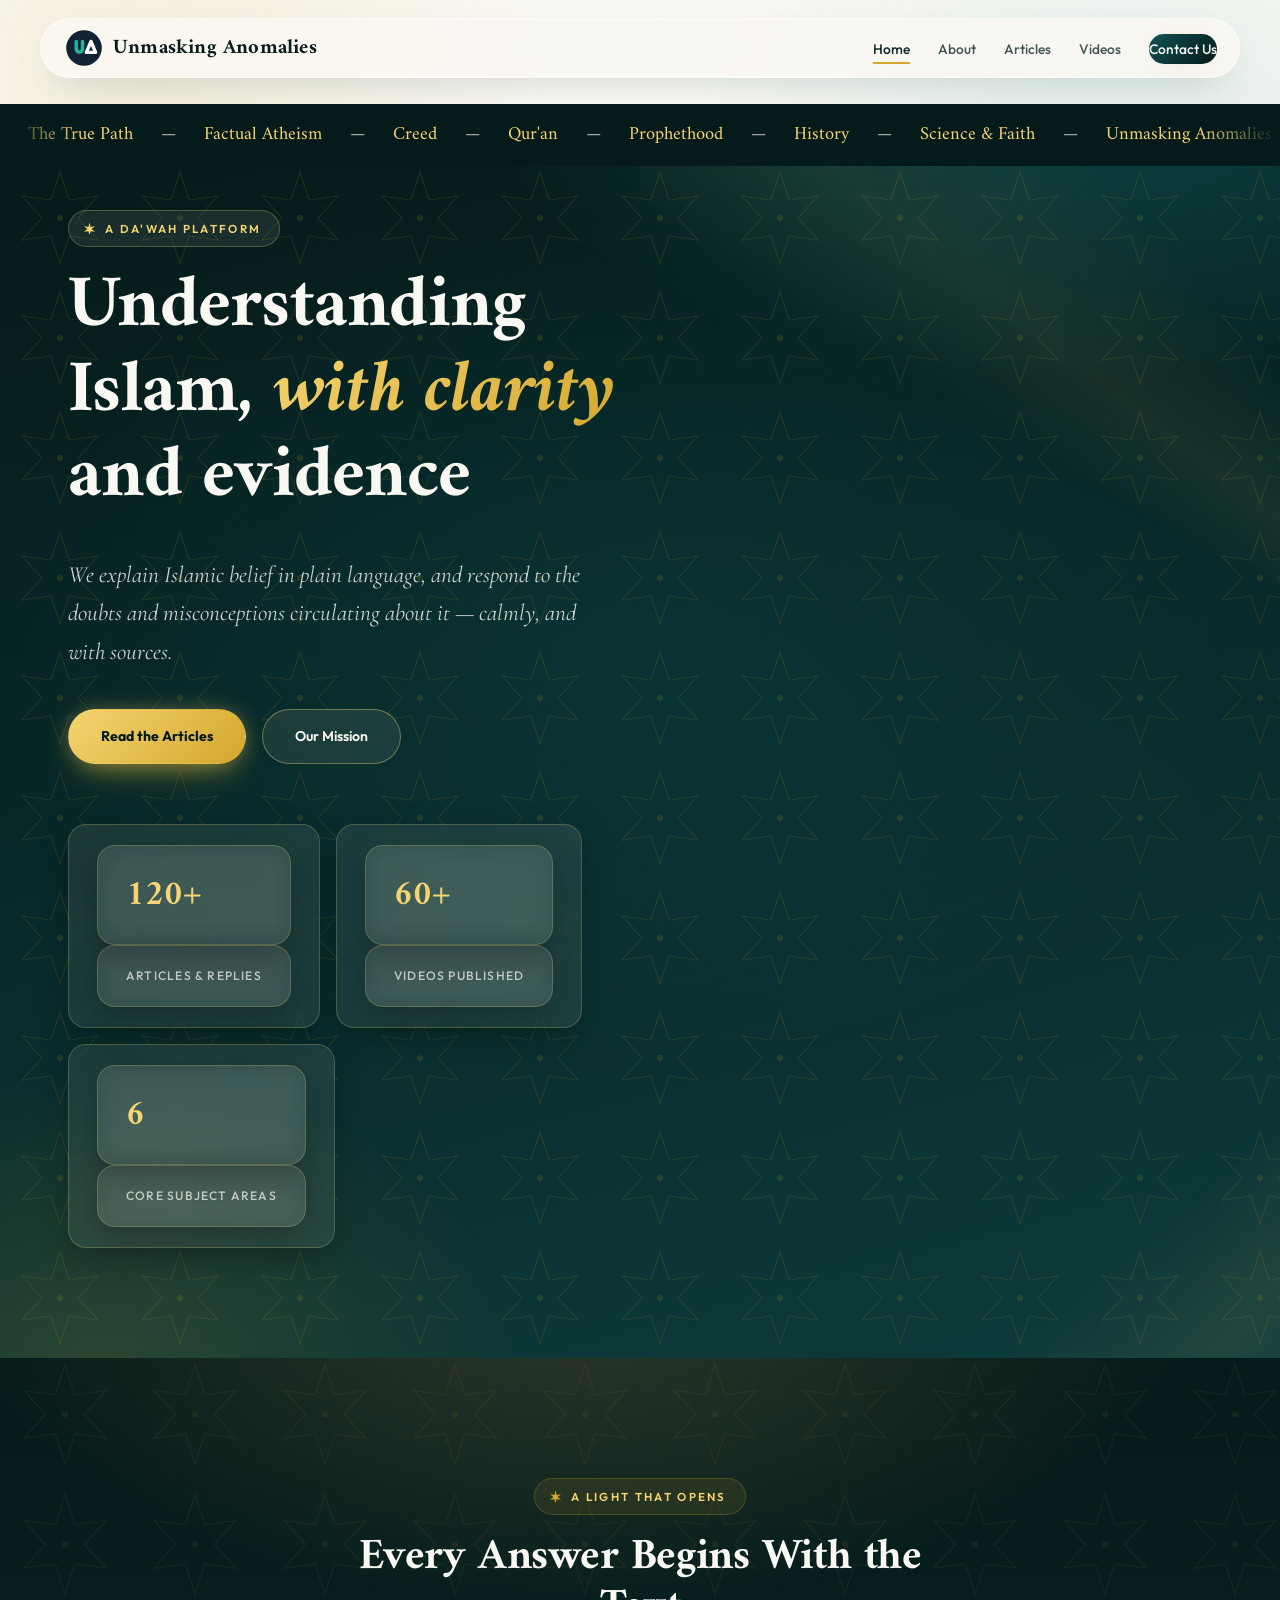
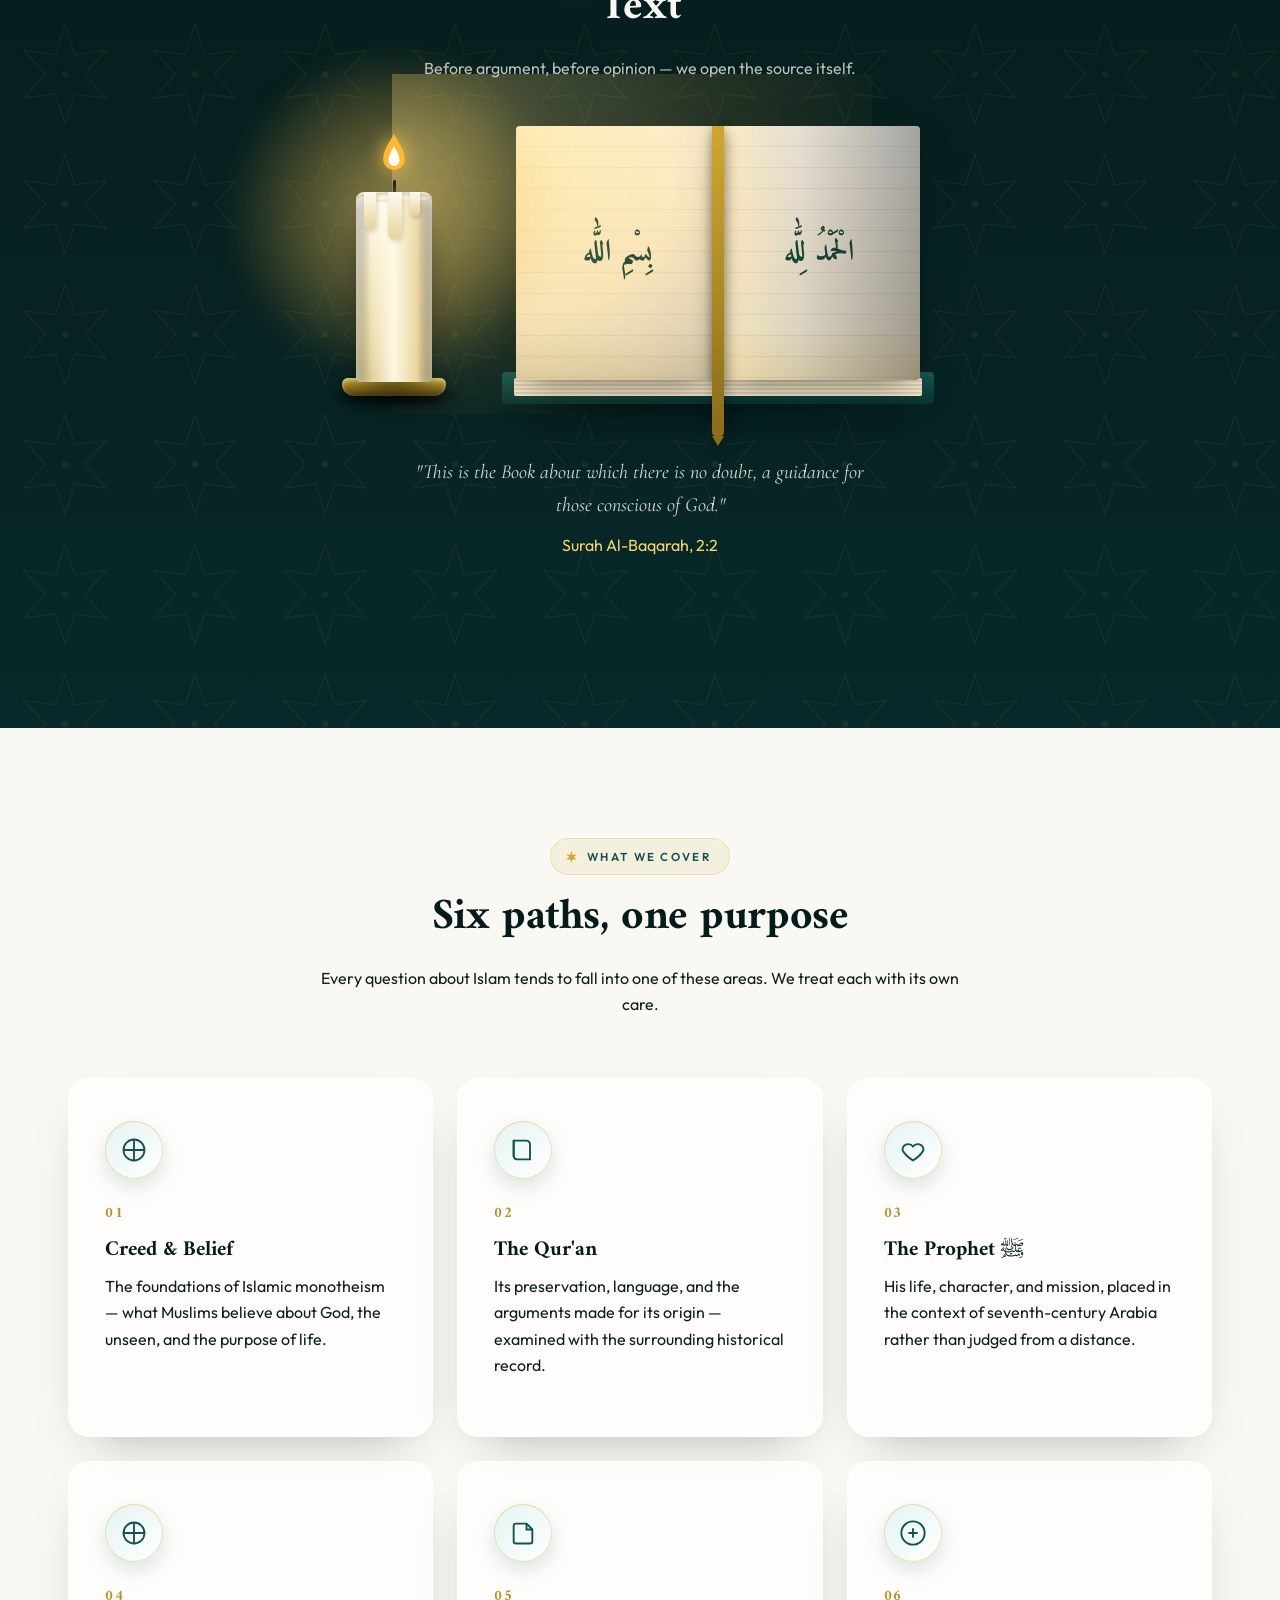
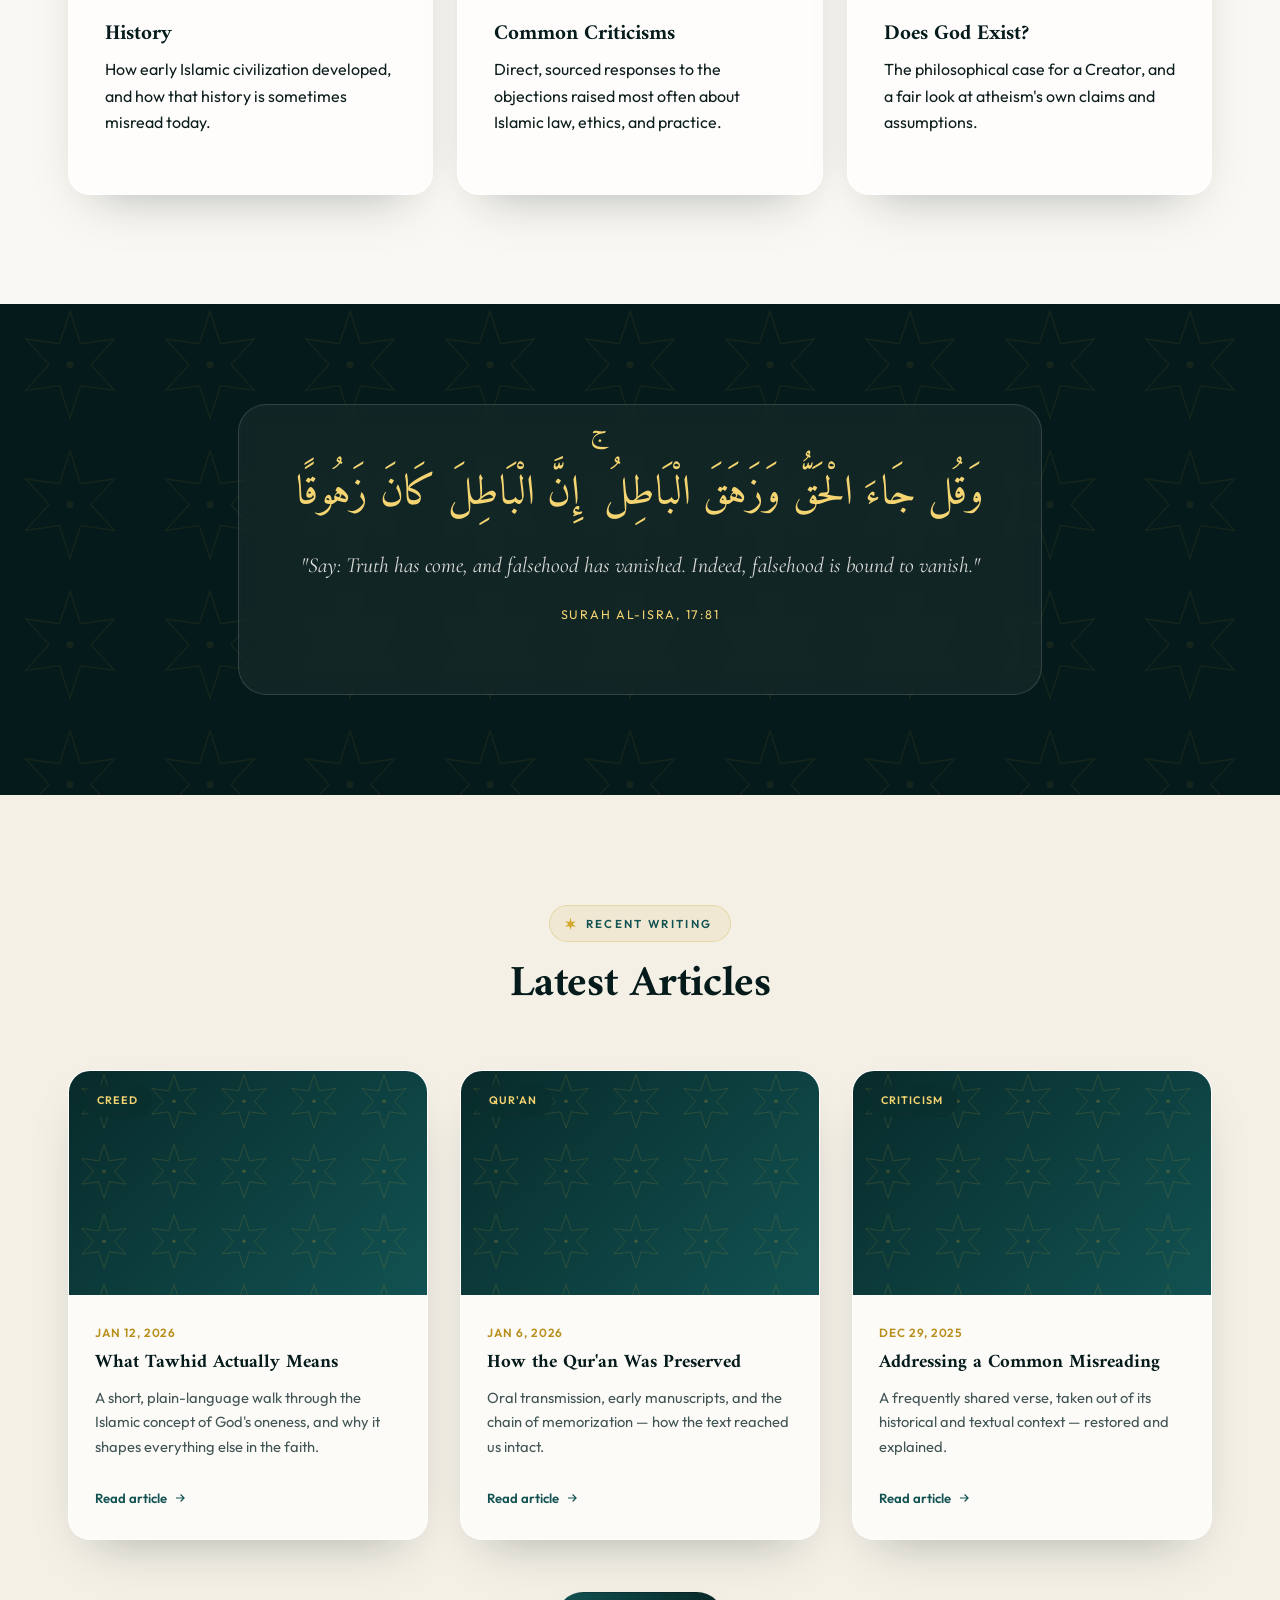
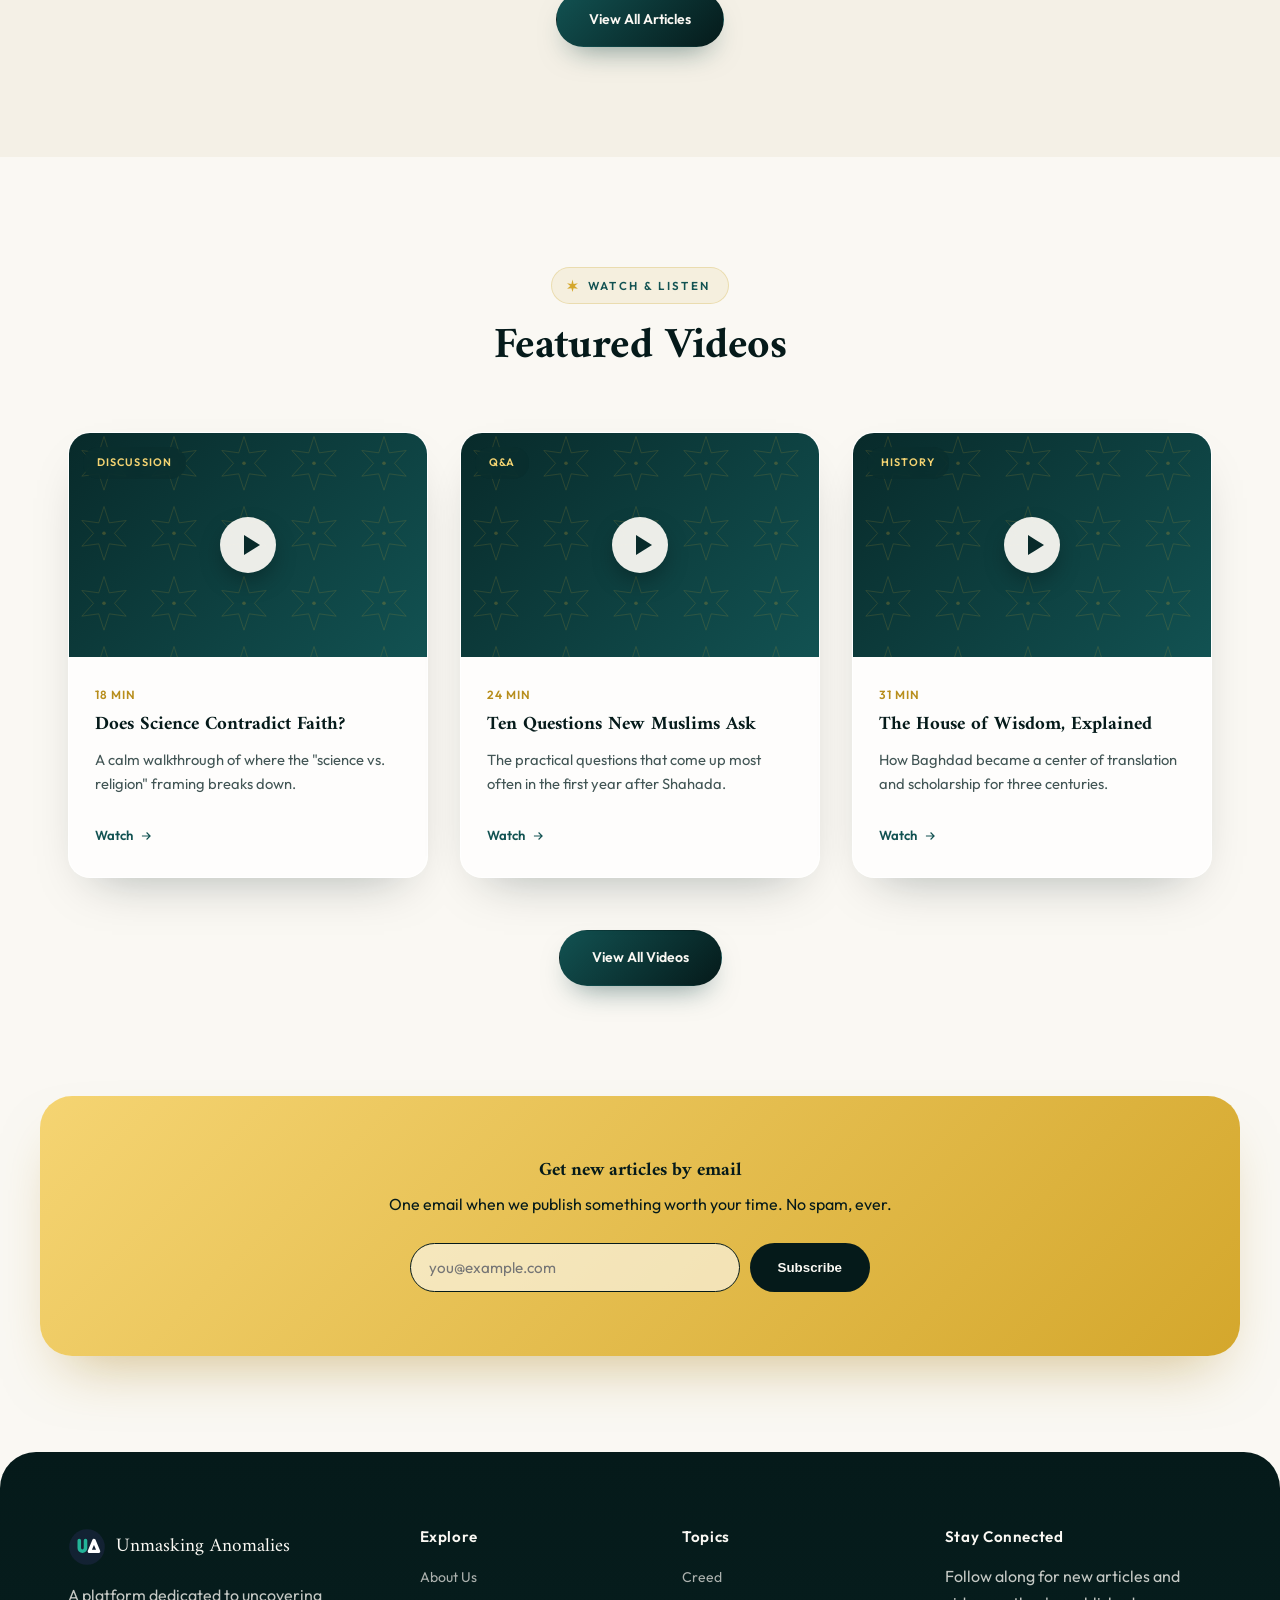
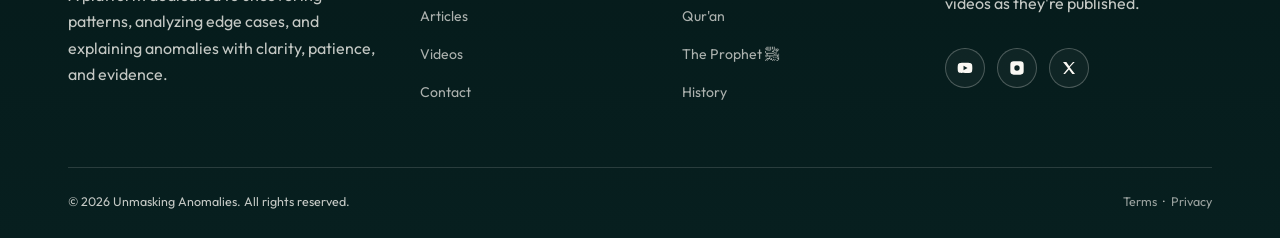
==== index.html @ ce35dddf "Initial commit for Unmasking Anomalies website" ====
<!DOCTYPE html>
<html lang="en">
<head>
<meta charset="UTF-8">
<meta name="viewport" content="width=device-width, initial-scale=1.0">
<title>Unmasking Anomalies — Uncovering Insights & Patterns</title>
<meta name="description" content="Unmasking Anomalies is a platform dedicated to analyzing, uncovering, and explaining anomalies with clarity and evidence.">
<link rel="stylesheet" href="css/styles.css">
</head>
<body>
<div id="scroll-progress"></div>
<canvas id="light-particles" aria-hidden="true"></canvas>

<!-- ================= HEADER ================= -->
<header class="site-header">
  <nav class="nav container">
    <a href="index.html" class="brand">
      <span class="brand-mark">
        <img src="images/logo.svg" alt="Unmasking Anomalies Logo">
      </span>
      <span class="brand-text">
        <span class="en">Unmasking Anomalies</span>
      </span>
    </a>
    <button class="nav-toggle" aria-label="Toggle menu"><span></span><span></span><span></span></button>
    <ul class="nav-links">
      <li><a href="index.html" class="active">Home</a></li>
      <li><a href="about.html">About</a></li>
      <li><a href="articles.html">Articles</a></li>
      <li><a href="videos.html">Videos</a></li>
      <li><a href="contact.html" class="nav-cta">Contact Us</a></li>
    </ul>
  </nav>
</header>

<div class="ticker" aria-hidden="true">
  <div class="ticker-track">
    <span><em>The True Path</em> — <em>Factual Atheism</em> — <em>Creed</em> — <em>Qur'an</em> — <em>Prophethood</em> — <em>History</em> — <em>Science &amp; Faith</em> — <em>Unmasking Anomalies</em></span>
    <span><em>The True Path</em> — <em>Factual Atheism</em> — <em>Creed</em> — <em>Qur'an</em> — <em>Prophethood</em> — <em>History</em> — <em>Science &amp; Faith</em> — <em>Unmasking Anomalies</em></span>
  </div>
</div>

<!-- ================= HERO ================= -->
<section class="hero">
  <div class="light-rays-wrap" data-parallax="0.06"><div class="light-rays"></div></div>
  <div class="hero-pattern"></div>
  <div class="container">
    <div class="hero-inner">
      <span class="eyebrow">
        <svg viewBox="0 0 24 24"><path d="M12 1 L14 9 L22 8 L16 13 L22 18 L14 17 L12 24 L10 17 L2 18 L8 13 L2 8 L10 9 Z"/></svg>
        A Da'wah Platform
      </span>
      <h1>Understanding Islam, <em>with clarity</em> and evidence</h1>
      <p class="lead">We explain Islamic belief in plain language, and respond to the doubts and misconceptions circulating about it — calmly, and with sources.</p>
      <div class="hero-actions">
        <a href="articles.html" class="btn btn-gold">Read the Articles</a>
        <a href="about.html" class="btn btn-outline">Our Mission</a>
      </div>
      <div class="hero-stats">
        <div><div class="num">120+</div><div class="lbl">Articles &amp; Replies</div></div>
        <div><div class="num">60+</div><div class="lbl">Videos Published</div></div>
        <div><div class="num">6</div><div class="lbl">Core Subject Areas</div></div>
      </div>
    </div>
  </div>
</section>

<!-- ================= CANDLE & OPENING QUR'AN ================= -->
<section class="manuscript-section">
  <div class="container">
    <div class="section-head reveal" style="margin-bottom:44px;">
      <span class="eyebrow" style="color:var(--gold-300);"><svg viewBox="0 0 24 24" fill="#e6c869"><path d="M12 1 L14 9 L22 8 L16 13 L22 18 L14 17 L12 24 L10 17 L2 18 L8 13 L2 8 L10 9 Z"/></svg>A Light That Opens</span>
      <h2 style="color:var(--cream);">Every Answer Begins With the Text</h2>
      <p style="color:rgba(250,248,243,.75);">Before argument, before opinion — we open the source itself.</p>
    </div>

    <div class="manuscript-scene reveal">
      <div class="candle" aria-hidden="true">
        <div class="candle-glow"></div>
        <div class="candle-light-beam"></div>
        <svg class="candle-flame" viewBox="0 0 22 40" xmlns="http://www.w3.org/2000/svg">
          <path class="outer" d="M11 0C6 9 2 14 2 21a9 9 0 0018 0c0-7-4-12-9-21z"/>
          <path class="core" d="M11 10c-2.6 5-4.6 8-4.6 12a4.6 4.6 0 009.2 0c0-4-2-7-4.6-12z"/>
        </svg>
        <div class="candle-wick"></div>
        <div class="candle-body">
          <div class="candle-drip d1"></div>
          <div class="candle-drip d2"></div>
          <div class="candle-drip d3"></div>
        </div>
        <div class="candle-base"></div>
        <div class="candle-shadow"></div>
      </div>

      <div class="book-container" aria-hidden="true">
        <div class="candle-cast-shadow"></div>
        <div class="book">
          <div class="book-cover-back"></div>
          <div class="book-pages-stack left-stack"></div>
          <div class="book-pages-stack right-stack"></div>
          <div class="page page-left">
            <div class="page-light-overlay"></div>
            <span class="page-word">بِسْمِ اللَّٰه</span>
          </div>
          <div class="page page-right">
            <div class="page-light-overlay"></div>
            <span class="page-word">الْحَمْدُ لِلَّٰه</span>
          </div>
          <div class="book-spine"></div>
          <div class="bookmark-ribbon"></div>
        </div>
      </div>
    </div>

    <div class="section-head reveal" style="margin-top:8px;">
      <p class="translation" style="font-family:var(--accent-script); font-style:italic; font-size:1.25rem; color:rgba(250,248,243,.85); max-width:52ch; margin:0 auto;">"This is the Book about which there is no doubt, a guidance for those conscious of God."</p>
      <p class="cite" style="color:var(--gold-300); margin-top:10px;">Surah Al-Baqarah, 2:2</p>
    </div>
  </div>
</section>

<!-- ================= PILLARS ================= -->
<section>
  <div class="container">
    <div class="section-head reveal">
      <span class="eyebrow"><svg viewBox="0 0 24 24"><path d="M12 1 L14 9 L22 8 L16 13 L22 18 L14 17 L12 24 L10 17 L2 18 L8 13 L2 8 L10 9 Z"/></svg>What We Cover</span>
      <h2>Six paths, one purpose</h2>
      <p>Every question about Islam tends to fall into one of these areas. We treat each with its own care.</p>
    </div>
    <div class="pillars reveal">
      <div class="pillar">
        <div class="pillar-icon"><svg viewBox="0 0 24 24"><circle cx="12" cy="12" r="9"/><path d="M12 3v18M3 12h18"/></svg></div>
        <div class="num">01</div>
        <h3>Creed &amp; Belief</h3>
        <p>The foundations of Islamic monotheism — what Muslims believe about God, the unseen, and the purpose of life.</p>
      </div>
      <div class="pillar">
        <div class="pillar-icon"><svg viewBox="0 0 24 24"><path d="M4 4h11a3 3 0 013 3v13H7a3 3 0 01-3-3z"/><path d="M4 4v13a3 3 0 003 3"/></svg></div>
        <div class="num">02</div>
        <h3>The Qur'an</h3>
        <p>Its preservation, language, and the arguments made for its origin — examined with the surrounding historical record.</p>
      </div>
      <div class="pillar">
        <div class="pillar-icon"><svg viewBox="0 0 24 24"><path d="M12 21s-7-4.5-9-9a5 5 0 019-3 5 5 0 019 3c-2 4.5-9 9-9 9z"/></svg></div>
        <div class="num">03</div>
        <h3>The Prophet ﷺ</h3>
        <p>His life, character, and mission, placed in the context of seventh-century Arabia rather than judged from a distance.</p>
      </div>
      <div class="pillar">
        <div class="pillar-icon"><svg viewBox="0 0 24 24"><path d="M3 12h18M12 3v18"/><circle cx="12" cy="12" r="9"/></svg></div>
        <div class="num">04</div>
        <h3>History</h3>
        <p>How early Islamic civilization developed, and how that history is sometimes misread today.</p>
      </div>
      <div class="pillar">
        <div class="pillar-icon"><svg viewBox="0 0 24 24"><path d="M4 19V6a2 2 0 012-2h9l5 5v10a2 2 0 01-2 2H6a2 2 0 01-2-2z"/><path d="M15 4v5h5"/></svg></div>
        <div class="num">05</div>
        <h3>Common Criticisms</h3>
        <p>Direct, sourced responses to the objections raised most often about Islamic law, ethics, and practice.</p>
      </div>
      <div class="pillar">
        <div class="pillar-icon"><svg viewBox="0 0 24 24"><path d="M12 2a10 10 0 100 20 10 10 0 000-20z"/><path d="M8 12h8M12 8v8"/></svg></div>
        <div class="num">06</div>
        <h3>Does God Exist?</h3>
        <p>The philosophical case for a Creator, and a fair look at atheism's own claims and assumptions.</p>
      </div>
    </div>
  </div>
</section>

<!-- ================= VERSE ================= -->
<section class="verse">
  <div class="container reveal">
   <div class="panel-glass">
    <p class="arabic">وَقُل جَاءَ الْحَقُّ وَزَهَقَ الْبَاطِلُ ۚ إِنَّ الْبَاطِلَ كَانَ زَهُوقًا</p>
    <p class="translation">"Say: Truth has come, and falsehood has vanished. Indeed, falsehood is bound to vanish."</p>
    <p class="cite">Surah Al-Isra, 17:81</p>
   </div>
  </div>
</section>

<!-- ================= FEATURED ARTICLES ================= -->
<section class="bg-cream2">
  <div class="container">
    <div class="section-head reveal">
      <span class="eyebrow"><svg viewBox="0 0 24 24"><path d="M12 1 L14 9 L22 8 L16 13 L22 18 L14 17 L12 24 L10 17 L2 18 L8 13 L2 8 L10 9 Z"/></svg>Recent Writing</span>
      <h2>Latest Articles</h2>
    </div>
    <div class="card-grid reveal">
      <article class="card">
        <div class="card-media"><div class="pattern"></div><span class="tag">Creed</span></div>
        <div class="card-body">
          <span class="card-meta">Jan 12, 2026</span>
          <h3>What Tawhid Actually Means</h3>
          <p>A short, plain-language walk through the Islamic concept of God's oneness, and why it shapes everything else in the faith.</p>
          <a href="articles.html" class="card-link">Read article <svg viewBox="0 0 24 24" stroke="currentColor" stroke-width="2" fill="none"><path d="M5 12h14M13 6l6 6-6 6"/></svg></a>
        </div>
      </article>
      <article class="card">
        <div class="card-media"><div class="pattern"></div><span class="tag">Qur'an</span></div>
        <div class="card-body">
          <span class="card-meta">Jan 6, 2026</span>
          <h3>How the Qur'an Was Preserved</h3>
          <p>Oral transmission, early manuscripts, and the chain of memorization — how the text reached us intact.</p>
          <a href="articles.html" class="card-link">Read article <svg viewBox="0 0 24 24" stroke="currentColor" stroke-width="2" fill="none"><path d="M5 12h14M13 6l6 6-6 6"/></svg></a>
        </div>
      </article>
      <article class="card">
        <div class="card-media"><div class="pattern"></div><span class="tag">Criticism</span></div>
        <div class="card-body">
          <span class="card-meta">Dec 29, 2025</span>
          <h3>Addressing a Common Misreading</h3>
          <p>A frequently shared verse, taken out of its historical and textual context — restored and explained.</p>
          <a href="articles.html" class="card-link">Read article <svg viewBox="0 0 24 24" stroke="currentColor" stroke-width="2" fill="none"><path d="M5 12h14M13 6l6 6-6 6"/></svg></a>
        </div>
      </article>
    </div>
    <div class="section-foot"><a href="articles.html" class="btn btn-dark">View All Articles</a></div>
  </div>
</section>

<!-- ================= VIDEOS PREVIEW ================= -->
<section>
  <div class="container">
    <div class="section-head reveal">
      <span class="eyebrow"><svg viewBox="0 0 24 24"><path d="M12 1 L14 9 L22 8 L16 13 L22 18 L14 17 L12 24 L10 17 L2 18 L8 13 L2 8 L10 9 Z"/></svg>Watch &amp; Listen</span>
      <h2>Featured Videos</h2>
    </div>
    <div class="card-grid reveal">
      <article class="card">
        <div class="card-media video"><div class="pattern"></div><span class="tag">Discussion</span></div>
        <div class="card-body">
          <span class="card-meta">18 min</span>
          <h3>Does Science Contradict Faith?</h3>
          <p>A calm walkthrough of where the "science vs. religion" framing breaks down.</p>
          <a href="videos.html" class="card-link">Watch <svg viewBox="0 0 24 24" stroke="currentColor" stroke-width="2" fill="none"><path d="M5 12h14M13 6l6 6-6 6"/></svg></a>
        </div>
      </article>
      <article class="card">
        <div class="card-media video"><div class="pattern"></div><span class="tag">Q&amp;A</span></div>
        <div class="card-body">
          <span class="card-meta">24 min</span>
          <h3>Ten Questions New Muslims Ask</h3>
          <p>The practical questions that come up most often in the first year after Shahada.</p>
          <a href="videos.html" class="card-link">Watch <svg viewBox="0 0 24 24" stroke="currentColor" stroke-width="2" fill="none"><path d="M5 12h14M13 6l6 6-6 6"/></svg></a>
        </div>
      </article>
      <article class="card">
        <div class="card-media video"><div class="pattern"></div><span class="tag">History</span></div>
        <div class="card-body">
          <span class="card-meta">31 min</span>
          <h3>The House of Wisdom, Explained</h3>
          <p>How Baghdad became a center of translation and scholarship for three centuries.</p>
          <a href="videos.html" class="card-link">Watch <svg viewBox="0 0 24 24" stroke="currentColor" stroke-width="2" fill="none"><path d="M5 12h14M13 6l6 6-6 6"/></svg></a>
        </div>
      </article>
    </div>
    <div class="section-foot"><a href="videos.html" class="btn btn-dark">View All Videos</a></div>
  </div>
</section>

<!-- ================= NEWSLETTER ================= -->
<section class="newsletter">
  <div class="container reveal">
    <h3>Get new articles by email</h3>
    <p>One email when we publish something worth your time. No spam, ever.</p>
    <form class="newsletter-form" data-demo-form>
      <input type="email" placeholder="you@example.com" required aria-label="Email address">
      <button type="submit">Subscribe</button>
    </form>
  </div>
</section>

<!-- ================= FOOTER ================= -->
<footer>
  <div class="container">
    <div class="footer-grid">
      <div>
        <div class="footer-brand">
          <span class="brand-mark"><img src="images/logo.svg" alt="Unmasking Anomalies Logo"></span>
          <span class="en">Unmasking Anomalies</span>
        </div>
        <p>A platform dedicated to uncovering patterns, analyzing edge cases, and explaining anomalies with clarity, patience, and evidence.</p>
      </div>
      <div>
        <h4>Explore</h4>
        <ul>
          <li><a href="about.html">About Us</a></li>
          <li><a href="articles.html">Articles</a></li>
          <li><a href="videos.html">Videos</a></li>
          <li><a href="contact.html">Contact</a></li>
        </ul>
      </div>
      <div>
        <h4>Topics</h4>
        <ul>
          <li><a href="articles.html">Creed</a></li>
          <li><a href="articles.html">Qur'an</a></li>
          <li><a href="articles.html">The Prophet ﷺ</a></li>
          <li><a href="articles.html">History</a></li>
        </ul>
      </div>
      <div>
        <h4>Stay Connected</h4>
        <p>Follow along for new articles and videos as they're published.</p>
        <div class="social-row">
          <a href="#" aria-label="YouTube"><svg viewBox="0 0 24 24"><path d="M23 12s0-3.6-.5-5.3c-.3-1-1-1.7-2-2C18.7 4.2 12 4.2 12 4.2s-6.7 0-8.5.5c-1 .3-1.7 1-2 2C1 8.4 1 12 1 12s0 3.6.5 5.3c.3 1 1 1.7 2 2 1.8.5 8.5.5 8.5.5s6.7 0 8.5-.5c1-.3 1.7-1 2-2 .5-1.7.5-5.3.5-5.3zM9.8 15.3V8.7l6 3.3z"/></svg></a>
          <a href="#" aria-label="Instagram"><svg viewBox="0 0 24 24"><path d="M7 2h10a5 5 0 015 5v10a5 5 0 01-5 5H7a5 5 0 01-5-5V7a5 5 0 015-5zm5 6a4 4 0 100 8 4 4 0 000-8zm5.2-.9a1 1 0 110 2 1 1 0 010-2z"/></svg></a>
          <a href="#" aria-label="X"><svg viewBox="0 0 24 24"><path d="M3 3l7.5 9.5L3.4 21H6l6-6.8L17 21h4l-7.9-10L20.6 3H18l-5.6 6.4L8 3z"/></svg></a>
        </div>
      </div>
    </div>
    <div class="footer-bottom">
      <span>© 2026 Unmasking Anomalies. All rights reserved.</span>
      <span><a href="#">Terms</a> &nbsp;·&nbsp; <a href="#">Privacy</a></span>
    </div>
  </div>
</footer>

<script src="js/main.js"></script>
</body>
</html>
---- css/styles.css ----
/* ===========================================================
   UNMASKING ANOMALIES — Web Application
   Design tokens
   =========================================================== */
@import url('https://fonts.googleapis.com/css2?family=Amiri:ital,wght@0,400;0,700;1,400&family=Outfit:wght@300;400;500;600;700&family=Plus+Jakarta+Sans:wght@400;500;600;700&family=Cormorant+Garamond:ital,wght@1,500;1,600&display=swap');

:root{
  --teal-950:#051a1a;
  --teal-900:#082a2a;
  --teal-800:#0d3b3b;
  --teal-700:#125252;
  --teal-500:#1f9e9e;
  --teal-300:#66d1c9;
  --teal-100:#e4f4f2;
  --gold-600:#b88e1d;
  --gold-500:#d4a72c;
  --gold-300:#f5d472;
  --gold-100:#fdf6df;
  --cream:#faf8f3;
  --cream-2:#f4f0e6;
  --ink:#0e1e1e;
  --ink-soft:#425555;
  --line: rgba(11,61,61,0.12);

  --display: 'Amiri', serif;
  --accent-script: 'Cormorant Garamond', serif;
  --body: 'Outfit', 'Plus Jakarta Sans', sans-serif;

  --container: 1200px;
  --radius: 22px;
  --radius-sm: 14px;
  --radius-full: 999px;
  --glass-bg: rgba(255,255,255,.72);
  --glass-border: rgba(255,255,255,.8);
  --glass-dark-bg: rgba(10,38,38,.65);
  --glass-dark-border: rgba(245,212,114,.24);
  --shadow-soft: 0 22px 50px -26px rgba(5,26,26,.35);
  --shadow-lift: 0 28px 65px -20px rgba(5,26,26,.45);

  --star-tile: url("data:image/svg+xml,%3Csvg xmlns='http://www.w3.org/2000/svg' width='120' height='120' viewBox='0 0 120 120'%3E%3Cg fill='none' stroke='%23d4a72c' stroke-width='1.1'%3E%3Cpath d='M60 6 L69 34 L98 30 L78 52 L98 74 L69 70 L60 98 L51 70 L22 74 L42 52 L22 30 L51 34 Z'/%3E%3Ccircle cx='60' cy='52' r='3' fill='%23d4a72c' stroke='none'/%3E%3C/g%3E%3C/svg%3E");
}

*,*::before,*::after{ box-sizing:border-box; }
html{ scroll-behavior:smooth; }
body{
  margin:0;
  font-family:var(--body);
  color:var(--ink);
  background:var(--cream);
  line-height:1.65;
  -webkit-font-smoothing:antialiased;
  position:relative;
}
img{ max-width:100%; display:block; }
a{ color:inherit; text-decoration:none; }
h1,h2,h3,h4{ font-family:var(--display); font-weight:700; margin:0 0 .5em; line-height:1.15; color:var(--teal-950); }
p{ margin:0 0 1em; }
ul{ margin:0; padding:0; list-style:none; }
.container{ max-width:var(--container); margin:0 auto; padding:0 28px; }

::selection{ background:var(--gold-300); color:var(--teal-950); }

/* ===========================================================
   AMBIENT HOLY LIGHT — whole-page atmosphere
   =========================================================== */
body::before{
  content:"";
  position:fixed; inset:0; z-index:0; pointer-events:none;
  background:
    radial-gradient(640px 640px at 12% 8%, rgba(201,162,39,.11), transparent 62%),
    radial-gradient(760px 760px at 88% 28%, rgba(31,158,158,.13), transparent 60%),
    radial-gradient(560px 560px at 30% 92%, rgba(201,162,39,.09), transparent 60%),
    radial-gradient(600px 600px at 78% 96%, rgba(31,158,158,.10), transparent 60%);
  animation:ambient-drift 26s ease-in-out infinite alternate;
}
@keyframes ambient-drift{
  0%{ transform:translate3d(0,0,0) scale(1); }
  100%{ transform:translate3d(-2.5%,2%,0) scale(1.04); }
}
#light-particles{
  position:fixed; inset:0; z-index:1; pointer-events:none;
  mix-blend-mode:screen; opacity:.85;
}
.site-header, main, section, footer{ position:relative; z-index:2; }

/* ===========================================================
   SCROLL REVEAL — 3D tilt-into-light
   =========================================================== */
@media (prefers-reduced-motion: no-preference){
  .reveal{
    opacity:0;
    transform:perspective(1100px) rotateX(-9deg) translateY(34px) scale(.965);
    transform-origin:50% 100%;
    transition:opacity .9s cubic-bezier(.22,.68,.15,1), transform .9s cubic-bezier(.22,.68,.15,1);
  }
  .reveal.in{ opacity:1; transform:perspective(1100px) rotateX(0deg) translateY(0) scale(1); }
}
@media (prefers-reduced-motion: reduce){
  html{ scroll-behavior:auto; }
}

/* Staggered children within a revealed group */
.reveal.stagger > *{ transition-delay:calc(var(--i, 0) * 90ms); }

/* ===========================================================
   INTERACTIVE 3D TILT + LIGHT GLINT — cards & pillars
   =========================================================== */
.card, .pillar{
  --glow-x:50%; --glow-y:50%;
  transition:transform .15s ease-out, box-shadow .35s ease;
}
.card{ position:relative; }
.pillar{ position:relative; }
.card::after, .pillar::after{
  content:""; position:absolute; inset:0; z-index:2; pointer-events:none;
  background:radial-gradient(240px circle at var(--glow-x) var(--glow-y), rgba(230,200,105,.32), transparent 65%);
  opacity:0; transition:opacity .35s ease;
}
.card:hover::after, .pillar:hover::after{ opacity:1; }
.card:hover, .pillar:hover{ box-shadow:0 26px 50px -22px rgba(11,61,61,.4), 0 0 0 1px rgba(201,162,39,.22); }

/* ===========================================================
   SIGNATURE MOTIF — 8-point khatam star rule
   =========================================================== */
.star-rule{
  display:flex;
  align-items:center;
  justify-content:center;
  gap:14px;
  margin:0 auto;
  width:100%;
  max-width:420px;
}
.star-rule::before,
.star-rule::after{
  content:"";
  flex:1;
  height:1px;
  background:linear-gradient(90deg, transparent, var(--gold-500));
}
.star-rule::after{ background:linear-gradient(90deg, var(--gold-500), transparent); }
.star-rule svg{ width:22px; height:22px; flex:none; fill:var(--gold-500); }

.eyebrow{
  display:inline-flex;
  align-items:center;
  gap:9px;
  font-family:var(--body);
  font-size:.72rem;
  letter-spacing:.2em;
  text-transform:uppercase;
  color:var(--teal-700);
  font-weight:600;
  margin-bottom:18px;
  padding:8px 18px 8px 14px;
  background:rgba(201,162,39,.10);
  border:1px solid rgba(201,162,39,.25);
  border-radius:var(--radius-full);
}
.eyebrow svg{ width:13px; height:13px; fill:var(--gold-500); }

/* ===========================================================
   SIGNATURE MOTIF 2 — Enhanced Candle & Manuscript (Directional Shadow & Lighting)
   =========================================================== */
.manuscript-section{
  background:
    radial-gradient(900px 500px at 45% -10%, rgba(255,215,110,.18), transparent 70%),
    linear-gradient(180deg, var(--teal-950), #082929);
  color:var(--cream);
  padding:120px 0 110px;
  position:relative;
  overflow:hidden;
}
.manuscript-section::before{
  content:""; position:absolute; inset:0; opacity:.08; pointer-events:none;
  background-image:var(--star-tile); background-size:130px 130px;
}
.manuscript-section .container{ position:relative; z-index:2; }

.manuscript-scene{
  display:flex; align-items:flex-end; justify-content:center;
  gap:72px; margin:20px auto 60px; flex-wrap:wrap;
  perspective:1400px;
  position:relative;
}

/* --- Candle --- */
.candle{
  position:relative; width:84px; flex:none;
  display:flex; flex-direction:column; align-items:center;
  z-index:5; padding-bottom:0;
}
.candle-glow{
  position:absolute; left:50%; top:-90px; width:340px; height:340px;
  transform:translateX(-50%);
  background:radial-gradient(circle, rgba(255,215,110,.65) 0%, rgba(245,185,70,.28) 45%, rgba(230,160,40,0) 70%);
  filter:blur(14px);
  opacity:.85;
  animation:glow-pulse 2.8s ease-in-out infinite alternate;
  pointer-events:none; z-index:1;
}
.candle-light-beam{
  position:absolute; left:40px; top:-60px; width:480px; height:340px;
  background:radial-gradient(ellipse at 0% 20%, rgba(255,225,130,.35) 0%, rgba(255,190,80,.12) 50%, transparent 80%);
  pointer-events:none; z-index:2;
  animation:light-beam-flicker 2.8s ease-in-out infinite alternate;
}
.candle-flame{
  position:relative; width:28px; height:48px;
  transform-origin:50% 100%;
  animation:flame-flicker 2.2s ease-in-out infinite alternate;
  z-index:10;
  filter:drop-shadow(0 0 10px rgba(255,200,80,.9));
}
.candle-flame .outer{ fill:#ffb830; }
.candle-flame .core{ fill:#ffffff; }

.candle-wick{
  width:3px; height:12px;
  background:linear-gradient(180deg, #111, #443);
  margin-top:-2px; border-radius:2px 2px 0 0; z-index:8;
}
.candle-body{
  width:76px; height:190px; border-radius:8px 8px 4px 4px;
  background:
    linear-gradient(90deg, rgba(0,0,0,.3) 0%, rgba(255,255,255,.2) 20%, rgba(255,250,230,.95) 50%, rgba(235,215,160,.9) 80%, rgba(0,0,0,.4) 100%),
    linear-gradient(180deg, #fffaf0, #f3e6bd 40%, #e6d398 80%, #d4bf7d);
  position:relative;
  box-shadow:inset 0 6px 12px rgba(255,255,255,.8), 0 20px 35px -10px rgba(0,0,0,.6);
  z-index:6;
}
.candle-body::before{
  content:""; position:absolute; left:0; right:0; top:0; height:10px;
  background:radial-gradient(ellipse at center, #ffffff, #f3e6bd 75%);
  border-radius:50%; box-shadow:inset 0 2px 4px rgba(0,0,0,.15);
}
.candle-drip{
  position:absolute; background:linear-gradient(180deg, #fffaf0, #e6d398);
  border-radius:0 0 10px 10px; box-shadow:1px 2px 4px rgba(0,0,0,.15);
}
.candle-drip.d1{ left:8px; top:0; width:12px; height:38px; }
.candle-drip.d2{ right:12px; top:0; width:10px; height:24px; }
.candle-drip.d3{ left:32px; top:0; width:14px; height:48px; }

.candle-base{
  width:104px; height:18px;
  background:linear-gradient(180deg, #d4af37, #8a6d1b 60%, #4a3a0e);
  border-radius:6px 6px 12px 12px;
  box-shadow:0 8px 20px rgba(0,0,0,.6), inset 0 2px 4px rgba(255,255,255,.5);
  margin-top:-4px; z-index:5;
}
.candle-shadow{
  position:absolute; bottom:-12px; width:140px; height:24px;
  background:radial-gradient(ellipse at center, rgba(0,0,0,.7) 0%, transparent 70%);
  z-index:2;
}

/* --- Manuscript Book & Candle Light Shadow --- */
.book-container{ position:relative; z-index:4; }

.candle-cast-shadow{
  position:absolute; left:20px; bottom:-18px; width:440px; height:48px;
  background:linear-gradient(105deg, rgba(0,0,0,.65) 0%, rgba(0,0,0,.3) 40%, transparent 85%);
  filter:blur(8px); border-radius:50%; pointer-events:none;
  transform:skewX(-20deg); z-index:1;
}

.book{
  position:relative; width:420px; height:270px; flex:none;
  transform-style:preserve-3d; z-index:3;
}
.book-cover-back{
  position:absolute; left:50%; bottom:-8px; transform:translateX(-50%);
  width:432px; height:32px; border-radius:4px;
  background:linear-gradient(180deg, #145956, #093332);
  box-shadow:0 24px 45px -12px rgba(0,0,0,.75);
}
.book-pages-stack{
  position:absolute; bottom:0; height:18px; width:202px;
  background:repeating-linear-gradient(180deg, #f5ecd7 0 2px, #e3d3b0 2px 4px);
  border-radius:2px;
}
.book-pages-stack.left-stack{ left:6px; }
.book-pages-stack.right-stack{ right:6px; }

.book-spine{
  position:absolute; left:50%; top:0; bottom:12px; width:10px;
  transform:translateX(-50%);
  background:linear-gradient(180deg, #d4af37, #997a15);
  z-index:10; border-radius:3px;
  box-shadow:inset 0 0 6px rgba(0,0,0,.4), 0 0 10px rgba(0,0,0,.3);
}
.bookmark-ribbon{
  position:absolute; left:50%; top:0; width:12px; height:310px;
  transform:translateX(-50%);
  background:linear-gradient(180deg, #c9a227, #8a6d1a);
  z-index:11; border-radius:0 0 4px 4px;
  box-shadow:2px 8px 15px rgba(0,0,0,.4);
}
.bookmark-ribbon::after{
  content:""; position:absolute; bottom:-10px; left:0;
  border-left:6px solid transparent; border-right:6px solid transparent;
  border-top:10px solid #8a6d1a;
}

.page{
  position:absolute; top:0; bottom:16px; width:202px;
  background:
    repeating-linear-gradient(180deg, transparent 0 20px, rgba(20,80,80,.08) 20px 21px),
    linear-gradient(180deg, #fdfbf7, #f4ecd8 80%, #ebdcb8);
  box-shadow:0 16px 36px -12px rgba(0,0,0,.5);
  border-radius:3px;
  transition:transform 1.2s cubic-bezier(0.16,1,0.3,1);
  will-change:transform; overflow:hidden;
}
.page-left{
  left:50%; transform-origin:100% 50%;
  transform:translateX(-100%) rotateY(-92deg);
  border-radius:4px 0 0 4px;
}
.page-right{
  left:50%; transform-origin:0% 50%;
  transform:translateX(0) rotateY(92deg);
  border-radius:0 4px 4px 0;
}

.page-left .page-light-overlay{
  position:absolute; inset:0;
  background:radial-gradient(circle at 10% 20%, rgba(255,230,150,.45) 0%, rgba(255,210,100,.2) 50%, rgba(0,0,0,.15) 100%);
  pointer-events:none;
  animation:page-light-flicker 2.5s ease-in-out infinite alternate;
}
.page-right .page-light-overlay{
  position:absolute; inset:0;
  background:linear-gradient(90deg, rgba(255,220,120,.25) 0%, rgba(0,0,0,.1) 40%, rgba(0,0,0,.35) 100%);
  pointer-events:none;
  animation:page-light-flicker 2.5s ease-in-out infinite alternate;
}

.page-word{
  position:absolute; inset:0; display:flex; align-items:center; justify-content:center;
  font-family:var(--display); color:#0b3d3d; text-shadow:0 1px 2px rgba(255,230,150,.5);
  opacity:0; font-size:1.85rem; font-weight:700;
  transition:opacity 0.9s ease 0.8s;
  text-align:center; padding:0 20px; z-index:5;
}
.reveal.in .page-left{ transform:translateX(-100%) rotateY(0deg); }
.reveal.in .page-right{ transform:translateX(0) rotateY(0deg); }
.reveal.in .page-word{ opacity:1; }

@keyframes flame-flicker{
  0%,100%{ transform:scale(1,1) rotate(0deg); }
  25%{ transform:scale(0.95,1.05) rotate(-2.5deg); }
  50%{ transform:scale(1.06,0.94) rotate(2deg); }
  75%{ transform:scale(0.97,1.03) rotate(-1.5deg); }
}
@keyframes glow-pulse{
  0%,100%{ opacity:0.75; transform:translateX(-50%) scale(1); }
  50%{ opacity:0.95; transform:translateX(-50%) scale(1.15); }
}
@keyframes light-beam-flicker{
  0%,100%{ opacity:0.7; transform:scale(1); }
  50%{ opacity:0.9; transform:scale(1.04); }
}
@keyframes page-light-flicker{
  0%,100%{ opacity:0.85; }
  50%{ opacity:1; }
}

@media (prefers-reduced-motion: reduce){
  .candle-flame, .candle-glow, .candle-light-beam, .page-light-overlay{ animation:none; }
  .page{ transition:none; }
}

@media (max-width:768px){
  .manuscript-scene{
    flex-direction:column; align-items:center; justify-content:center;
    gap:36px; width:100%; max-width:100%; margin:0 auto 40px;
    padding:0 10px; box-sizing:border-box; transform:none !important;
  }
  .candle{ margin:0 auto; flex:none; transform:scale(0.9); }
  .candle-glow{ width:260px; height:260px; }
  .candle-light-beam{ display:none; }
  .book-container{
    width:100%; max-width:340px; display:flex; justify-content:center;
    margin:0 auto; position:relative;
  }
  .candle-cast-shadow{ width:100%; left:0; }
  .book{ width:320px; height:210px; margin:0 auto; }
  .book-cover-back{ width:330px; height:26px; }
  .book-pages-stack{ width:154px; height:14px; }
  .page{ width:154px; bottom:12px; }
  .page-word{ font-size:1.35rem; padding:0 10px; }
  .bookmark-ribbon{ height:240px; }
}

.site-header{
  position:sticky; top:0; z-index:100;
  background:transparent;
  border:0;
  padding:18px 20px 26px;
}
.nav{
  display:flex; align-items:center; justify-content:space-between;
  max-width:var(--container); margin:0 auto;
  padding:10px 22px 10px 24px; gap:20px;
  background:rgba(250,248,243,.88);
  backdrop-filter:blur(18px) saturate(160%);
  -webkit-backdrop-filter:blur(18px) saturate(160%);
  border:1px solid rgba(255,255,255,.6);
  border-radius:var(--radius-full);
  box-shadow:0 14px 40px -18px rgba(11,61,61,.28);
  transition:box-shadow .3s ease;
}
.nav:hover{ box-shadow:0 18px 46px -16px rgba(11,61,61,.34); }
.brand{ display:flex; align-items:center; gap:10px; flex-shrink:0; }
.brand-mark{ width:38px; height:38px; flex:none; }
.brand-mark svg, .brand-mark img{ width:100%; height:100%; object-fit:contain; }
.brand-text{ display:flex; flex-direction:column; line-height:1.1; }
.brand-text .en{ font-family:var(--display); font-size:1.28rem; color:var(--teal-950); font-weight:700; letter-spacing:.01em; }
.brand-text .ar{ font-size:.72rem; letter-spacing:.14em; color:var(--gold-600); text-transform:uppercase; }

.nav-links{ display:flex; gap:28px; align-items:center; }
.nav-links a{
  font-size:.86rem; font-weight:500; color:var(--ink-soft);
  position:relative; padding:6px 0;
  transition:color .2s ease;
}
.nav-links a:hover, .nav-links a.active{ color:var(--teal-900); }
.nav-links a.active::after{
  content:""; position:absolute; left:0; right:0; bottom:0; height:2px;
  background:var(--gold-500);
}
.nav-cta{
  background:linear-gradient(135deg, var(--teal-700), var(--teal-950)); color:var(--cream) !important;
  padding:10px 22px; border-radius:var(--radius-full);
  font-weight:600; font-size:.84rem; white-space:nowrap; flex-shrink:0;
  box-shadow:0 10px 24px -10px rgba(11,61,61,.5);
  transition:transform .2s ease, box-shadow .2s ease;
}
.nav-cta:hover{ transform:translateY(-2px); box-shadow:0 14px 30px -8px rgba(11,61,61,.55); }

.nav-toggle{ display:none; background:none; border:0; cursor:pointer; padding:8px; flex-shrink:0; }
.nav-toggle span{ display:block; width:24px; height:2px; background:var(--teal-950); margin:5px 0; transition:.25s; }

@media (max-width: 880px){
  .nav-toggle{ display:block; z-index:10001; }
  .nav-links{
    position:fixed; top:78px; left:16px; right:16px; bottom:auto;
    background:#faf8f3;
    flex-direction:column; align-items:stretch; gap:0;
    padding:20px 24px 28px;
    border-radius:24px;
    border:1px solid rgba(201,162,39,.4);
    box-shadow:0 30px 70px -10px rgba(0,0,0,.7), 0 0 0 100vmax rgba(10,35,35,.55);
    transform:translateY(-12px); opacity:0; pointer-events:none;
    transition:opacity .25s ease, transform .25s ease;
    z-index:10000;
  }
  .nav-links.open{ opacity:1; pointer-events:auto; transform:none; }
  .nav-links a{ width:100%; padding:14px 0; border-bottom:1px solid rgba(11,61,61,.12); font-size:1rem; font-weight:600; color:var(--teal-950); }
  .nav-links a.nav-cta{
    margin-top:16px; text-align:center; width:100%; border-bottom:0; display:block;
    padding:14px 24px; border-radius:var(--radius-full);
    background:linear-gradient(135deg, var(--teal-700), var(--teal-950));
    color:var(--cream) !important;
    box-shadow:0 10px 24px -6px rgba(11,61,61,.5), 0 0 15px rgba(201,162,39,.3);
  }
}

/* ===========================================================
   CURSOR LIGHT SHADOW SPOTLIGHT (Interactive Candlelight Follower)
   =========================================================== */
#cursor-light-glow{
  position:fixed; top:-160px; left:-160px; width:320px; height:320px;
  border-radius:50%; pointer-events:none; z-index:99999;
  background:radial-gradient(circle at center, rgba(255,225,130,.25) 0%, rgba(201,162,39,.12) 40%, rgba(0,0,0,0) 70%);
  box-shadow:0 0 60px rgba(255,200,80,.15);
  mix-blend-mode:screen;
  opacity:0;
  transition:opacity .3s ease;
  will-change:transform, opacity;
}

.card, .pillar, .nav-cta, .btn-gold{
  box-shadow:0 14px 35px -14px rgba(11,61,61,.3), 0 0 20px -5px rgba(201,162,39,.15);
}
.card:hover, .pillar:hover{
  box-shadow:0 26px 55px -18px rgba(11,61,61,.45), 0 0 30px rgba(255,215,110,.35), 0 0 0 1px rgba(201,162,39,.4);
}
.btn-gold:hover, .nav-cta:hover{
  box-shadow:0 16px 36px -8px rgba(201,162,39,.55), 0 0 25px rgba(255,220,120,.45);
}

/* ===========================================================
   HERO
   =========================================================== */
.hero{
  position:relative;
  overflow:hidden;
  background:
    radial-gradient(1000px 520px at 84% -8%, rgba(31,158,158,.30), transparent 60%),
    radial-gradient(700px 480px at 8% 100%, rgba(201,162,39,.16), transparent 60%),
    radial-gradient(900px 600px at 50% 40%, rgba(31,158,158,.10), transparent 70%),
    linear-gradient(165deg, var(--teal-950), var(--teal-900) 50%, var(--teal-800));
  color:var(--cream);
  padding:44px 0 110px;
}
.hero-pattern{
  position:absolute; inset:0; opacity:.14; pointer-events:none;
  background-image:var(--star-tile);
  background-size:120px 120px;
}
.light-rays-wrap{
  position:absolute; top:-30%; left:50%; width:160%; height:170%;
  transform:translateX(-50%); pointer-events:none;
}
.light-rays{
  width:100%; height:100%;
  background:conic-gradient(from 0deg,
    transparent 0deg, rgba(230,200,105,.14) 6deg, transparent 16deg,
    transparent 120deg, rgba(230,200,105,.10) 130deg, transparent 142deg,
    transparent 210deg, rgba(230,200,105,.09) 220deg, transparent 232deg,
    transparent 300deg, rgba(230,200,105,.07) 308deg, transparent 320deg);
  animation:rays-rotate 50s linear infinite;
  mix-blend-mode:screen;
}
@keyframes rays-rotate{ to{ transform:rotate(360deg); } }
@media (prefers-reduced-motion: reduce){ .light-rays{ animation:none; } }
.hero .container{ position:relative; z-index:2; }
.hero-inner{ max-width:760px; }
.hero .eyebrow{ color:var(--gold-300); background:rgba(250,248,243,.08); border-color:rgba(230,200,105,.3); }
.hero .eyebrow svg{ fill:var(--gold-300); }
.hero h1{
  color:var(--cream);
  font-size:clamp(2.6rem, 6vw, 4.6rem);
  max-width:15ch;
  letter-spacing:-.01em;
}
.hero h1 em{
  font-style:italic;
  background:linear-gradient(135deg, var(--gold-300), var(--gold-500));
  -webkit-background-clip:text; background-clip:text; color:transparent;
}
.hero p.lead{
  font-size:1.15rem; color:rgba(250,248,243,.82); max-width:52ch;
  font-family:var(--accent-script); font-style:italic; font-size:1.45rem;
}
.hero-actions{ display:flex; gap:16px; margin-top:38px; flex-wrap:wrap; }

.btn{
  display:inline-flex; align-items:center; gap:10px;
  padding:15px 32px; font-weight:600; font-size:.88rem;
  border-radius:var(--radius-full); border:1px solid transparent;
  cursor:pointer; transition:transform .25s cubic-bezier(.16,1,.3,1), box-shadow .25s ease, background .25s ease;
}
.btn-gold{
  background:linear-gradient(135deg, var(--gold-300), var(--gold-500));
  color:var(--teal-950);
  box-shadow:0 14px 32px -12px rgba(212,167,44,.65), 0 0 20px rgba(245,212,114,.3);
  font-weight:700;
}
.btn-gold:hover{ transform:translateY(-3px); box-shadow:0 20px 42px -10px rgba(212,167,44,.75), 0 0 30px rgba(245,212,114,.45); }
.btn-outline{ border-color:rgba(245,212,114,.4); color:var(--cream); background:rgba(250,248,243,.08); backdrop-filter:blur(10px); }
.btn-outline:hover{ border-color:var(--gold-300); background:rgba(250,248,243,.18); transform:translateY(-3px); box-shadow:0 12px 30px rgba(245,212,114,.2); }
.btn-dark{ background:linear-gradient(135deg, var(--teal-700), var(--teal-950)); color:var(--cream); box-shadow:0 14px 30px -14px rgba(11,61,61,.6); }
.btn-dark:hover{ transform:translateY(-3px); box-shadow:0 18px 36px -12px rgba(11,61,61,.65), 0 0 20px rgba(18,82,82,.4); }

.hero-stats{
  display:flex; gap:16px; margin-top:60px; flex-wrap:wrap;
  border-top:0; padding-top:0;
}
.hero-stats div{
  padding:20px 28px;
  background:rgba(250,248,243,.08);
  border:1px solid rgba(245,212,114,.22);
  border-radius:18px;
  backdrop-filter:blur(12px);
  box-shadow:0 10px 30px rgba(0,0,0,.25);
  transition:transform .3s ease, border-color .3s ease;
}
.hero-stats div:hover{ transform:translateY(-4px); border-color:rgba(245,212,114,.45); }
.hero-stats .num{ font-family:var(--display); font-size:2.2rem; color:var(--gold-300); font-weight:700; }
.hero-stats .lbl{ font-size:.76rem; letter-spacing:.1em; text-transform:uppercase; color:rgba(250,248,243,.72); font-weight:500; }

/* ===========================================================
   SECTIONS & CARDS
   =========================================================== */
section{ padding:110px 0; }
.section-head{ text-align:center; max-width:640px; margin:0 auto 60px; }
.section-head h2{ font-size:clamp(2rem, 3.4vw, 2.9rem); letter-spacing:-.01em; }
.bg-teal{ background:var(--teal-950); color:var(--cream); }
.bg-teal h2, .bg-teal h3, .bg-teal h4{ color:var(--cream); }
.bg-cream2{ background:var(--cream-2); }

/* Pillars */
.pillars{ display:grid; grid-template-columns:repeat(3,1fr); gap:24px; }
.pillar{
  background:var(--glass-bg);
  border:1px solid var(--glass-border);
  border-radius:var(--radius);
  padding:42px 36px;
  box-shadow:var(--shadow-soft);
  transition:transform .35s cubic-bezier(.16,1,.3,1), box-shadow .35s ease, border-color .35s ease;
}
.pillar:hover{ transform:translateY(-8px); border-color:rgba(212,167,44,.4); box-shadow:0 30px 60px -20px rgba(5,26,26,.4), 0 0 25px rgba(245,212,114,.2); }
.pillar .num{ font-family:var(--display); font-size:.95rem; color:var(--gold-600); letter-spacing:.12em; font-weight:700; }
.pillar h3{ font-size:1.32rem; margin-top:12px; font-weight:700; color:var(--teal-950); }
.pillar-icon{
  width:58px; height:58px; margin-bottom:22px;
  border-radius:50%;
  background:linear-gradient(135deg, var(--teal-100), #ffffff);
  box-shadow:inset 0 0 0 1px rgba(212,167,44,.35), 0 8px 20px rgba(18,82,82,.15);
  display:flex; align-items:center; justify-content:center;
}
.pillar-icon svg{ width:28px; height:28px; stroke:var(--teal-700); fill:none; stroke-width:1.6; }
@media (max-width: 980px){ .pillars{ grid-template-columns:repeat(2,1fr); } }
@media (max-width: 620px){ .pillars{ grid-template-columns:1fr; } }

/* Article / video cards */
.card-grid{ display:grid; grid-template-columns:repeat(3,1fr); gap:32px; }
@media (max-width: 980px){ .card-grid{ grid-template-columns:repeat(2,1fr); } }
@media (max-width: 640px){ .card-grid{ grid-template-columns:1fr; } }

.card{
  background:var(--glass-bg);
  border:1px solid var(--glass-border);
  border-radius:var(--radius);
  overflow:hidden;
  display:flex; flex-direction:column;
  box-shadow:var(--shadow-soft);
  transition:transform .35s cubic-bezier(.16,1,.3,1), box-shadow .35s ease, border-color .35s ease;
}
.card:hover{ transform:translateY(-8px); border-color:rgba(212,167,44,.4); box-shadow:0 32px 65px -22px rgba(5,26,26,.45), 0 0 25px rgba(245,212,114,.25); }
.card-media{
  aspect-ratio:16/10; position:relative; overflow:hidden;
  background:linear-gradient(135deg, var(--teal-900), var(--teal-700));
}
.card-media .tag{
  position:absolute; top:14px; left:14px;
  background:rgba(10,46,46,.68); color:var(--gold-300);
  font-size:.68rem; letter-spacing:.1em; text-transform:uppercase;
  padding:7px 14px; font-weight:600; border-radius:var(--radius-full);
  backdrop-filter:blur(6px);
}
.card-media.video::after{
  content:""; position:absolute; inset:0; margin:auto; width:56px; height:56px;
  background:rgba(250,248,243,.94);
  border-radius:50%;
  box-shadow:0 10px 26px -6px rgba(0,0,0,.4);
  clip-path:none;
}
.card-media.video{ display:flex; }
.card-media.video::before{
  content:""; position:absolute; inset:0; margin:auto; width:0; height:0; z-index:1;
  border-left:16px solid var(--teal-900); border-top:10px solid transparent; border-bottom:10px solid transparent;
  transform:translateX(4px);
}
.card-media .pattern{ position:absolute; inset:0; opacity:.25; background-image:var(--star-tile); background-size:70px 70px; }
.card-body{ padding:28px 26px 30px; flex:1; display:flex; flex-direction:column; }
.card-meta{ font-size:.74rem; color:var(--gold-600); text-transform:uppercase; letter-spacing:.08em; font-weight:600; margin-bottom:10px; }
.card h3{ font-size:1.18rem; margin-bottom:12px; }
.card p{ color:var(--ink-soft); font-size:.92rem; flex:1; }
.card-link{ font-size:.82rem; font-weight:600; color:var(--teal-700); margin-top:14px; display:inline-flex; align-items:center; gap:6px; }
.card-link svg{ width:14px; height:14px; transition:transform .2s ease; }
.card:hover .card-link svg{ transform:translateX(4px); }

.section-foot{ text-align:center; margin-top:52px; }

/* Quote / verse block */
.verse{
  position:relative; text-align:center; padding:100px 0;
  background:var(--teal-950); color:var(--cream);
  overflow:hidden;
}
.verse::before{ content:""; position:absolute; inset:0; background-image:var(--star-tile); background-size:140px 140px; opacity:.08; }
.verse .container{ position:relative; max-width:860px; }
.verse .panel-glass{
  background:rgba(250,248,243,.05);
  border:1px solid rgba(250,248,243,.14);
  border-radius:28px;
  padding:56px 44px;
  backdrop-filter:blur(10px);
}
.verse .arabic{ font-family:var(--display); font-size:clamp(1.7rem,3.6vw,2.6rem); color:var(--gold-300); margin-bottom:20px; direction:rtl; line-height:1.6; }
.verse .translation{ font-family:var(--accent-script); font-style:italic; font-size:1.35rem; color:rgba(250,248,243,.88); }
.verse .cite{ margin-top:20px; font-size:.78rem; letter-spacing:.14em; text-transform:uppercase; color:var(--gold-300); }

/* Timeline (about page) */
.timeline{ max-width:760px; margin:0 auto; border-left:2px solid var(--line); }
.t-item{ position:relative; padding:0 0 44px 34px; }
.t-item::before{
  content:""; position:absolute; left:-7px; top:4px; width:12px; height:12px;
  background:var(--cream); border:2px solid var(--gold-500); border-radius:50%;
}
.t-item h4{ margin-bottom:6px; }
.t-item .yr{ font-size:.78rem; color:var(--gold-600); letter-spacing:.1em; text-transform:uppercase; font-weight:600; }

/* Value list */
.values{ display:grid; grid-template-columns:repeat(2,1fr); gap:34px 48px; }
@media (max-width:700px){ .values{ grid-template-columns:1fr; } }
.value-item{ display:flex; gap:18px; }
.value-item .vi{ width:46px; height:46px; flex:none; }
.value-item .vi svg{ width:100%; height:100%; stroke:var(--teal-700); fill:none; stroke-width:1.4; }

/* Team / people-less generic panel */
.panel{
  background:var(--glass-bg); border:1px solid var(--glass-border);
  padding:52px; text-align:center; border-radius:var(--radius); box-shadow:var(--shadow-soft);
}

/* Forms */
.form-grid{ display:grid; grid-template-columns:1fr 1fr; gap:20px; }
@media (max-width:700px){ .form-grid{ grid-template-columns:1fr; } }
.field{ display:flex; flex-direction:column; gap:8px; }
.field.full{ grid-column:1/-1; }
label{ font-size:.78rem; font-weight:600; letter-spacing:.05em; text-transform:uppercase; color:var(--teal-800); }
input, textarea, select{
  font-family:var(--body); font-size:.95rem; padding:14px 18px;
  border:1px solid var(--line); background:rgba(255,255,255,.7);
  border-radius:var(--radius-sm); color:var(--ink);
  transition:border-color .2s ease, box-shadow .2s ease;
}
input:focus, textarea:focus, select:focus{
  outline:none; border-color:var(--teal-500);
  box-shadow:0 0 0 4px rgba(31,158,158,.14);
}
textarea{ resize:vertical; min-height:130px; }

.contact-wrap{ display:grid; grid-template-columns:1.1fr .9fr; gap:60px; align-items:start; }
@media (max-width:900px){ .contact-wrap{ grid-template-columns:1fr; } }
.info-card{ background:linear-gradient(160deg, var(--teal-900), var(--teal-950)); color:var(--cream); padding:44px; border-radius:var(--radius); box-shadow:var(--shadow-lift); }
.info-card h3{ color:var(--gold-300); }
.info-row{ display:flex; gap:16px; margin-bottom:24px; align-items:flex-start; }
.info-row .ic{ width:22px; height:22px; flex:none; margin-top:3px; }
.info-row .ic svg{ width:100%; height:100%; stroke:var(--gold-300); fill:none; stroke-width:1.5; }
.info-row .lbl{ font-size:.72rem; text-transform:uppercase; letter-spacing:.1em; color:rgba(250,248,243,.6); margin-bottom:4px; }
.social-row{ display:flex; gap:12px; margin-top:32px; }
.social-row a{
  width:40px; height:40px; border:1px solid rgba(250,248,243,.25);
  border-radius:50%;
  display:flex; align-items:center; justify-content:center;
  transition:all .25s ease;
  background:rgba(250,248,243,.04);
}
.social-row a:hover{ background:var(--gold-500); border-color:var(--gold-500); transform:translateY(-3px); }
.social-row svg{ width:16px; height:16px; fill:var(--cream); }

/* Filter tabs (articles/videos) */
.filters{ display:flex; gap:10px; flex-wrap:wrap; justify-content:center; margin-bottom:52px; }
.filters button{
  font-family:var(--body); font-size:.82rem; font-weight:600;
  padding:10px 22px; border:1px solid var(--line); background:var(--cream);
  color:var(--ink-soft); cursor:pointer; transition:all .25s ease;
  border-radius:var(--radius-full);
}
.filters button.active, .filters button:hover{
  background:linear-gradient(135deg, var(--teal-700), var(--teal-950)); color:var(--cream); border-color:transparent;
  box-shadow:0 10px 24px -10px rgba(11,61,61,.5);
}

/* Newsletter band */
.newsletter{
  padding:0 0 96px;
}
.newsletter .container{
  background:linear-gradient(135deg, var(--gold-300), var(--gold-500));
  color:var(--teal-950);
  padding:64px 40px;
  text-align:center;
  border-radius:32px;
  box-shadow:0 30px 60px -26px rgba(169,130,26,.5);
}
.newsletter h3{ color:var(--teal-950); }
.newsletter-form{ display:flex; gap:10px; max-width:460px; margin:26px auto 0; }
.newsletter-form input{ flex:1; border:1px solid var(--teal-950); border-radius:var(--radius-full); background:rgba(255,255,255,.6); }
.newsletter-form button{ background:var(--teal-950); color:var(--cream); border:0; padding:0 28px; font-weight:600; cursor:pointer; border-radius:var(--radius-full); transition:transform .2s ease; }
.newsletter-form button:hover{ transform:translateY(-2px); }

/* Page header (interior pages) */
.page-header{
  background:
    radial-gradient(800px 420px at 85% -10%, rgba(31,158,158,.25), transparent 60%),
    linear-gradient(165deg, var(--teal-950), var(--teal-900));
  color:var(--cream); padding:56px 0 68px; position:relative; overflow:hidden;
}
.page-header::before{ content:""; position:absolute; inset:0; background-image:var(--star-tile); background-size:110px 110px; opacity:.12; }
.page-header .light-rays-wrap{ top:-60%; }
.page-header .container{ position:relative; }
.page-header h1{ color:var(--cream); font-size:clamp(2.1rem,4vw,3.2rem); }
.breadcrumb{
  display:inline-block;
  font-size:.75rem; color:var(--gold-300); letter-spacing:.08em; text-transform:uppercase; margin-bottom:18px;
  background:rgba(250,248,243,.08); border:1px solid rgba(250,248,243,.16);
  padding:7px 16px; border-radius:var(--radius-full);
}

/* Footer */
footer{
  background:linear-gradient(180deg, var(--teal-950), #071f1f);
  color:rgba(250,248,243,.78);
  padding:76px 0 26px;
  border-radius:36px 36px 0 0;
}
.footer-grid{ display:grid; grid-template-columns:1.4fr 1fr 1fr 1.2fr; gap:40px; padding-bottom:50px; border-bottom:1px solid rgba(250,248,243,.14); }
@media (max-width:820px){ .footer-grid{ grid-template-columns:1fr 1fr; } }
.footer-grid h4{ color:var(--cream); font-size:.95rem; margin-bottom:18px; font-family:var(--body); font-weight:600; letter-spacing:.04em; }
.footer-grid li{ margin-bottom:12px; }
.footer-grid a{ font-size:.88rem; color:rgba(250,248,243,.68); transition:color .2s ease; }
.footer-grid a:hover{ color:var(--gold-300); }
.footer-brand{ display:flex; align-items:center; gap:10px; margin-bottom:16px; }
.footer-brand .brand-mark svg{ width:34px; height:34px; }
.footer-brand .en{ font-family:var(--display); font-size:1.2rem; color:var(--cream); }
.footer-bottom{ display:flex; justify-content:space-between; padding-top:24px; font-size:.78rem; flex-wrap:wrap; gap:10px; }
.footer-bottom a{ color:rgba(250,248,243,.6); }
.footer-bottom a:hover{ color:var(--gold-300); }

/* ===========================================================
   SCROLL PROGRESS BAR
   =========================================================== */
#scroll-progress{
  position:fixed; top:0; left:0; height:3px; width:0%;
  background:linear-gradient(90deg, var(--gold-500), var(--gold-300));
  z-index:200; pointer-events:none;
  box-shadow:0 0 12px rgba(230,200,105,.6);
  transition:width .1s linear;
}

/* ===========================================================
   MARQUEE TICKER — modern moving text band
   =========================================================== */
.ticker{
  background:var(--teal-950);
  overflow:hidden;
  padding:16px 0;
  position:relative;
  z-index:2;
}
.ticker::before, .ticker::after{
  content:""; position:absolute; top:0; bottom:0; width:80px; z-index:2; pointer-events:none;
}
.ticker::before{ left:0; background:linear-gradient(90deg, var(--teal-950), transparent); }
.ticker::after{ right:0; background:linear-gradient(270deg, var(--teal-950), transparent); }
.ticker-track{
  display:flex; width:max-content;
  animation:ticker-scroll 28s linear infinite;
}
.ticker-track span{
  font-family:var(--display); font-size:1.15rem; color:rgba(250,248,243,.7);
  white-space:nowrap; padding:0 28px; display:flex; align-items:center; gap:28px;
}
.ticker-track span em{ font-style:normal; color:var(--gold-300); }
.ticker-track span::after{ content:"◆"; color:rgba(201,162,39,.5); font-size:.6rem; margin-left:28px; }
@keyframes ticker-scroll{ from{ transform:translateX(0); } to{ transform:translateX(-50%); } }
@media (prefers-reduced-motion: reduce){ .ticker-track{ animation:none; } }

/* ===========================================================
   RESPONSIVE — fluid scale-down for small viewports
   =========================================================== */
@media (max-width: 980px){
  section{ padding:80px 0; }
  .hero{ padding:36px 0 80px; }
  .page-header{ padding:44px 0 54px; }
  .section-head{ margin-bottom:44px; }
}

@media (max-width: 700px){
  .site-header{ padding:14px 14px 20px; }
  .nav{ padding:10px 10px 10px 16px; }
  .brand-mark{ width:32px; height:32px; }
  .brand-text .en{ font-size:1.08rem; }
  .brand-text .ar{ font-size:.62rem; }
  .nav-cta{ padding:10px 18px; font-size:.78rem; }

  section{ padding:60px 0; }
  .hero{ padding:28px 0 64px; }
  .hero-actions{ gap:12px; }
  .btn{ padding:13px 24px; font-size:.82rem; }
  .hero-stats{ gap:10px; margin-top:40px; }
  .hero-stats div{ padding:14px 18px; }
  .hero-stats .num{ font-size:1.5rem; }

  .page-header{ padding:36px 0 44px; }
  .page-header h1{ font-size:1.9rem; }

  .pillar{ padding:30px 26px; }
  .card-body{ padding:22px 20px 24px; }
  .panel{ padding:34px 24px; }
  .info-card{ padding:32px 26px; }

  .verse{ padding:64px 0; }
  .verse .panel-glass{ padding:36px 24px; border-radius:20px; }
  .verse .arabic{ line-height:1.7; }

  .manuscript-section{ padding:70px 0 64px; }
  .manuscript-scene{ transform:scale(1); flex-direction:column; gap:36px; }
  .book{ width:220px; height:150px; }
  .page{ width:104px; }

  .newsletter{ padding:0 0 64px; }
  .newsletter .container{ padding:44px 24px; border-radius:22px; }
  .newsletter-form{ flex-direction:column; }
  .newsletter-form button{ padding:14px; }

  .contact-wrap{ gap:36px; }

  footer{ padding:56px 0 24px; border-radius:26px 26px 0 0; }
  .footer-bottom{ flex-direction:column; align-items:flex-start; }

  .ticker-track span{ font-size:.95rem; padding:0 18px; }
}

@media (max-width: 420px){
  .hero h1{ font-size:2rem; }
  .hero-actions .btn{ width:100%; justify-content:center; }
  .card-grid{ gap:20px; }
  .values{ gap:26px; }
  .form-grid{ gap:16px; }
  .footer-grid{ grid-template-columns:1fr; }
}
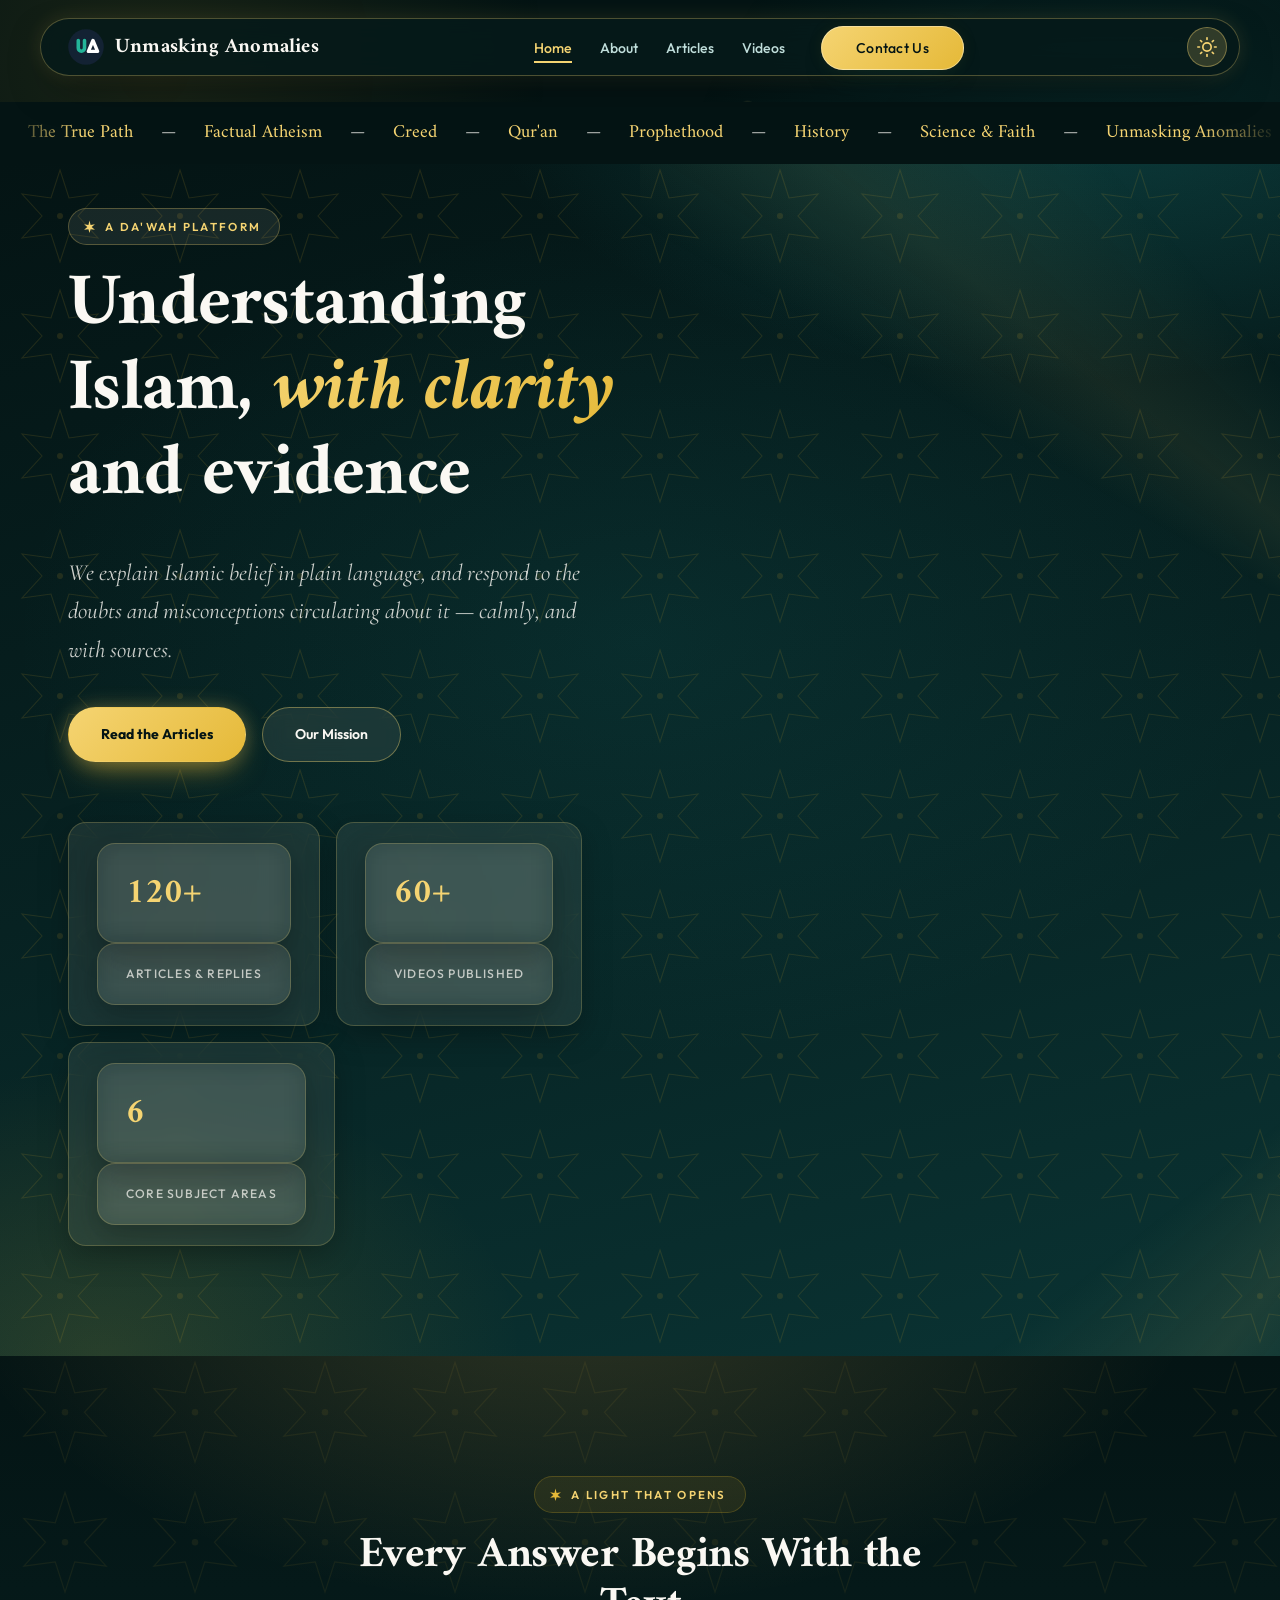
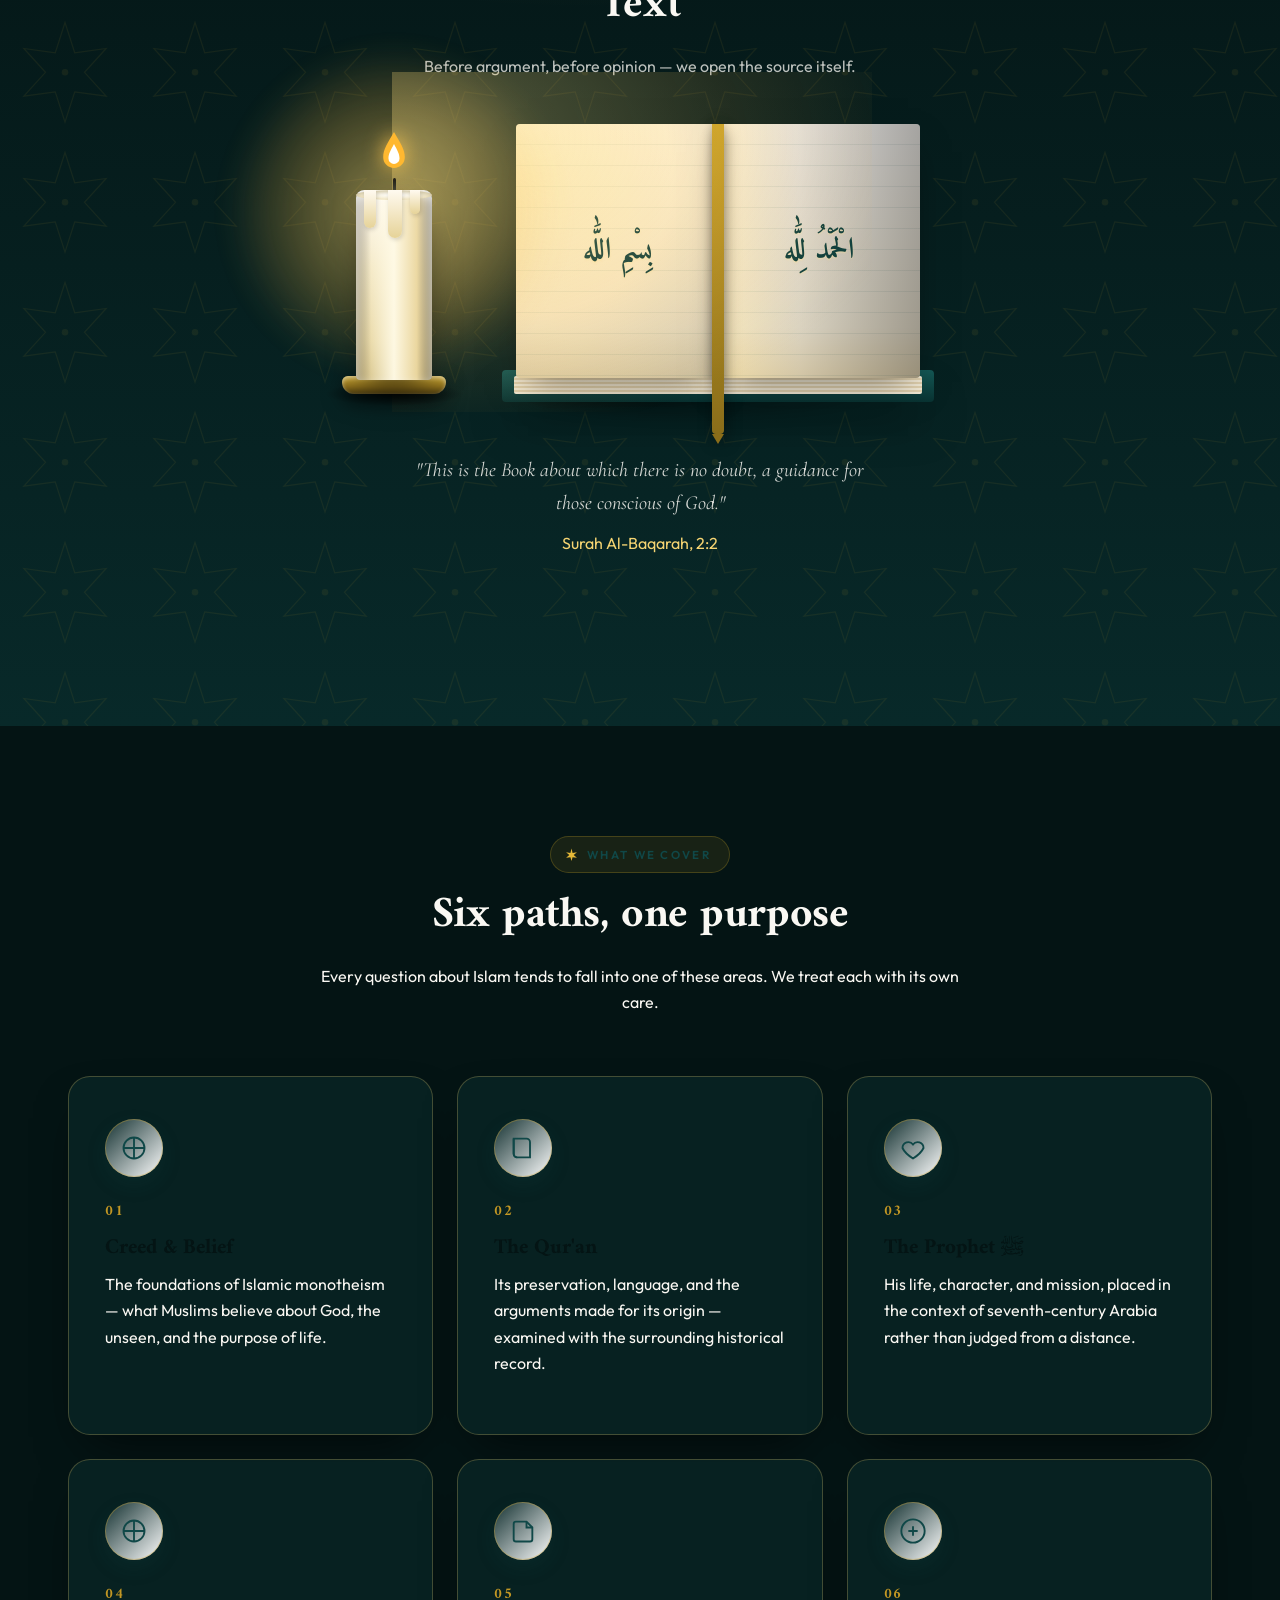
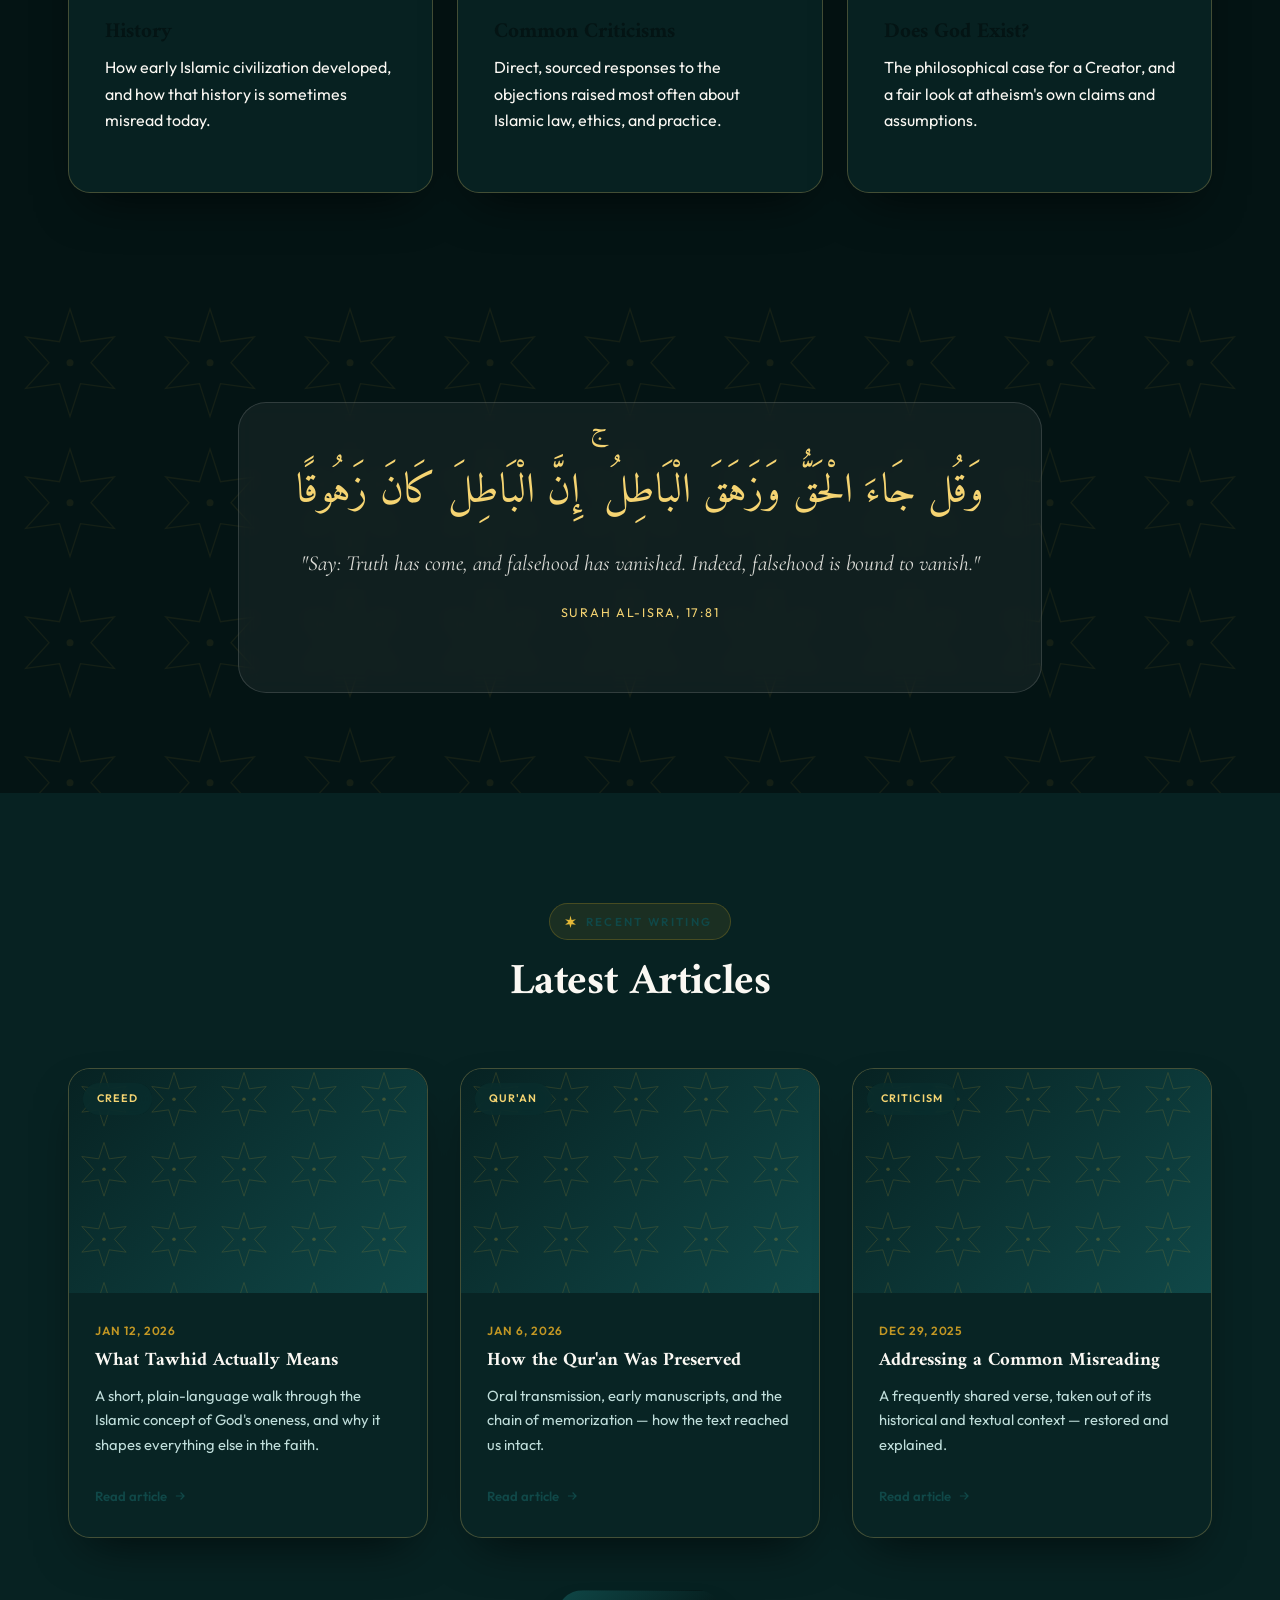
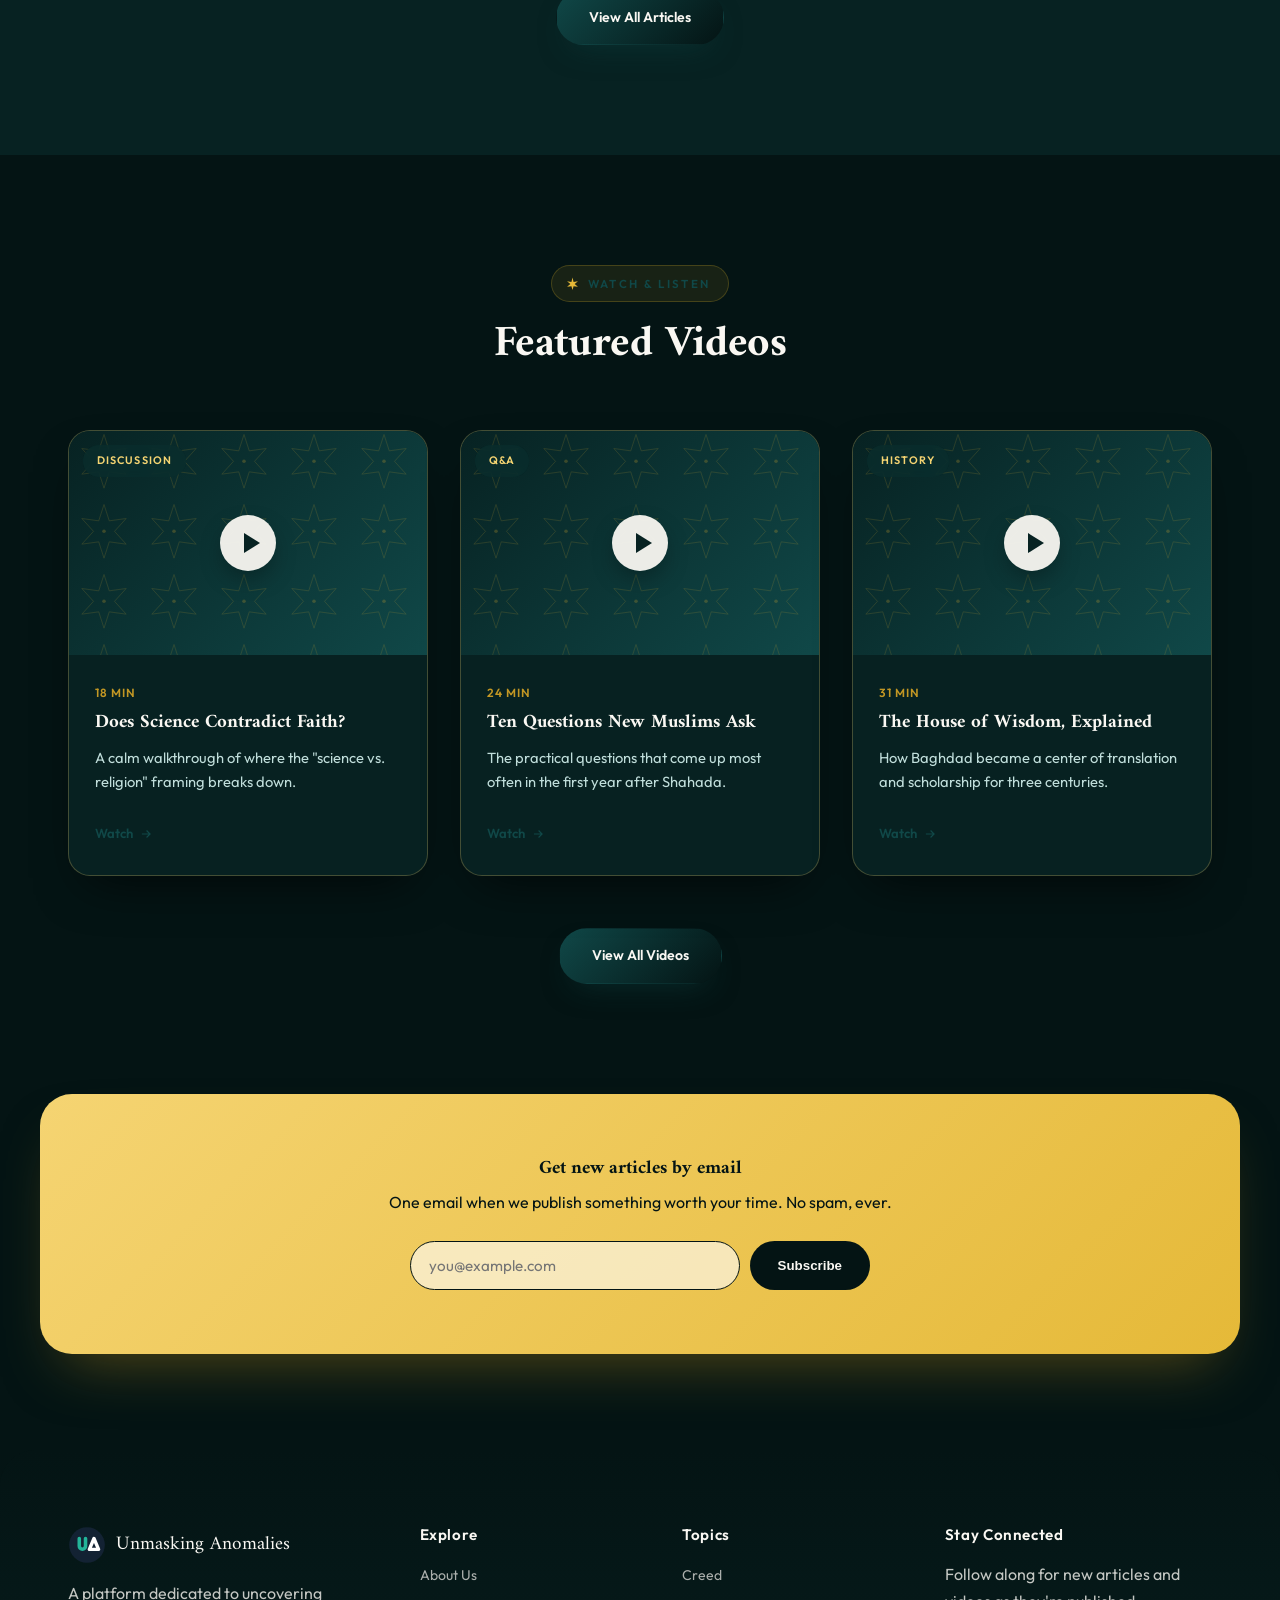
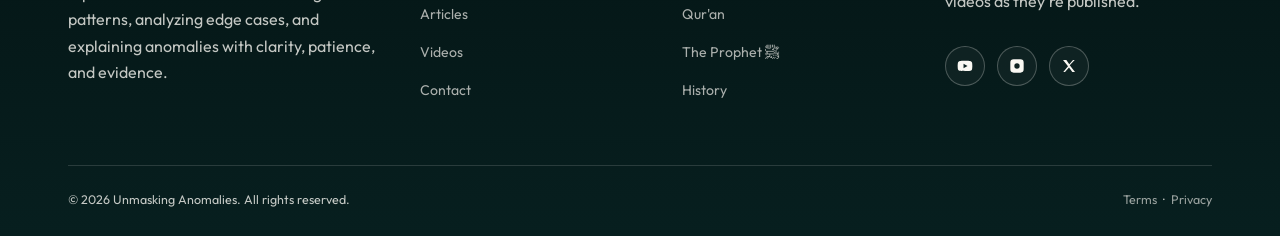
==== commit 1e880802: "Add interactive Dark/Light Theme switcher toggle button and update theme styles" ====
--- a/index.html
+++ b/index.html
@@ -30,6 +30,10 @@
       <li><a href="videos.html">Videos</a></li>
       <li><a href="contact.html" class="nav-cta">Contact Us</a></li>
     </ul>
+    <button class="theme-toggle" id="theme-toggle" aria-label="Toggle Dark/Light Mode" title="Toggle Dark/Light Mode">
+      <svg class="sun-icon" viewBox="0 0 24 24" fill="none" stroke="currentColor" stroke-width="2" stroke-linecap="round" stroke-linejoin="round"><circle cx="12" cy="12" r="5"/><line x1="12" y1="1" x2="12" y2="3"/><line x1="12" y1="21" x2="12" y2="23"/><line x1="4.22" y1="4.22" x2="5.64" y2="5.64"/><line x1="18.36" y1="18.36" x2="19.78" y2="19.78"/><line x1="1" y1="12" x2="3" y2="12"/><line x1="21" y1="12" x2="23" y2="12"/><line x1="4.22" y1="19.78" x2="5.64" y2="18.36"/><line x1="18.36" y1="5.64" x2="19.78" y2="4.22"/></svg>
+      <svg class="moon-icon" viewBox="0 0 24 24" fill="none" stroke="currentColor" stroke-width="2" stroke-linecap="round" stroke-linejoin="round"><path d="M21 12.79A9 9 0 1 1 11.21 3 7 7 0 0 0 21 12.79z"/></svg>
+    </button>
   </nav>
 </header>
 
--- a/css/styles.css
+++ b/css/styles.css
@@ -4,23 +4,23 @@
    =========================================================== */
 @import url('https://fonts.googleapis.com/css2?family=Amiri:ital,wght@0,400;0,700;1,400&family=Outfit:wght@300;400;500;600;700&family=Plus+Jakarta+Sans:wght@400;500;600;700&family=Cormorant+Garamond:ital,wght@1,500;1,600&display=swap');
 
-:root{
-  --teal-950:#051a1a;
-  --teal-900:#082a2a;
-  --teal-800:#0d3b3b;
-  --teal-700:#125252;
-  --teal-500:#1f9e9e;
-  --teal-300:#66d1c9;
-  --teal-100:#e4f4f2;
-  --gold-600:#b88e1d;
-  --gold-500:#d4a72c;
-  --gold-300:#f5d472;
-  --gold-100:#fdf6df;
-  --cream:#faf8f3;
-  --cream-2:#f4f0e6;
-  --ink:#0e1e1e;
-  --ink-soft:#425555;
-  --line: rgba(11,61,61,0.12);
+:root {
+  --teal-950: #041414;
+  --teal-900: #072222;
+  --teal-800: #0a3333;
+  --teal-700: #104848;
+  --teal-500: #1b8a8a;
+  --teal-300: #55c8bf;
+  --teal-100: #102e2e;
+  --gold-600: #c29724;
+  --gold-500: #e5b938;
+  --gold-300: #f5d472;
+  --gold-100: #332709;
+  --cream: #faf8f3;
+  --cream-2: #072222;
+  --ink: #faf8f3;
+  --ink-soft: #c0dedb;
+  --line: rgba(245, 212, 114, 0.18);
 
   --display: 'Amiri', serif;
   --accent-script: 'Cormorant Garamond', serif;
@@ -30,891 +30,2341 @@
   --radius: 22px;
   --radius-sm: 14px;
   --radius-full: 999px;
-  --glass-bg: rgba(255,255,255,.72);
-  --glass-border: rgba(255,255,255,.8);
-  --glass-dark-bg: rgba(10,38,38,.65);
-  --glass-dark-border: rgba(245,212,114,.24);
-  --shadow-soft: 0 22px 50px -26px rgba(5,26,26,.35);
-  --shadow-lift: 0 28px 65px -20px rgba(5,26,26,.45);
+  --glass-bg: rgba(10, 38, 38, 0.78);
+  --glass-border: rgba(245, 212, 114, 0.25);
+  --glass-dark-bg: rgba(6, 26, 26, 0.85);
+  --glass-dark-border: rgba(245, 212, 114, 0.3);
+  --shadow-soft: 0 22px 50px -20px rgba(0, 0, 0, 0.7);
+  --shadow-lift: 0 28px 65px -16px rgba(0, 0, 0, 0.8);
 
   --star-tile: url("data:image/svg+xml,%3Csvg xmlns='http://www.w3.org/2000/svg' width='120' height='120' viewBox='0 0 120 120'%3E%3Cg fill='none' stroke='%23d4a72c' stroke-width='1.1'%3E%3Cpath d='M60 6 L69 34 L98 30 L78 52 L98 74 L69 70 L60 98 L51 70 L22 74 L42 52 L22 30 L51 34 Z'/%3E%3Ccircle cx='60' cy='52' r='3' fill='%23d4a72c' stroke='none'/%3E%3C/g%3E%3C/svg%3E");
 }
 
-*,*::before,*::after{ box-sizing:border-box; }
-html{ scroll-behavior:smooth; }
-body{
-  margin:0;
-  font-family:var(--body);
-  color:var(--ink);
-  background:var(--cream);
-  line-height:1.65;
-  -webkit-font-smoothing:antialiased;
-  position:relative;
-}
-img{ max-width:100%; display:block; }
-a{ color:inherit; text-decoration:none; }
-h1,h2,h3,h4{ font-family:var(--display); font-weight:700; margin:0 0 .5em; line-height:1.15; color:var(--teal-950); }
-p{ margin:0 0 1em; }
-ul{ margin:0; padding:0; list-style:none; }
-.container{ max-width:var(--container); margin:0 auto; padding:0 28px; }
-
-::selection{ background:var(--gold-300); color:var(--teal-950); }
+*,
+*::before,
+*::after {
+  box-sizing: border-box;
+}
+
+html {
+  scroll-behavior: smooth;
+}
+
+body {
+  margin: 0;
+  font-family: var(--body);
+  color: var(--ink);
+  background: #041414;
+  line-height: 1.65;
+  -webkit-font-smoothing: antialiased;
+  position: relative;
+}
+
+img {
+  max-width: 100%;
+  display: block;
+}
+
+a {
+  color: inherit;
+  text-decoration: none;
+}
+
+h1,
+h2,
+h3,
+h4 {
+  font-family: var(--display);
+  font-weight: 700;
+  margin: 0 0 .5em;
+  line-height: 1.15;
+  color: #faf8f3;
+}
+
+p {
+  margin: 0 0 1em;
+}
+
+ul {
+  margin: 0;
+  padding: 0;
+  list-style: none;
+}
+
+.container {
+  max-width: var(--container);
+  margin: 0 auto;
+  padding: 0 28px;
+}
+
+::selection {
+  background: var(--gold-300);
+  color: var(--teal-950);
+}
 
 /* ===========================================================
    AMBIENT HOLY LIGHT — whole-page atmosphere
    =========================================================== */
-body::before{
-  content:"";
-  position:fixed; inset:0; z-index:0; pointer-events:none;
+body::before {
+  content: "";
+  position: fixed;
+  inset: 0;
+  z-index: 0;
+  pointer-events: none;
   background:
-    radial-gradient(640px 640px at 12% 8%, rgba(201,162,39,.11), transparent 62%),
-    radial-gradient(760px 760px at 88% 28%, rgba(31,158,158,.13), transparent 60%),
-    radial-gradient(560px 560px at 30% 92%, rgba(201,162,39,.09), transparent 60%),
-    radial-gradient(600px 600px at 78% 96%, rgba(31,158,158,.10), transparent 60%);
-  animation:ambient-drift 26s ease-in-out infinite alternate;
-}
-@keyframes ambient-drift{
-  0%{ transform:translate3d(0,0,0) scale(1); }
-  100%{ transform:translate3d(-2.5%,2%,0) scale(1.04); }
-}
-#light-particles{
-  position:fixed; inset:0; z-index:1; pointer-events:none;
-  mix-blend-mode:screen; opacity:.85;
-}
-.site-header, main, section, footer{ position:relative; z-index:2; }
+    radial-gradient(640px 640px at 12% 8%, rgba(201, 162, 39, .11), transparent 62%),
+    radial-gradient(760px 760px at 88% 28%, rgba(31, 158, 158, .13), transparent 60%),
+    radial-gradient(560px 560px at 30% 92%, rgba(201, 162, 39, .09), transparent 60%),
+    radial-gradient(600px 600px at 78% 96%, rgba(31, 158, 158, .10), transparent 60%);
+  animation: ambient-drift 26s ease-in-out infinite alternate;
+}
+
+@keyframes ambient-drift {
+  0% {
+    transform: translate3d(0, 0, 0) scale(1);
+  }
+
+  100% {
+    transform: translate3d(-2.5%, 2%, 0) scale(1.04);
+  }
+}
+
+#light-particles {
+  position: fixed;
+  inset: 0;
+  z-index: 1;
+  pointer-events: none;
+  mix-blend-mode: screen;
+  opacity: .85;
+}
+
+.site-header,
+main,
+section,
+footer {
+  position: relative;
+  z-index: 2;
+}
 
 /* ===========================================================
    SCROLL REVEAL — 3D tilt-into-light
    =========================================================== */
-@media (prefers-reduced-motion: no-preference){
-  .reveal{
-    opacity:0;
-    transform:perspective(1100px) rotateX(-9deg) translateY(34px) scale(.965);
-    transform-origin:50% 100%;
-    transition:opacity .9s cubic-bezier(.22,.68,.15,1), transform .9s cubic-bezier(.22,.68,.15,1);
-  }
-  .reveal.in{ opacity:1; transform:perspective(1100px) rotateX(0deg) translateY(0) scale(1); }
-}
-@media (prefers-reduced-motion: reduce){
-  html{ scroll-behavior:auto; }
+@media (prefers-reduced-motion: no-preference) and (min-width: 769px) {
+  .reveal {
+    opacity: 0;
+    transform: perspective(1100px) rotateX(-9deg) translateY(34px) scale(.965);
+    transform-origin: 50% 100%;
+    transition: opacity .9s cubic-bezier(.22, .68, .15, 1), transform .9s cubic-bezier(.22, .68, .15, 1);
+  }
+
+  .reveal.in {
+    opacity: 1;
+    transform: perspective(1100px) rotateX(0deg) translateY(0) scale(1);
+  }
+}
+
+@media (max-width: 768px) {
+  .reveal {
+    opacity: 1 !important;
+    transform: none !important;
+  }
+}
+
+@media (prefers-reduced-motion: reduce) {
+  html {
+    scroll-behavior: auto;
+  }
+
+  .reveal {
+    opacity: 1 !important;
+    transform: none !important;
+  }
 }
 
 /* Staggered children within a revealed group */
-.reveal.stagger > *{ transition-delay:calc(var(--i, 0) * 90ms); }
+.reveal.stagger>* {
+  transition-delay: calc(var(--i, 0) * 90ms);
+}
 
 /* ===========================================================
    INTERACTIVE 3D TILT + LIGHT GLINT — cards & pillars
    =========================================================== */
-.card, .pillar{
-  --glow-x:50%; --glow-y:50%;
-  transition:transform .15s ease-out, box-shadow .35s ease;
-}
-.card{ position:relative; }
-.pillar{ position:relative; }
-.card::after, .pillar::after{
-  content:""; position:absolute; inset:0; z-index:2; pointer-events:none;
-  background:radial-gradient(240px circle at var(--glow-x) var(--glow-y), rgba(230,200,105,.32), transparent 65%);
-  opacity:0; transition:opacity .35s ease;
-}
-.card:hover::after, .pillar:hover::after{ opacity:1; }
-.card:hover, .pillar:hover{ box-shadow:0 26px 50px -22px rgba(11,61,61,.4), 0 0 0 1px rgba(201,162,39,.22); }
+.card,
+.pillar {
+  --glow-x: 50%;
+  --glow-y: 50%;
+  transition: transform .15s ease-out, box-shadow .35s ease;
+}
+
+.card {
+  position: relative;
+}
+
+.pillar {
+  position: relative;
+}
+
+.card::after,
+.pillar::after {
+  content: "";
+  position: absolute;
+  inset: 0;
+  z-index: 2;
+  pointer-events: none;
+  background: radial-gradient(240px circle at var(--glow-x) var(--glow-y), rgba(230, 200, 105, .32), transparent 65%);
+  opacity: 0;
+  transition: opacity .35s ease;
+}
+
+.card:hover::after,
+.pillar:hover::after {
+  opacity: 1;
+}
+
+.card:hover,
+.pillar:hover {
+  box-shadow: 0 26px 50px -22px rgba(11, 61, 61, .4), 0 0 0 1px rgba(201, 162, 39, .22);
+}
 
 /* ===========================================================
    SIGNATURE MOTIF — 8-point khatam star rule
    =========================================================== */
-.star-rule{
-  display:flex;
-  align-items:center;
-  justify-content:center;
-  gap:14px;
-  margin:0 auto;
-  width:100%;
-  max-width:420px;
-}
+.star-rule {
+  display: flex;
+  align-items: center;
+  justify-content: center;
+  gap: 14px;
+  margin: 0 auto;
+  width: 100%;
+  max-width: 420px;
+}
+
 .star-rule::before,
-.star-rule::after{
-  content:"";
-  flex:1;
-  height:1px;
-  background:linear-gradient(90deg, transparent, var(--gold-500));
-}
-.star-rule::after{ background:linear-gradient(90deg, var(--gold-500), transparent); }
-.star-rule svg{ width:22px; height:22px; flex:none; fill:var(--gold-500); }
-
-.eyebrow{
-  display:inline-flex;
-  align-items:center;
-  gap:9px;
-  font-family:var(--body);
-  font-size:.72rem;
-  letter-spacing:.2em;
-  text-transform:uppercase;
-  color:var(--teal-700);
-  font-weight:600;
-  margin-bottom:18px;
-  padding:8px 18px 8px 14px;
-  background:rgba(201,162,39,.10);
-  border:1px solid rgba(201,162,39,.25);
-  border-radius:var(--radius-full);
-}
-.eyebrow svg{ width:13px; height:13px; fill:var(--gold-500); }
+.star-rule::after {
+  content: "";
+  flex: 1;
+  height: 1px;
+  background: linear-gradient(90deg, transparent, var(--gold-500));
+}
+
+.star-rule::after {
+  background: linear-gradient(90deg, var(--gold-500), transparent);
+}
+
+.star-rule svg {
+  width: 22px;
+  height: 22px;
+  flex: none;
+  fill: var(--gold-500);
+}
+
+.eyebrow {
+  display: inline-flex;
+  align-items: center;
+  gap: 9px;
+  font-family: var(--body);
+  font-size: .72rem;
+  letter-spacing: .2em;
+  text-transform: uppercase;
+  color: var(--teal-700);
+  font-weight: 600;
+  margin-bottom: 18px;
+  padding: 8px 18px 8px 14px;
+  background: rgba(201, 162, 39, .10);
+  border: 1px solid rgba(201, 162, 39, .25);
+  border-radius: var(--radius-full);
+}
+
+.eyebrow svg {
+  width: 13px;
+  height: 13px;
+  fill: var(--gold-500);
+}
 
 /* ===========================================================
    SIGNATURE MOTIF 2 — Enhanced Candle & Manuscript (Directional Shadow & Lighting)
    =========================================================== */
-.manuscript-section{
+.manuscript-section {
   background:
-    radial-gradient(900px 500px at 45% -10%, rgba(255,215,110,.18), transparent 70%),
+    radial-gradient(900px 500px at 45% -10%, rgba(255, 215, 110, .18), transparent 70%),
     linear-gradient(180deg, var(--teal-950), #082929);
-  color:var(--cream);
-  padding:120px 0 110px;
-  position:relative;
-  overflow:hidden;
-}
-.manuscript-section::before{
-  content:""; position:absolute; inset:0; opacity:.08; pointer-events:none;
-  background-image:var(--star-tile); background-size:130px 130px;
-}
-.manuscript-section .container{ position:relative; z-index:2; }
-
-.manuscript-scene{
-  display:flex; align-items:flex-end; justify-content:center;
-  gap:72px; margin:20px auto 60px; flex-wrap:wrap;
-  perspective:1400px;
-  position:relative;
+  color: var(--cream);
+  padding: 120px 0 110px;
+  position: relative;
+  overflow: hidden;
+}
+
+.manuscript-section::before {
+  content: "";
+  position: absolute;
+  inset: 0;
+  opacity: .08;
+  pointer-events: none;
+  background-image: var(--star-tile);
+  background-size: 130px 130px;
+}
+
+.manuscript-section .container {
+  position: relative;
+  z-index: 2;
+}
+
+.manuscript-scene {
+  display: flex;
+  align-items: flex-end;
+  justify-content: center;
+  gap: 72px;
+  margin: 20px auto 60px;
+  flex-wrap: wrap;
+  perspective: 1400px;
+  position: relative;
 }
 
 /* --- Candle --- */
-.candle{
-  position:relative; width:84px; flex:none;
-  display:flex; flex-direction:column; align-items:center;
-  z-index:5; padding-bottom:0;
-}
-.candle-glow{
-  position:absolute; left:50%; top:-90px; width:340px; height:340px;
-  transform:translateX(-50%);
-  background:radial-gradient(circle, rgba(255,215,110,.65) 0%, rgba(245,185,70,.28) 45%, rgba(230,160,40,0) 70%);
-  filter:blur(14px);
-  opacity:.85;
-  animation:glow-pulse 2.8s ease-in-out infinite alternate;
-  pointer-events:none; z-index:1;
-}
-.candle-light-beam{
-  position:absolute; left:40px; top:-60px; width:480px; height:340px;
-  background:radial-gradient(ellipse at 0% 20%, rgba(255,225,130,.35) 0%, rgba(255,190,80,.12) 50%, transparent 80%);
-  pointer-events:none; z-index:2;
-  animation:light-beam-flicker 2.8s ease-in-out infinite alternate;
-}
-.candle-flame{
-  position:relative; width:28px; height:48px;
-  transform-origin:50% 100%;
-  animation:flame-flicker 2.2s ease-in-out infinite alternate;
-  z-index:10;
-  filter:drop-shadow(0 0 10px rgba(255,200,80,.9));
-}
-.candle-flame .outer{ fill:#ffb830; }
-.candle-flame .core{ fill:#ffffff; }
-
-.candle-wick{
-  width:3px; height:12px;
-  background:linear-gradient(180deg, #111, #443);
-  margin-top:-2px; border-radius:2px 2px 0 0; z-index:8;
-}
-.candle-body{
-  width:76px; height:190px; border-radius:8px 8px 4px 4px;
+.candle {
+  position: relative;
+  width: 84px;
+  flex: none;
+  display: flex;
+  flex-direction: column;
+  align-items: center;
+  z-index: 5;
+  padding-bottom: 0;
+}
+
+.candle-glow {
+  position: absolute;
+  left: 50%;
+  top: -90px;
+  width: 340px;
+  height: 340px;
+  transform: translateX(-50%);
+  background: radial-gradient(circle, rgba(255, 215, 110, .65) 0%, rgba(245, 185, 70, .28) 45%, rgba(230, 160, 40, 0) 70%);
+  filter: blur(14px);
+  opacity: .85;
+  animation: glow-pulse 2.8s ease-in-out infinite alternate;
+  pointer-events: none;
+  z-index: 1;
+}
+
+.candle-light-beam {
+  position: absolute;
+  left: 40px;
+  top: -60px;
+  width: 480px;
+  height: 340px;
+  background: radial-gradient(ellipse at 0% 20%, rgba(255, 225, 130, .35) 0%, rgba(255, 190, 80, .12) 50%, transparent 80%);
+  pointer-events: none;
+  z-index: 2;
+  animation: light-beam-flicker 2.8s ease-in-out infinite alternate;
+}
+
+.candle-flame {
+  position: relative;
+  width: 28px;
+  height: 48px;
+  transform-origin: 50% 100%;
+  animation: flame-flicker 2.2s ease-in-out infinite alternate;
+  z-index: 10;
+  filter: drop-shadow(0 0 10px rgba(255, 200, 80, .9));
+}
+
+.candle-flame .outer {
+  fill: #ffb830;
+}
+
+.candle-flame .core {
+  fill: #ffffff;
+}
+
+.candle-wick {
+  width: 3px;
+  height: 12px;
+  background: linear-gradient(180deg, #111, #443);
+  margin-top: -2px;
+  border-radius: 2px 2px 0 0;
+  z-index: 8;
+}
+
+.candle-body {
+  width: 76px;
+  height: 190px;
+  border-radius: 8px 8px 4px 4px;
   background:
-    linear-gradient(90deg, rgba(0,0,0,.3) 0%, rgba(255,255,255,.2) 20%, rgba(255,250,230,.95) 50%, rgba(235,215,160,.9) 80%, rgba(0,0,0,.4) 100%),
+    linear-gradient(90deg, rgba(0, 0, 0, .3) 0%, rgba(255, 255, 255, .2) 20%, rgba(255, 250, 230, .95) 50%, rgba(235, 215, 160, .9) 80%, rgba(0, 0, 0, .4) 100%),
     linear-gradient(180deg, #fffaf0, #f3e6bd 40%, #e6d398 80%, #d4bf7d);
-  position:relative;
-  box-shadow:inset 0 6px 12px rgba(255,255,255,.8), 0 20px 35px -10px rgba(0,0,0,.6);
-  z-index:6;
-}
-.candle-body::before{
-  content:""; position:absolute; left:0; right:0; top:0; height:10px;
-  background:radial-gradient(ellipse at center, #ffffff, #f3e6bd 75%);
-  border-radius:50%; box-shadow:inset 0 2px 4px rgba(0,0,0,.15);
-}
-.candle-drip{
-  position:absolute; background:linear-gradient(180deg, #fffaf0, #e6d398);
-  border-radius:0 0 10px 10px; box-shadow:1px 2px 4px rgba(0,0,0,.15);
-}
-.candle-drip.d1{ left:8px; top:0; width:12px; height:38px; }
-.candle-drip.d2{ right:12px; top:0; width:10px; height:24px; }
-.candle-drip.d3{ left:32px; top:0; width:14px; height:48px; }
-
-.candle-base{
-  width:104px; height:18px;
-  background:linear-gradient(180deg, #d4af37, #8a6d1b 60%, #4a3a0e);
-  border-radius:6px 6px 12px 12px;
-  box-shadow:0 8px 20px rgba(0,0,0,.6), inset 0 2px 4px rgba(255,255,255,.5);
-  margin-top:-4px; z-index:5;
-}
-.candle-shadow{
-  position:absolute; bottom:-12px; width:140px; height:24px;
-  background:radial-gradient(ellipse at center, rgba(0,0,0,.7) 0%, transparent 70%);
-  z-index:2;
+  position: relative;
+  box-shadow: inset 0 6px 12px rgba(255, 255, 255, .8), 0 20px 35px -10px rgba(0, 0, 0, .6);
+  z-index: 6;
+}
+
+.candle-body::before {
+  content: "";
+  position: absolute;
+  left: 0;
+  right: 0;
+  top: 0;
+  height: 10px;
+  background: radial-gradient(ellipse at center, #ffffff, #f3e6bd 75%);
+  border-radius: 50%;
+  box-shadow: inset 0 2px 4px rgba(0, 0, 0, .15);
+}
+
+.candle-drip {
+  position: absolute;
+  background: linear-gradient(180deg, #fffaf0, #e6d398);
+  border-radius: 0 0 10px 10px;
+  box-shadow: 1px 2px 4px rgba(0, 0, 0, .15);
+}
+
+.candle-drip.d1 {
+  left: 8px;
+  top: 0;
+  width: 12px;
+  height: 38px;
+}
+
+.candle-drip.d2 {
+  right: 12px;
+  top: 0;
+  width: 10px;
+  height: 24px;
+}
+
+.candle-drip.d3 {
+  left: 32px;
+  top: 0;
+  width: 14px;
+  height: 48px;
+}
+
+.candle-base {
+  width: 104px;
+  height: 18px;
+  background: linear-gradient(180deg, #d4af37, #8a6d1b 60%, #4a3a0e);
+  border-radius: 6px 6px 12px 12px;
+  box-shadow: 0 8px 20px rgba(0, 0, 0, .6), inset 0 2px 4px rgba(255, 255, 255, .5);
+  margin-top: -4px;
+  z-index: 5;
+}
+
+.candle-shadow {
+  position: absolute;
+  bottom: -12px;
+  width: 140px;
+  height: 24px;
+  background: radial-gradient(ellipse at center, rgba(0, 0, 0, .7) 0%, transparent 70%);
+  z-index: 2;
 }
 
 /* --- Manuscript Book & Candle Light Shadow --- */
-.book-container{ position:relative; z-index:4; }
-
-.candle-cast-shadow{
-  position:absolute; left:20px; bottom:-18px; width:440px; height:48px;
-  background:linear-gradient(105deg, rgba(0,0,0,.65) 0%, rgba(0,0,0,.3) 40%, transparent 85%);
-  filter:blur(8px); border-radius:50%; pointer-events:none;
-  transform:skewX(-20deg); z-index:1;
-}
-
-.book{
-  position:relative; width:420px; height:270px; flex:none;
-  transform-style:preserve-3d; z-index:3;
-}
-.book-cover-back{
-  position:absolute; left:50%; bottom:-8px; transform:translateX(-50%);
-  width:432px; height:32px; border-radius:4px;
-  background:linear-gradient(180deg, #145956, #093332);
-  box-shadow:0 24px 45px -12px rgba(0,0,0,.75);
-}
-.book-pages-stack{
-  position:absolute; bottom:0; height:18px; width:202px;
-  background:repeating-linear-gradient(180deg, #f5ecd7 0 2px, #e3d3b0 2px 4px);
-  border-radius:2px;
-}
-.book-pages-stack.left-stack{ left:6px; }
-.book-pages-stack.right-stack{ right:6px; }
-
-.book-spine{
-  position:absolute; left:50%; top:0; bottom:12px; width:10px;
-  transform:translateX(-50%);
-  background:linear-gradient(180deg, #d4af37, #997a15);
-  z-index:10; border-radius:3px;
-  box-shadow:inset 0 0 6px rgba(0,0,0,.4), 0 0 10px rgba(0,0,0,.3);
-}
-.bookmark-ribbon{
-  position:absolute; left:50%; top:0; width:12px; height:310px;
-  transform:translateX(-50%);
-  background:linear-gradient(180deg, #c9a227, #8a6d1a);
-  z-index:11; border-radius:0 0 4px 4px;
-  box-shadow:2px 8px 15px rgba(0,0,0,.4);
-}
-.bookmark-ribbon::after{
-  content:""; position:absolute; bottom:-10px; left:0;
-  border-left:6px solid transparent; border-right:6px solid transparent;
-  border-top:10px solid #8a6d1a;
-}
-
-.page{
-  position:absolute; top:0; bottom:16px; width:202px;
+.book-container {
+  position: relative;
+  z-index: 4;
+}
+
+.candle-cast-shadow {
+  position: absolute;
+  left: 20px;
+  bottom: -18px;
+  width: 440px;
+  height: 48px;
+  background: linear-gradient(105deg, rgba(0, 0, 0, .65) 0%, rgba(0, 0, 0, .3) 40%, transparent 85%);
+  filter: blur(8px);
+  border-radius: 50%;
+  pointer-events: none;
+  transform: skewX(-20deg);
+  z-index: 1;
+}
+
+.book {
+  position: relative;
+  width: 420px;
+  height: 270px;
+  flex: none;
+  transform-style: preserve-3d;
+  z-index: 3;
+}
+
+.book-cover-back {
+  position: absolute;
+  left: 50%;
+  bottom: -8px;
+  transform: translateX(-50%);
+  width: 432px;
+  height: 32px;
+  border-radius: 4px;
+  background: linear-gradient(180deg, #145956, #093332);
+  box-shadow: 0 24px 45px -12px rgba(0, 0, 0, .75);
+}
+
+.book-pages-stack {
+  position: absolute;
+  bottom: 0;
+  height: 18px;
+  width: 202px;
+  background: repeating-linear-gradient(180deg, #f5ecd7 0 2px, #e3d3b0 2px 4px);
+  border-radius: 2px;
+}
+
+.book-pages-stack.left-stack {
+  left: 6px;
+}
+
+.book-pages-stack.right-stack {
+  right: 6px;
+}
+
+.book-spine {
+  position: absolute;
+  left: 50%;
+  top: 0;
+  bottom: 12px;
+  width: 10px;
+  transform: translateX(-50%);
+  background: linear-gradient(180deg, #d4af37, #997a15);
+  z-index: 10;
+  border-radius: 3px;
+  box-shadow: inset 0 0 6px rgba(0, 0, 0, .4), 0 0 10px rgba(0, 0, 0, .3);
+}
+
+.bookmark-ribbon {
+  position: absolute;
+  left: 50%;
+  top: 0;
+  width: 12px;
+  height: 310px;
+  transform: translateX(-50%);
+  background: linear-gradient(180deg, #c9a227, #8a6d1a);
+  z-index: 11;
+  border-radius: 0 0 4px 4px;
+  box-shadow: 2px 8px 15px rgba(0, 0, 0, .4);
+}
+
+.bookmark-ribbon::after {
+  content: "";
+  position: absolute;
+  bottom: -10px;
+  left: 0;
+  border-left: 6px solid transparent;
+  border-right: 6px solid transparent;
+  border-top: 10px solid #8a6d1a;
+}
+
+.page {
+  position: absolute;
+  top: 0;
+  bottom: 16px;
+  width: 202px;
   background:
-    repeating-linear-gradient(180deg, transparent 0 20px, rgba(20,80,80,.08) 20px 21px),
+    repeating-linear-gradient(180deg, transparent 0 20px, rgba(20, 80, 80, .08) 20px 21px),
     linear-gradient(180deg, #fdfbf7, #f4ecd8 80%, #ebdcb8);
-  box-shadow:0 16px 36px -12px rgba(0,0,0,.5);
-  border-radius:3px;
-  transition:transform 1.2s cubic-bezier(0.16,1,0.3,1);
-  will-change:transform; overflow:hidden;
-}
-.page-left{
-  left:50%; transform-origin:100% 50%;
-  transform:translateX(-100%) rotateY(-92deg);
-  border-radius:4px 0 0 4px;
-}
-.page-right{
-  left:50%; transform-origin:0% 50%;
-  transform:translateX(0) rotateY(92deg);
-  border-radius:0 4px 4px 0;
-}
-
-.page-left .page-light-overlay{
-  position:absolute; inset:0;
-  background:radial-gradient(circle at 10% 20%, rgba(255,230,150,.45) 0%, rgba(255,210,100,.2) 50%, rgba(0,0,0,.15) 100%);
-  pointer-events:none;
-  animation:page-light-flicker 2.5s ease-in-out infinite alternate;
-}
-.page-right .page-light-overlay{
-  position:absolute; inset:0;
-  background:linear-gradient(90deg, rgba(255,220,120,.25) 0%, rgba(0,0,0,.1) 40%, rgba(0,0,0,.35) 100%);
-  pointer-events:none;
-  animation:page-light-flicker 2.5s ease-in-out infinite alternate;
-}
-
-.page-word{
-  position:absolute; inset:0; display:flex; align-items:center; justify-content:center;
-  font-family:var(--display); color:#0b3d3d; text-shadow:0 1px 2px rgba(255,230,150,.5);
-  opacity:0; font-size:1.85rem; font-weight:700;
-  transition:opacity 0.9s ease 0.8s;
-  text-align:center; padding:0 20px; z-index:5;
-}
-.reveal.in .page-left{ transform:translateX(-100%) rotateY(0deg); }
-.reveal.in .page-right{ transform:translateX(0) rotateY(0deg); }
-.reveal.in .page-word{ opacity:1; }
-
-@keyframes flame-flicker{
-  0%,100%{ transform:scale(1,1) rotate(0deg); }
-  25%{ transform:scale(0.95,1.05) rotate(-2.5deg); }
-  50%{ transform:scale(1.06,0.94) rotate(2deg); }
-  75%{ transform:scale(0.97,1.03) rotate(-1.5deg); }
-}
-@keyframes glow-pulse{
-  0%,100%{ opacity:0.75; transform:translateX(-50%) scale(1); }
-  50%{ opacity:0.95; transform:translateX(-50%) scale(1.15); }
-}
-@keyframes light-beam-flicker{
-  0%,100%{ opacity:0.7; transform:scale(1); }
-  50%{ opacity:0.9; transform:scale(1.04); }
-}
-@keyframes page-light-flicker{
-  0%,100%{ opacity:0.85; }
-  50%{ opacity:1; }
-}
-
-@media (prefers-reduced-motion: reduce){
-  .candle-flame, .candle-glow, .candle-light-beam, .page-light-overlay{ animation:none; }
-  .page{ transition:none; }
-}
-
-@media (max-width:768px){
-  .manuscript-scene{
-    flex-direction:column; align-items:center; justify-content:center;
-    gap:36px; width:100%; max-width:100%; margin:0 auto 40px;
-    padding:0 10px; box-sizing:border-box; transform:none !important;
-  }
-  .candle{ margin:0 auto; flex:none; transform:scale(0.9); }
-  .candle-glow{ width:260px; height:260px; }
-  .candle-light-beam{ display:none; }
-  .book-container{
-    width:100%; max-width:340px; display:flex; justify-content:center;
-    margin:0 auto; position:relative;
-  }
-  .candle-cast-shadow{ width:100%; left:0; }
-  .book{ width:320px; height:210px; margin:0 auto; }
-  .book-cover-back{ width:330px; height:26px; }
-  .book-pages-stack{ width:154px; height:14px; }
-  .page{ width:154px; bottom:12px; }
-  .page-word{ font-size:1.35rem; padding:0 10px; }
-  .bookmark-ribbon{ height:240px; }
-}
-
-.site-header{
-  position:sticky; top:0; z-index:100;
-  background:transparent;
-  border:0;
-  padding:18px 20px 26px;
-}
-.nav{
-  display:flex; align-items:center; justify-content:space-between;
-  max-width:var(--container); margin:0 auto;
-  padding:10px 22px 10px 24px; gap:20px;
-  background:rgba(250,248,243,.88);
-  backdrop-filter:blur(18px) saturate(160%);
-  -webkit-backdrop-filter:blur(18px) saturate(160%);
-  border:1px solid rgba(255,255,255,.6);
-  border-radius:var(--radius-full);
-  box-shadow:0 14px 40px -18px rgba(11,61,61,.28);
-  transition:box-shadow .3s ease;
-}
-.nav:hover{ box-shadow:0 18px 46px -16px rgba(11,61,61,.34); }
-.brand{ display:flex; align-items:center; gap:10px; flex-shrink:0; }
-.brand-mark{ width:38px; height:38px; flex:none; }
-.brand-mark svg, .brand-mark img{ width:100%; height:100%; object-fit:contain; }
-.brand-text{ display:flex; flex-direction:column; line-height:1.1; }
-.brand-text .en{ font-family:var(--display); font-size:1.28rem; color:var(--teal-950); font-weight:700; letter-spacing:.01em; }
-.brand-text .ar{ font-size:.72rem; letter-spacing:.14em; color:var(--gold-600); text-transform:uppercase; }
-
-.nav-links{ display:flex; gap:28px; align-items:center; }
-.nav-links a{
-  font-size:.86rem; font-weight:500; color:var(--ink-soft);
-  position:relative; padding:6px 0;
-  transition:color .2s ease;
-}
-.nav-links a:hover, .nav-links a.active{ color:var(--teal-900); }
-.nav-links a.active::after{
-  content:""; position:absolute; left:0; right:0; bottom:0; height:2px;
-  background:var(--gold-500);
-}
-.nav-cta{
-  background:linear-gradient(135deg, var(--teal-700), var(--teal-950)); color:var(--cream) !important;
-  padding:10px 22px; border-radius:var(--radius-full);
-  font-weight:600; font-size:.84rem; white-space:nowrap; flex-shrink:0;
-  box-shadow:0 10px 24px -10px rgba(11,61,61,.5);
-  transition:transform .2s ease, box-shadow .2s ease;
-}
-.nav-cta:hover{ transform:translateY(-2px); box-shadow:0 14px 30px -8px rgba(11,61,61,.55); }
-
-.nav-toggle{ display:none; background:none; border:0; cursor:pointer; padding:8px; flex-shrink:0; }
-.nav-toggle span{ display:block; width:24px; height:2px; background:var(--teal-950); margin:5px 0; transition:.25s; }
-
-@media (max-width: 880px){
-  .nav-toggle{ display:block; z-index:10001; }
-  .nav-links{
-    position:fixed; top:78px; left:16px; right:16px; bottom:auto;
-    background:#faf8f3;
-    flex-direction:column; align-items:stretch; gap:0;
-    padding:20px 24px 28px;
-    border-radius:24px;
-    border:1px solid rgba(201,162,39,.4);
-    box-shadow:0 30px 70px -10px rgba(0,0,0,.7), 0 0 0 100vmax rgba(10,35,35,.55);
-    transform:translateY(-12px); opacity:0; pointer-events:none;
-    transition:opacity .25s ease, transform .25s ease;
-    z-index:10000;
-  }
-  .nav-links.open{ opacity:1; pointer-events:auto; transform:none; }
-  .nav-links a{ width:100%; padding:14px 0; border-bottom:1px solid rgba(11,61,61,.12); font-size:1rem; font-weight:600; color:var(--teal-950); }
-  .nav-links a.nav-cta{
-    margin-top:16px; text-align:center; width:100%; border-bottom:0; display:block;
-    padding:14px 24px; border-radius:var(--radius-full);
-    background:linear-gradient(135deg, var(--teal-700), var(--teal-950));
-    color:var(--cream) !important;
-    box-shadow:0 10px 24px -6px rgba(11,61,61,.5), 0 0 15px rgba(201,162,39,.3);
+  box-shadow: 0 16px 36px -12px rgba(0, 0, 0, .5);
+  border-radius: 3px;
+  transition: transform 1.2s cubic-bezier(0.16, 1, 0.3, 1);
+  will-change: transform;
+  overflow: hidden;
+}
+
+.page-left {
+  left: 50%;
+  transform-origin: 100% 50%;
+  transform: translateX(-100%) rotateY(-92deg);
+  border-radius: 4px 0 0 4px;
+}
+
+.page-right {
+  left: 50%;
+  transform-origin: 0% 50%;
+  transform: translateX(0) rotateY(92deg);
+  border-radius: 0 4px 4px 0;
+}
+
+.page-left .page-light-overlay {
+  position: absolute;
+  inset: 0;
+  background: radial-gradient(circle at 10% 20%, rgba(255, 230, 150, .45) 0%, rgba(255, 210, 100, .2) 50%, rgba(0, 0, 0, .15) 100%);
+  pointer-events: none;
+  animation: page-light-flicker 2.5s ease-in-out infinite alternate;
+}
+
+.page-right .page-light-overlay {
+  position: absolute;
+  inset: 0;
+  background: linear-gradient(90deg, rgba(255, 220, 120, .25) 0%, rgba(0, 0, 0, .1) 40%, rgba(0, 0, 0, .35) 100%);
+  pointer-events: none;
+  animation: page-light-flicker 2.5s ease-in-out infinite alternate;
+}
+
+.page-word {
+  position: absolute;
+  inset: 0;
+  display: flex;
+  align-items: center;
+  justify-content: center;
+  font-family: var(--display);
+  color: #0b3d3d;
+  text-shadow: 0 1px 2px rgba(255, 230, 150, .5);
+  opacity: 0;
+  font-size: 1.85rem;
+  font-weight: 700;
+  transition: opacity 0.9s ease 0.8s;
+  text-align: center;
+  padding: 0 20px;
+  z-index: 5;
+}
+
+.reveal.in .page-left {
+  transform: translateX(-100%) rotateY(0deg);
+}
+
+.reveal.in .page-right {
+  transform: translateX(0) rotateY(0deg);
+}
+
+.reveal.in .page-word {
+  opacity: 1;
+}
+
+@keyframes flame-flicker {
+
+  0%,
+  100% {
+    transform: scale(1, 1) rotate(0deg);
+  }
+
+  25% {
+    transform: scale(0.95, 1.05) rotate(-2.5deg);
+  }
+
+  50% {
+    transform: scale(1.06, 0.94) rotate(2deg);
+  }
+
+  75% {
+    transform: scale(0.97, 1.03) rotate(-1.5deg);
+  }
+}
+
+@keyframes glow-pulse {
+
+  0%,
+  100% {
+    opacity: 0.75;
+    transform: translateX(-50%) scale(1);
+  }
+
+  50% {
+    opacity: 0.95;
+    transform: translateX(-50%) scale(1.15);
+  }
+}
+
+@keyframes light-beam-flicker {
+
+  0%,
+  100% {
+    opacity: 0.7;
+    transform: scale(1);
+  }
+
+  50% {
+    opacity: 0.9;
+    transform: scale(1.04);
+  }
+}
+
+@keyframes page-light-flicker {
+
+  0%,
+  100% {
+    opacity: 0.85;
+  }
+
+  50% {
+    opacity: 1;
+  }
+}
+
+@media (prefers-reduced-motion: reduce) {
+
+  .candle-flame,
+  .candle-glow,
+  .candle-light-beam,
+  .page-light-overlay {
+    animation: none;
+  }
+
+  .page {
+    transition: none;
+  }
+}
+
+@media (max-width:768px) {
+  .manuscript-scene {
+    flex-direction: column;
+    align-items: center;
+    justify-content: center;
+    gap: 36px;
+    width: 100%;
+    max-width: 100%;
+    margin: 0 auto 40px;
+    padding: 0 10px;
+    box-sizing: border-box;
+    transform: none !important;
+  }
+
+  .candle {
+    margin: 0 auto;
+    flex: none;
+    transform: scale(0.9);
+  }
+
+  .candle-glow {
+    width: 260px;
+    height: 260px;
+  }
+
+  .candle-light-beam {
+    display: none;
+  }
+
+  .book-container {
+    width: 100%;
+    max-width: 340px;
+    display: flex;
+    justify-content: center;
+    margin: 0 auto;
+    position: relative;
+  }
+
+  .candle-cast-shadow {
+    width: 100%;
+    left: 0;
+  }
+
+  .book {
+    width: 320px;
+    height: 210px;
+    margin: 0 auto;
+  }
+
+  .book-cover-back {
+    width: 330px;
+    height: 26px;
+  }
+
+  .book-pages-stack {
+    width: 154px;
+    height: 14px;
+  }
+
+  .page {
+    width: 154px;
+    bottom: 12px;
+  }
+
+  .page-word {
+    font-size: 1.35rem;
+    padding: 0 10px;
+  }
+
+  .bookmark-ribbon {
+    height: 240px;
+  }
+}
+
+.site-header {
+  position: sticky;
+  top: 0;
+  z-index: 100;
+  background: transparent;
+  border: 0;
+  padding: 18px 20px 26px;
+}
+
+.nav {
+  display: flex;
+  align-items: center;
+  justify-content: space-between;
+  max-width: var(--container);
+  margin: 0 auto;
+  padding: 8px 12px 8px 26px;
+  gap: 24px;
+  background: rgba(6, 26, 26, 0.88);
+  backdrop-filter: blur(20px) saturate(160%);
+  -webkit-backdrop-filter: blur(20px) saturate(160%);
+  border: 1px solid rgba(245, 212, 114, 0.3);
+  border-radius: var(--radius-full);
+  box-shadow: 0 16px 45px -16px rgba(0, 0, 0, 0.65), 0 0 20px rgba(245, 212, 114, 0.12);
+  transition: box-shadow .3s ease;
+}
+
+.nav:hover {
+  box-shadow: 0 18px 50px -14px rgba(0, 0, 0, 0.75), 0 0 25px rgba(245, 212, 114, 0.2);
+}
+
+.brand {
+  display: flex;
+  align-items: center;
+  gap: 10px;
+  flex-shrink: 0;
+}
+
+.brand-mark {
+  width: 38px;
+  height: 38px;
+  flex: none;
+}
+
+.brand-mark svg,
+.brand-mark img {
+  width: 100%;
+  height: 100%;
+  object-fit: contain;
+}
+
+.brand-text {
+  display: flex;
+  flex-direction: column;
+  line-height: 1.1;
+}
+
+.brand-text .en {
+  font-family: var(--display);
+  font-size: 1.28rem;
+  color: #faf8f3;
+  font-weight: 700;
+  letter-spacing: .01em;
+}
+
+.brand-text .ar {
+  font-size: .72rem;
+  letter-spacing: .14em;
+  color: var(--gold-300);
+  text-transform: uppercase;
+}
+
+.nav-links {
+  display: flex;
+  gap: 28px;
+  align-items: center;
+}
+
+.nav-links a {
+  font-size: .88rem;
+  font-weight: 500;
+  color: #c0dedb;
+  position: relative;
+  padding: 6px 0;
+  transition: color .2s ease;
+}
+
+.nav-links a:hover,
+.nav-links a.active {
+  color: var(--gold-300);
+}
+
+.nav-links a.active::after {
+  content: "";
+  position: absolute;
+  left: 0;
+  right: 0;
+  bottom: 0;
+  height: 2px;
+  background: var(--gold-300);
+}
+
+.nav-cta {
+  background: linear-gradient(135deg, var(--gold-300), var(--gold-500));
+  color: #041414 !important;
+  padding: 12px 34px !important;
+  border-radius: var(--radius-full);
+  font-weight: 700;
+  font-size: .88rem;
+  white-space: nowrap;
+  flex-shrink: 0;
+  margin-left: 8px;
+  letter-spacing: .02em;
+  border: 1px solid rgba(255, 255, 255, .4);
+  box-shadow: 0 8px 24px -4px rgba(245, 212, 114, 0.5), 0 0 20px rgba(245, 212, 114, 0.3);
+  transition: transform .2s ease, box-shadow .2s ease;
+}
+
+.nav-cta:hover {
+  transform: translateY(-2px);
+  box-shadow: 0 12px 32px -4px rgba(245, 212, 114, 0.7), 0 0 30px rgba(245, 212, 114, 0.5);
+}
+
+.theme-toggle {
+  background: rgba(245, 212, 114, 0.18);
+  border: 1px solid rgba(245, 212, 114, 0.38);
+  color: var(--gold-300);
+  width: 40px;
+  height: 40px;
+  border-radius: 50%;
+  display: inline-flex;
+  align-items: center;
+  justify-content: center;
+  cursor: pointer;
+  margin-left: 8px;
+  flex-shrink: 0;
+  transition: transform .25s ease, background .25s ease, border-color .25s ease, color .25s ease;
+}
+.theme-toggle:hover {
+  transform: scale(1.08) rotate(15deg);
+  background: rgba(245, 212, 114, 0.32);
+  border-color: var(--gold-300);
+}
+.theme-toggle svg {
+  width: 20px;
+  height: 20px;
+}
+[data-theme="dark"] .theme-toggle .moon-icon { display: none; }
+[data-theme="dark"] .theme-toggle .sun-icon { display: block; }
+
+[data-theme="light"] .theme-toggle .sun-icon { display: none; }
+[data-theme="light"] .theme-toggle .moon-icon { display: block; }
+[data-theme="light"] .theme-toggle {
+  background: rgba(11, 61, 61, 0.1);
+  border-color: rgba(11, 61, 61, 0.25);
+  color: #0a2e2e;
+}
+
+/* ===========================================================
+   LIGHT MODE OVERRIDES
+   =========================================================== */
+[data-theme="light"] {
+  --teal-950: #faf8f3;
+  --cream: #faf8f3;
+  --cream-2: #f2efe6;
+  --ink: #132424;
+  --ink-soft: #4a5c5c;
+  --line: rgba(11, 61, 61, 0.14);
+}
+[data-theme="light"] body {
+  background: #faf8f3;
+  color: #132424;
+}
+[data-theme="light"] h1,
+[data-theme="light"] h2,
+[data-theme="light"] h3,
+[data-theme="light"] h4 {
+  color: #0a2e2e;
+}
+[data-theme="light"] .nav {
+  background: rgba(250, 248, 243, 0.92);
+  border-color: rgba(11, 61, 61, 0.18);
+  box-shadow: 0 14px 40px -18px rgba(11, 61, 61, 0.28);
+}
+[data-theme="light"] .brand-text .en {
+  color: #0a2e2e;
+}
+[data-theme="light"] .brand-text .ar {
+  color: #a9821a;
+}
+[data-theme="light"] .nav-links a {
+  color: #4a5c5c;
+}
+[data-theme="light"] .nav-links a:hover,
+[data-theme="light"] .nav-links a.active {
+  color: #0a2e2e;
+}
+[data-theme="light"] .nav-cta {
+  background: linear-gradient(135deg, #125252, #051a1a);
+  color: #faf8f3 !important;
+  border-color: transparent;
+  box-shadow: 0 10px 24px -6px rgba(11, 61, 61, 0.5);
+}
+[data-theme="light"] .card,
+[data-theme="light"] .pillar,
+[data-theme="light"] .panel {
+  background: rgba(255, 255, 255, 0.85);
+  border-color: rgba(11, 61, 61, 0.15);
+  box-shadow: 0 20px 50px -28px rgba(11, 61, 61, 0.35);
+  color: #132424;
+}
+[data-theme="light"] .card p,
+[data-theme="light"] .pillar p {
+  color: #4a5c5c;
+}
+[data-theme="light"] .filters button {
+  background: #faf8f3;
+  color: #4a5c5c;
+  border-color: rgba(11, 61, 61, 0.18);
+}
+[data-theme="light"] .filters button.active,
+[data-theme="light"] .filters button:hover {
+  background: linear-gradient(135deg, #125252, #051a1a);
+  color: #faf8f3;
+  box-shadow: 0 10px 24px -10px rgba(11, 61, 61, .5);
+}
+[data-theme="light"] .nav-toggle span {
+  background: #0a2e2e;
+}
+[data-theme="light"] .nav-links {
+  background: #faf8f3;
+  border-color: rgba(201, 162, 39, .4);
+}
+[data-theme="light"] .nav-links a {
+  color: #0a2e2e;
+  border-bottom: 1px solid rgba(11, 61, 61, .12);
+}
+
+.nav-toggle {
+  display: none;
+  background: none;
+  border: 0;
+  cursor: pointer;
+  padding: 8px;
+  flex-shrink: 0;
+}
+
+.nav-toggle span {
+  display: block;
+  width: 24px;
+  height: 2px;
+  background: var(--gold-300);
+  margin: 5px 0;
+  transition: .25s;
+}
+
+@media (max-width: 880px) {
+  .nav-toggle {
+    display: block;
+    z-index: 10001;
+  }
+
+  .nav-links {
+    position: fixed;
+    top: 78px;
+    left: 16px;
+    right: 16px;
+    bottom: auto;
+    background: #082424;
+    flex-direction: column;
+    align-items: stretch;
+    gap: 0;
+    padding: 20px 24px 28px;
+    border-radius: 24px;
+    border: 1px solid rgba(245, 212, 114, 0.35);
+    box-shadow: 0 30px 70px -10px rgba(0, 0, 0, .85);
+    transform: translateY(-12px);
+    opacity: 0;
+    pointer-events: none;
+    transition: opacity .25s ease, transform .25s ease;
+    z-index: 10000;
+  }
+
+  .nav-links.open {
+    opacity: 1;
+    pointer-events: auto;
+    transform: none;
+  }
+
+  .nav-links a {
+    width: 100%;
+    padding: 14px 0;
+    border-bottom: 1px solid rgba(245, 212, 114, 0.15);
+    font-size: 1rem;
+    font-weight: 600;
+    color: #faf8f3;
+    position: relative;
+  }
+
+  .nav-links a.active::after {
+    display: none !important;
+  }
+
+  .nav-links a.active {
+    color: var(--gold-300) !important;
+    font-weight: 700;
+    padding-left: 12px;
+    border-left: 3px solid var(--gold-300);
+  }
+
+  .nav-links a.nav-cta {
+    margin-top: 16px;
+    text-align: center;
+    width: 100%;
+    border-bottom: 0;
+    display: block;
+    padding: 14px 24px !important;
+    border-radius: var(--radius-full);
+    margin-left: 0;
+    background: linear-gradient(135deg, var(--gold-300), var(--gold-500));
+    color: #041414 !important;
+    box-shadow: 0 10px 24px -6px rgba(245, 212, 114, 0.5), 0 0 15px rgba(245, 212, 114, 0.3);
   }
 }
 
 /* ===========================================================
    CURSOR LIGHT SHADOW SPOTLIGHT (Interactive Candlelight Follower)
    =========================================================== */
-#cursor-light-glow{
-  position:fixed; top:-160px; left:-160px; width:320px; height:320px;
-  border-radius:50%; pointer-events:none; z-index:99999;
-  background:radial-gradient(circle at center, rgba(255,225,130,.25) 0%, rgba(201,162,39,.12) 40%, rgba(0,0,0,0) 70%);
-  box-shadow:0 0 60px rgba(255,200,80,.15);
-  mix-blend-mode:screen;
-  opacity:0;
-  transition:opacity .3s ease;
-  will-change:transform, opacity;
-}
-
-.card, .pillar, .nav-cta, .btn-gold{
-  box-shadow:0 14px 35px -14px rgba(11,61,61,.3), 0 0 20px -5px rgba(201,162,39,.15);
-}
-.card:hover, .pillar:hover{
-  box-shadow:0 26px 55px -18px rgba(11,61,61,.45), 0 0 30px rgba(255,215,110,.35), 0 0 0 1px rgba(201,162,39,.4);
-}
-.btn-gold:hover, .nav-cta:hover{
-  box-shadow:0 16px 36px -8px rgba(201,162,39,.55), 0 0 25px rgba(255,220,120,.45);
+#cursor-light-glow {
+  position: fixed;
+  top: -160px;
+  left: -160px;
+  width: 320px;
+  height: 320px;
+  border-radius: 50%;
+  pointer-events: none;
+  z-index: 99999;
+  background: radial-gradient(circle at center, rgba(255, 225, 130, .25) 0%, rgba(201, 162, 39, .12) 40%, rgba(0, 0, 0, 0) 70%);
+  box-shadow: 0 0 60px rgba(255, 200, 80, .15);
+  mix-blend-mode: screen;
+  opacity: 0;
+  transition: opacity .3s ease;
+  will-change: transform, opacity;
+}
+
+.card,
+.pillar,
+.nav-cta,
+.btn-gold {
+  box-shadow: 0 14px 35px -14px rgba(11, 61, 61, .3), 0 0 20px -5px rgba(201, 162, 39, .15);
+}
+
+.card:hover,
+.pillar:hover {
+  box-shadow: 0 26px 55px -18px rgba(11, 61, 61, .45), 0 0 30px rgba(255, 215, 110, .35), 0 0 0 1px rgba(201, 162, 39, .4);
+}
+
+.btn-gold:hover,
+.nav-cta:hover {
+  box-shadow: 0 16px 36px -8px rgba(201, 162, 39, .55), 0 0 25px rgba(255, 220, 120, .45);
 }
 
 /* ===========================================================
    HERO
    =========================================================== */
-.hero{
-  position:relative;
-  overflow:hidden;
+.hero {
+  position: relative;
+  overflow: hidden;
   background:
-    radial-gradient(1000px 520px at 84% -8%, rgba(31,158,158,.30), transparent 60%),
-    radial-gradient(700px 480px at 8% 100%, rgba(201,162,39,.16), transparent 60%),
-    radial-gradient(900px 600px at 50% 40%, rgba(31,158,158,.10), transparent 70%),
+    radial-gradient(1000px 520px at 84% -8%, rgba(31, 158, 158, .30), transparent 60%),
+    radial-gradient(700px 480px at 8% 100%, rgba(201, 162, 39, .16), transparent 60%),
+    radial-gradient(900px 600px at 50% 40%, rgba(31, 158, 158, .10), transparent 70%),
     linear-gradient(165deg, var(--teal-950), var(--teal-900) 50%, var(--teal-800));
-  color:var(--cream);
-  padding:44px 0 110px;
-}
-.hero-pattern{
-  position:absolute; inset:0; opacity:.14; pointer-events:none;
-  background-image:var(--star-tile);
-  background-size:120px 120px;
-}
-.light-rays-wrap{
-  position:absolute; top:-30%; left:50%; width:160%; height:170%;
-  transform:translateX(-50%); pointer-events:none;
-}
-.light-rays{
-  width:100%; height:100%;
-  background:conic-gradient(from 0deg,
-    transparent 0deg, rgba(230,200,105,.14) 6deg, transparent 16deg,
-    transparent 120deg, rgba(230,200,105,.10) 130deg, transparent 142deg,
-    transparent 210deg, rgba(230,200,105,.09) 220deg, transparent 232deg,
-    transparent 300deg, rgba(230,200,105,.07) 308deg, transparent 320deg);
-  animation:rays-rotate 50s linear infinite;
-  mix-blend-mode:screen;
-}
-@keyframes rays-rotate{ to{ transform:rotate(360deg); } }
-@media (prefers-reduced-motion: reduce){ .light-rays{ animation:none; } }
-.hero .container{ position:relative; z-index:2; }
-.hero-inner{ max-width:760px; }
-.hero .eyebrow{ color:var(--gold-300); background:rgba(250,248,243,.08); border-color:rgba(230,200,105,.3); }
-.hero .eyebrow svg{ fill:var(--gold-300); }
-.hero h1{
-  color:var(--cream);
-  font-size:clamp(2.6rem, 6vw, 4.6rem);
-  max-width:15ch;
-  letter-spacing:-.01em;
-}
-.hero h1 em{
-  font-style:italic;
-  background:linear-gradient(135deg, var(--gold-300), var(--gold-500));
-  -webkit-background-clip:text; background-clip:text; color:transparent;
-}
-.hero p.lead{
-  font-size:1.15rem; color:rgba(250,248,243,.82); max-width:52ch;
-  font-family:var(--accent-script); font-style:italic; font-size:1.45rem;
-}
-.hero-actions{ display:flex; gap:16px; margin-top:38px; flex-wrap:wrap; }
-
-.btn{
-  display:inline-flex; align-items:center; gap:10px;
-  padding:15px 32px; font-weight:600; font-size:.88rem;
-  border-radius:var(--radius-full); border:1px solid transparent;
-  cursor:pointer; transition:transform .25s cubic-bezier(.16,1,.3,1), box-shadow .25s ease, background .25s ease;
-}
-.btn-gold{
-  background:linear-gradient(135deg, var(--gold-300), var(--gold-500));
-  color:var(--teal-950);
-  box-shadow:0 14px 32px -12px rgba(212,167,44,.65), 0 0 20px rgba(245,212,114,.3);
-  font-weight:700;
-}
-.btn-gold:hover{ transform:translateY(-3px); box-shadow:0 20px 42px -10px rgba(212,167,44,.75), 0 0 30px rgba(245,212,114,.45); }
-.btn-outline{ border-color:rgba(245,212,114,.4); color:var(--cream); background:rgba(250,248,243,.08); backdrop-filter:blur(10px); }
-.btn-outline:hover{ border-color:var(--gold-300); background:rgba(250,248,243,.18); transform:translateY(-3px); box-shadow:0 12px 30px rgba(245,212,114,.2); }
-.btn-dark{ background:linear-gradient(135deg, var(--teal-700), var(--teal-950)); color:var(--cream); box-shadow:0 14px 30px -14px rgba(11,61,61,.6); }
-.btn-dark:hover{ transform:translateY(-3px); box-shadow:0 18px 36px -12px rgba(11,61,61,.65), 0 0 20px rgba(18,82,82,.4); }
-
-.hero-stats{
-  display:flex; gap:16px; margin-top:60px; flex-wrap:wrap;
-  border-top:0; padding-top:0;
-}
-.hero-stats div{
-  padding:20px 28px;
-  background:rgba(250,248,243,.08);
-  border:1px solid rgba(245,212,114,.22);
-  border-radius:18px;
-  backdrop-filter:blur(12px);
-  box-shadow:0 10px 30px rgba(0,0,0,.25);
-  transition:transform .3s ease, border-color .3s ease;
-}
-.hero-stats div:hover{ transform:translateY(-4px); border-color:rgba(245,212,114,.45); }
-.hero-stats .num{ font-family:var(--display); font-size:2.2rem; color:var(--gold-300); font-weight:700; }
-.hero-stats .lbl{ font-size:.76rem; letter-spacing:.1em; text-transform:uppercase; color:rgba(250,248,243,.72); font-weight:500; }
+  color: var(--cream);
+  padding: 44px 0 110px;
+}
+
+.hero-pattern {
+  position: absolute;
+  inset: 0;
+  opacity: .14;
+  pointer-events: none;
+  background-image: var(--star-tile);
+  background-size: 120px 120px;
+}
+
+.light-rays-wrap {
+  position: absolute;
+  top: -30%;
+  left: 50%;
+  width: 160%;
+  height: 170%;
+  transform: translateX(-50%);
+  pointer-events: none;
+}
+
+.light-rays {
+  width: 100%;
+  height: 100%;
+  background: conic-gradient(from 0deg,
+      transparent 0deg, rgba(230, 200, 105, .14) 6deg, transparent 16deg,
+      transparent 120deg, rgba(230, 200, 105, .10) 130deg, transparent 142deg,
+      transparent 210deg, rgba(230, 200, 105, .09) 220deg, transparent 232deg,
+      transparent 300deg, rgba(230, 200, 105, .07) 308deg, transparent 320deg);
+  animation: rays-rotate 50s linear infinite;
+  mix-blend-mode: screen;
+}
+
+@keyframes rays-rotate {
+  to {
+    transform: rotate(360deg);
+  }
+}
+
+@media (prefers-reduced-motion: reduce) {
+  .light-rays {
+    animation: none;
+  }
+}
+
+.hero .container {
+  position: relative;
+  z-index: 2;
+}
+
+.hero-inner {
+  max-width: 760px;
+}
+
+.hero .eyebrow {
+  color: var(--gold-300);
+  background: rgba(250, 248, 243, .08);
+  border-color: rgba(230, 200, 105, .3);
+}
+
+.hero .eyebrow svg {
+  fill: var(--gold-300);
+}
+
+.hero h1 {
+  color: var(--cream);
+  font-size: clamp(2.6rem, 6vw, 4.6rem);
+  max-width: 15ch;
+  letter-spacing: -.01em;
+}
+
+.hero h1 em {
+  font-style: italic;
+  background: linear-gradient(135deg, var(--gold-300), var(--gold-500));
+  -webkit-background-clip: text;
+  background-clip: text;
+  color: transparent;
+}
+
+.hero p.lead {
+  font-size: 1.15rem;
+  color: rgba(250, 248, 243, .82);
+  max-width: 52ch;
+  font-family: var(--accent-script);
+  font-style: italic;
+  font-size: 1.45rem;
+}
+
+.hero-actions {
+  display: flex;
+  gap: 16px;
+  margin-top: 38px;
+  flex-wrap: wrap;
+}
+
+.btn {
+  display: inline-flex;
+  align-items: center;
+  gap: 10px;
+  padding: 15px 32px;
+  font-weight: 600;
+  font-size: .88rem;
+  border-radius: var(--radius-full);
+  border: 1px solid transparent;
+  cursor: pointer;
+  transition: transform .25s cubic-bezier(.16, 1, .3, 1), box-shadow .25s ease, background .25s ease;
+}
+
+.btn-gold {
+  background: linear-gradient(135deg, var(--gold-300), var(--gold-500));
+  color: var(--teal-950);
+  box-shadow: 0 14px 32px -12px rgba(212, 167, 44, .65), 0 0 20px rgba(245, 212, 114, .3);
+  font-weight: 700;
+}
+
+.btn-gold:hover {
+  transform: translateY(-3px);
+  box-shadow: 0 20px 42px -10px rgba(212, 167, 44, .75), 0 0 30px rgba(245, 212, 114, .45);
+}
+
+.btn-outline {
+  border-color: rgba(245, 212, 114, .4);
+  color: var(--cream);
+  background: rgba(250, 248, 243, .08);
+  backdrop-filter: blur(10px);
+}
+
+.btn-outline:hover {
+  border-color: var(--gold-300);
+  background: rgba(250, 248, 243, .18);
+  transform: translateY(-3px);
+  box-shadow: 0 12px 30px rgba(245, 212, 114, .2);
+}
+
+.btn-dark {
+  background: linear-gradient(135deg, var(--teal-700), var(--teal-950));
+  color: var(--cream);
+  box-shadow: 0 14px 30px -14px rgba(11, 61, 61, .6);
+}
+
+.btn-dark:hover {
+  transform: translateY(-3px);
+  box-shadow: 0 18px 36px -12px rgba(11, 61, 61, .65), 0 0 20px rgba(18, 82, 82, .4);
+}
+
+.hero-stats {
+  display: flex;
+  gap: 16px;
+  margin-top: 60px;
+  flex-wrap: wrap;
+  border-top: 0;
+  padding-top: 0;
+}
+
+.hero-stats div {
+  padding: 20px 28px;
+  background: rgba(250, 248, 243, .08);
+  border: 1px solid rgba(245, 212, 114, .22);
+  border-radius: 18px;
+  backdrop-filter: blur(12px);
+  box-shadow: 0 10px 30px rgba(0, 0, 0, .25);
+  transition: transform .3s ease, border-color .3s ease;
+}
+
+.hero-stats div:hover {
+  transform: translateY(-4px);
+  border-color: rgba(245, 212, 114, .45);
+}
+
+.hero-stats .num {
+  font-family: var(--display);
+  font-size: 2.2rem;
+  color: var(--gold-300);
+  font-weight: 700;
+}
+
+.hero-stats .lbl {
+  font-size: .76rem;
+  letter-spacing: .1em;
+  text-transform: uppercase;
+  color: rgba(250, 248, 243, .72);
+  font-weight: 500;
+}
 
 /* ===========================================================
    SECTIONS & CARDS
    =========================================================== */
-section{ padding:110px 0; }
-.section-head{ text-align:center; max-width:640px; margin:0 auto 60px; }
-.section-head h2{ font-size:clamp(2rem, 3.4vw, 2.9rem); letter-spacing:-.01em; }
-.bg-teal{ background:var(--teal-950); color:var(--cream); }
-.bg-teal h2, .bg-teal h3, .bg-teal h4{ color:var(--cream); }
-.bg-cream2{ background:var(--cream-2); }
+section {
+  padding: 110px 0;
+}
+
+.section-head {
+  text-align: center;
+  max-width: 640px;
+  margin: 0 auto 60px;
+}
+
+.section-head h2 {
+  font-size: clamp(2rem, 3.4vw, 2.9rem);
+  letter-spacing: -.01em;
+}
+
+.bg-teal {
+  background: var(--teal-950);
+  color: var(--cream);
+}
+
+.bg-teal h2,
+.bg-teal h3,
+.bg-teal h4 {
+  color: var(--cream);
+}
+
+.bg-cream2 {
+  background: var(--cream-2);
+}
 
 /* Pillars */
-.pillars{ display:grid; grid-template-columns:repeat(3,1fr); gap:24px; }
-.pillar{
-  background:var(--glass-bg);
-  border:1px solid var(--glass-border);
-  border-radius:var(--radius);
-  padding:42px 36px;
-  box-shadow:var(--shadow-soft);
-  transition:transform .35s cubic-bezier(.16,1,.3,1), box-shadow .35s ease, border-color .35s ease;
-}
-.pillar:hover{ transform:translateY(-8px); border-color:rgba(212,167,44,.4); box-shadow:0 30px 60px -20px rgba(5,26,26,.4), 0 0 25px rgba(245,212,114,.2); }
-.pillar .num{ font-family:var(--display); font-size:.95rem; color:var(--gold-600); letter-spacing:.12em; font-weight:700; }
-.pillar h3{ font-size:1.32rem; margin-top:12px; font-weight:700; color:var(--teal-950); }
-.pillar-icon{
-  width:58px; height:58px; margin-bottom:22px;
-  border-radius:50%;
-  background:linear-gradient(135deg, var(--teal-100), #ffffff);
-  box-shadow:inset 0 0 0 1px rgba(212,167,44,.35), 0 8px 20px rgba(18,82,82,.15);
-  display:flex; align-items:center; justify-content:center;
-}
-.pillar-icon svg{ width:28px; height:28px; stroke:var(--teal-700); fill:none; stroke-width:1.6; }
-@media (max-width: 980px){ .pillars{ grid-template-columns:repeat(2,1fr); } }
-@media (max-width: 620px){ .pillars{ grid-template-columns:1fr; } }
+.pillars {
+  display: grid;
+  grid-template-columns: repeat(3, 1fr);
+  gap: 24px;
+}
+
+.pillar {
+  background: var(--glass-bg);
+  border: 1px solid var(--glass-border);
+  border-radius: var(--radius);
+  padding: 42px 36px;
+  box-shadow: var(--shadow-soft);
+  transition: transform .35s cubic-bezier(.16, 1, .3, 1), box-shadow .35s ease, border-color .35s ease;
+}
+
+.pillar:hover {
+  transform: translateY(-8px);
+  border-color: rgba(212, 167, 44, .4);
+  box-shadow: 0 30px 60px -20px rgba(5, 26, 26, .4), 0 0 25px rgba(245, 212, 114, .2);
+}
+
+.pillar .num {
+  font-family: var(--display);
+  font-size: .95rem;
+  color: var(--gold-600);
+  letter-spacing: .12em;
+  font-weight: 700;
+}
+
+.pillar h3 {
+  font-size: 1.32rem;
+  margin-top: 12px;
+  font-weight: 700;
+  color: var(--teal-950);
+}
+
+.pillar-icon {
+  width: 58px;
+  height: 58px;
+  margin-bottom: 22px;
+  border-radius: 50%;
+  background: linear-gradient(135deg, var(--teal-100), #ffffff);
+  box-shadow: inset 0 0 0 1px rgba(212, 167, 44, .35), 0 8px 20px rgba(18, 82, 82, .15);
+  display: flex;
+  align-items: center;
+  justify-content: center;
+}
+
+.pillar-icon svg {
+  width: 28px;
+  height: 28px;
+  stroke: var(--teal-700);
+  fill: none;
+  stroke-width: 1.6;
+}
+
+@media (max-width: 980px) {
+  .pillars {
+    grid-template-columns: repeat(2, 1fr);
+  }
+}
+
+@media (max-width: 620px) {
+  .pillars {
+    grid-template-columns: 1fr;
+  }
+}
 
 /* Article / video cards */
-.card-grid{ display:grid; grid-template-columns:repeat(3,1fr); gap:32px; }
-@media (max-width: 980px){ .card-grid{ grid-template-columns:repeat(2,1fr); } }
-@media (max-width: 640px){ .card-grid{ grid-template-columns:1fr; } }
-
-.card{
-  background:var(--glass-bg);
-  border:1px solid var(--glass-border);
-  border-radius:var(--radius);
-  overflow:hidden;
-  display:flex; flex-direction:column;
-  box-shadow:var(--shadow-soft);
-  transition:transform .35s cubic-bezier(.16,1,.3,1), box-shadow .35s ease, border-color .35s ease;
-}
-.card:hover{ transform:translateY(-8px); border-color:rgba(212,167,44,.4); box-shadow:0 32px 65px -22px rgba(5,26,26,.45), 0 0 25px rgba(245,212,114,.25); }
-.card-media{
-  aspect-ratio:16/10; position:relative; overflow:hidden;
-  background:linear-gradient(135deg, var(--teal-900), var(--teal-700));
-}
-.card-media .tag{
-  position:absolute; top:14px; left:14px;
-  background:rgba(10,46,46,.68); color:var(--gold-300);
-  font-size:.68rem; letter-spacing:.1em; text-transform:uppercase;
-  padding:7px 14px; font-weight:600; border-radius:var(--radius-full);
-  backdrop-filter:blur(6px);
-}
-.card-media.video::after{
-  content:""; position:absolute; inset:0; margin:auto; width:56px; height:56px;
-  background:rgba(250,248,243,.94);
-  border-radius:50%;
-  box-shadow:0 10px 26px -6px rgba(0,0,0,.4);
-  clip-path:none;
-}
-.card-media.video{ display:flex; }
-.card-media.video::before{
-  content:""; position:absolute; inset:0; margin:auto; width:0; height:0; z-index:1;
-  border-left:16px solid var(--teal-900); border-top:10px solid transparent; border-bottom:10px solid transparent;
-  transform:translateX(4px);
-}
-.card-media .pattern{ position:absolute; inset:0; opacity:.25; background-image:var(--star-tile); background-size:70px 70px; }
-.card-body{ padding:28px 26px 30px; flex:1; display:flex; flex-direction:column; }
-.card-meta{ font-size:.74rem; color:var(--gold-600); text-transform:uppercase; letter-spacing:.08em; font-weight:600; margin-bottom:10px; }
-.card h3{ font-size:1.18rem; margin-bottom:12px; }
-.card p{ color:var(--ink-soft); font-size:.92rem; flex:1; }
-.card-link{ font-size:.82rem; font-weight:600; color:var(--teal-700); margin-top:14px; display:inline-flex; align-items:center; gap:6px; }
-.card-link svg{ width:14px; height:14px; transition:transform .2s ease; }
-.card:hover .card-link svg{ transform:translateX(4px); }
-
-.section-foot{ text-align:center; margin-top:52px; }
+.card-grid {
+  display: grid;
+  grid-template-columns: repeat(3, 1fr);
+  gap: 32px;
+}
+
+@media (max-width: 980px) {
+  .card-grid {
+    grid-template-columns: repeat(2, 1fr);
+  }
+}
+
+@media (max-width: 640px) {
+  .card-grid {
+    grid-template-columns: 1fr;
+  }
+}
+
+.card {
+  background: var(--glass-bg);
+  border: 1px solid var(--glass-border);
+  border-radius: var(--radius);
+  overflow: hidden;
+  display: flex;
+  flex-direction: column;
+  box-shadow: var(--shadow-soft);
+  transition: transform .35s cubic-bezier(.16, 1, .3, 1), box-shadow .35s ease, border-color .35s ease;
+}
+
+.card:hover {
+  transform: translateY(-8px);
+  border-color: rgba(212, 167, 44, .4);
+  box-shadow: 0 32px 65px -22px rgba(5, 26, 26, .45), 0 0 25px rgba(245, 212, 114, .25);
+}
+
+.card-media {
+  aspect-ratio: 16/10;
+  position: relative;
+  overflow: hidden;
+  background: linear-gradient(135deg, var(--teal-900), var(--teal-700));
+}
+
+.card-media .tag {
+  position: absolute;
+  top: 14px;
+  left: 14px;
+  background: rgba(10, 46, 46, .68);
+  color: var(--gold-300);
+  font-size: .68rem;
+  letter-spacing: .1em;
+  text-transform: uppercase;
+  padding: 7px 14px;
+  font-weight: 600;
+  border-radius: var(--radius-full);
+  backdrop-filter: blur(6px);
+}
+
+.card-media.video::after {
+  content: "";
+  position: absolute;
+  inset: 0;
+  margin: auto;
+  width: 56px;
+  height: 56px;
+  background: rgba(250, 248, 243, .94);
+  border-radius: 50%;
+  box-shadow: 0 10px 26px -6px rgba(0, 0, 0, .4);
+  clip-path: none;
+}
+
+.card-media.video {
+  display: flex;
+}
+
+.card-media.video::before {
+  content: "";
+  position: absolute;
+  inset: 0;
+  margin: auto;
+  width: 0;
+  height: 0;
+  z-index: 1;
+  border-left: 16px solid var(--teal-900);
+  border-top: 10px solid transparent;
+  border-bottom: 10px solid transparent;
+  transform: translateX(4px);
+}
+
+.card-media .pattern {
+  position: absolute;
+  inset: 0;
+  opacity: .25;
+  background-image: var(--star-tile);
+  background-size: 70px 70px;
+}
+
+.card-body {
+  padding: 28px 26px 30px;
+  flex: 1;
+  display: flex;
+  flex-direction: column;
+}
+
+.card-meta {
+  font-size: .74rem;
+  color: var(--gold-600);
+  text-transform: uppercase;
+  letter-spacing: .08em;
+  font-weight: 600;
+  margin-bottom: 10px;
+}
+
+.card h3 {
+  font-size: 1.18rem;
+  margin-bottom: 12px;
+}
+
+.card p {
+  color: var(--ink-soft);
+  font-size: .92rem;
+  flex: 1;
+}
+
+.card-link {
+  font-size: .82rem;
+  font-weight: 600;
+  color: var(--teal-700);
+  margin-top: 14px;
+  display: inline-flex;
+  align-items: center;
+  gap: 6px;
+}
+
+.card-link svg {
+  width: 14px;
+  height: 14px;
+  transition: transform .2s ease;
+}
+
+.card:hover .card-link svg {
+  transform: translateX(4px);
+}
+
+.section-foot {
+  text-align: center;
+  margin-top: 52px;
+}
 
 /* Quote / verse block */
-.verse{
-  position:relative; text-align:center; padding:100px 0;
-  background:var(--teal-950); color:var(--cream);
-  overflow:hidden;
-}
-.verse::before{ content:""; position:absolute; inset:0; background-image:var(--star-tile); background-size:140px 140px; opacity:.08; }
-.verse .container{ position:relative; max-width:860px; }
-.verse .panel-glass{
-  background:rgba(250,248,243,.05);
-  border:1px solid rgba(250,248,243,.14);
-  border-radius:28px;
-  padding:56px 44px;
-  backdrop-filter:blur(10px);
-}
-.verse .arabic{ font-family:var(--display); font-size:clamp(1.7rem,3.6vw,2.6rem); color:var(--gold-300); margin-bottom:20px; direction:rtl; line-height:1.6; }
-.verse .translation{ font-family:var(--accent-script); font-style:italic; font-size:1.35rem; color:rgba(250,248,243,.88); }
-.verse .cite{ margin-top:20px; font-size:.78rem; letter-spacing:.14em; text-transform:uppercase; color:var(--gold-300); }
+.verse {
+  position: relative;
+  text-align: center;
+  padding: 100px 0;
+  background: var(--teal-950);
+  color: var(--cream);
+  overflow: hidden;
+}
+
+.verse::before {
+  content: "";
+  position: absolute;
+  inset: 0;
+  background-image: var(--star-tile);
+  background-size: 140px 140px;
+  opacity: .08;
+}
+
+.verse .container {
+  position: relative;
+  max-width: 860px;
+}
+
+.verse .panel-glass {
+  background: rgba(250, 248, 243, .05);
+  border: 1px solid rgba(250, 248, 243, .14);
+  border-radius: 28px;
+  padding: 56px 44px;
+  backdrop-filter: blur(10px);
+}
+
+.verse .arabic {
+  font-family: var(--display);
+  font-size: clamp(1.7rem, 3.6vw, 2.6rem);
+  color: var(--gold-300);
+  margin-bottom: 20px;
+  direction: rtl;
+  line-height: 1.6;
+}
+
+.verse .translation {
+  font-family: var(--accent-script);
+  font-style: italic;
+  font-size: 1.35rem;
+  color: rgba(250, 248, 243, .88);
+}
+
+.verse .cite {
+  margin-top: 20px;
+  font-size: .78rem;
+  letter-spacing: .14em;
+  text-transform: uppercase;
+  color: var(--gold-300);
+}
 
 /* Timeline (about page) */
-.timeline{ max-width:760px; margin:0 auto; border-left:2px solid var(--line); }
-.t-item{ position:relative; padding:0 0 44px 34px; }
-.t-item::before{
-  content:""; position:absolute; left:-7px; top:4px; width:12px; height:12px;
-  background:var(--cream); border:2px solid var(--gold-500); border-radius:50%;
-}
-.t-item h4{ margin-bottom:6px; }
-.t-item .yr{ font-size:.78rem; color:var(--gold-600); letter-spacing:.1em; text-transform:uppercase; font-weight:600; }
+.timeline {
+  max-width: 760px;
+  margin: 0 auto;
+  border-left: 2px solid var(--line);
+}
+
+.t-item {
+  position: relative;
+  padding: 0 0 44px 34px;
+}
+
+.t-item::before {
+  content: "";
+  position: absolute;
+  left: -7px;
+  top: 4px;
+  width: 12px;
+  height: 12px;
+  background: var(--cream);
+  border: 2px solid var(--gold-500);
+  border-radius: 50%;
+}
+
+.t-item h4 {
+  margin-bottom: 6px;
+}
+
+.t-item .yr {
+  font-size: .78rem;
+  color: var(--gold-600);
+  letter-spacing: .1em;
+  text-transform: uppercase;
+  font-weight: 600;
+}
 
 /* Value list */
-.values{ display:grid; grid-template-columns:repeat(2,1fr); gap:34px 48px; }
-@media (max-width:700px){ .values{ grid-template-columns:1fr; } }
-.value-item{ display:flex; gap:18px; }
-.value-item .vi{ width:46px; height:46px; flex:none; }
-.value-item .vi svg{ width:100%; height:100%; stroke:var(--teal-700); fill:none; stroke-width:1.4; }
+.values {
+  display: grid;
+  grid-template-columns: repeat(2, 1fr);
+  gap: 34px 48px;
+}
+
+@media (max-width:700px) {
+  .values {
+    grid-template-columns: 1fr;
+  }
+}
+
+.value-item {
+  display: flex;
+  gap: 18px;
+}
+
+.value-item .vi {
+  width: 46px;
+  height: 46px;
+  flex: none;
+}
+
+.value-item .vi svg {
+  width: 100%;
+  height: 100%;
+  stroke: var(--teal-700);
+  fill: none;
+  stroke-width: 1.4;
+}
 
 /* Team / people-less generic panel */
-.panel{
-  background:var(--glass-bg); border:1px solid var(--glass-border);
-  padding:52px; text-align:center; border-radius:var(--radius); box-shadow:var(--shadow-soft);
+.panel {
+  background: var(--glass-bg);
+  border: 1px solid var(--glass-border);
+  padding: 52px;
+  text-align: center;
+  border-radius: var(--radius);
+  box-shadow: var(--shadow-soft);
 }
 
 /* Forms */
-.form-grid{ display:grid; grid-template-columns:1fr 1fr; gap:20px; }
-@media (max-width:700px){ .form-grid{ grid-template-columns:1fr; } }
-.field{ display:flex; flex-direction:column; gap:8px; }
-.field.full{ grid-column:1/-1; }
-label{ font-size:.78rem; font-weight:600; letter-spacing:.05em; text-transform:uppercase; color:var(--teal-800); }
-input, textarea, select{
-  font-family:var(--body); font-size:.95rem; padding:14px 18px;
-  border:1px solid var(--line); background:rgba(255,255,255,.7);
-  border-radius:var(--radius-sm); color:var(--ink);
-  transition:border-color .2s ease, box-shadow .2s ease;
-}
-input:focus, textarea:focus, select:focus{
-  outline:none; border-color:var(--teal-500);
-  box-shadow:0 0 0 4px rgba(31,158,158,.14);
-}
-textarea{ resize:vertical; min-height:130px; }
-
-.contact-wrap{ display:grid; grid-template-columns:1.1fr .9fr; gap:60px; align-items:start; }
-@media (max-width:900px){ .contact-wrap{ grid-template-columns:1fr; } }
-.info-card{ background:linear-gradient(160deg, var(--teal-900), var(--teal-950)); color:var(--cream); padding:44px; border-radius:var(--radius); box-shadow:var(--shadow-lift); }
-.info-card h3{ color:var(--gold-300); }
-.info-row{ display:flex; gap:16px; margin-bottom:24px; align-items:flex-start; }
-.info-row .ic{ width:22px; height:22px; flex:none; margin-top:3px; }
-.info-row .ic svg{ width:100%; height:100%; stroke:var(--gold-300); fill:none; stroke-width:1.5; }
-.info-row .lbl{ font-size:.72rem; text-transform:uppercase; letter-spacing:.1em; color:rgba(250,248,243,.6); margin-bottom:4px; }
-.social-row{ display:flex; gap:12px; margin-top:32px; }
-.social-row a{
-  width:40px; height:40px; border:1px solid rgba(250,248,243,.25);
-  border-radius:50%;
-  display:flex; align-items:center; justify-content:center;
-  transition:all .25s ease;
-  background:rgba(250,248,243,.04);
-}
-.social-row a:hover{ background:var(--gold-500); border-color:var(--gold-500); transform:translateY(-3px); }
-.social-row svg{ width:16px; height:16px; fill:var(--cream); }
+.form-grid {
+  display: grid;
+  grid-template-columns: 1fr 1fr;
+  gap: 20px;
+}
+
+@media (max-width:700px) {
+  .form-grid {
+    grid-template-columns: 1fr;
+  }
+}
+
+.field {
+  display: flex;
+  flex-direction: column;
+  gap: 8px;
+}
+
+.field.full {
+  grid-column: 1/-1;
+}
+
+label {
+  font-size: .78rem;
+  font-weight: 600;
+  letter-spacing: .05em;
+  text-transform: uppercase;
+  color: var(--teal-800);
+}
+
+input,
+textarea,
+select {
+  font-family: var(--body);
+  font-size: .95rem;
+  padding: 14px 18px;
+  border: 1px solid var(--line);
+  background: rgba(255, 255, 255, .7);
+  border-radius: var(--radius-sm);
+  color: var(--ink);
+  transition: border-color .2s ease, box-shadow .2s ease;
+}
+
+input:focus,
+textarea:focus,
+select:focus {
+  outline: none;
+  border-color: var(--teal-500);
+  box-shadow: 0 0 0 4px rgba(31, 158, 158, .14);
+}
+
+textarea {
+  resize: vertical;
+  min-height: 130px;
+}
+
+.contact-wrap {
+  display: grid;
+  grid-template-columns: 1.1fr .9fr;
+  gap: 60px;
+  align-items: start;
+}
+
+@media (max-width:900px) {
+  .contact-wrap {
+    grid-template-columns: 1fr;
+  }
+}
+
+.info-card {
+  background: linear-gradient(160deg, var(--teal-900), var(--teal-950));
+  color: var(--cream);
+  padding: 44px;
+  border-radius: var(--radius);
+  box-shadow: var(--shadow-lift);
+}
+
+.info-card h3 {
+  color: var(--gold-300);
+}
+
+.info-row {
+  display: flex;
+  gap: 16px;
+  margin-bottom: 24px;
+  align-items: flex-start;
+}
+
+.info-row .ic {
+  width: 22px;
+  height: 22px;
+  flex: none;
+  margin-top: 3px;
+}
+
+.info-row .ic svg {
+  width: 100%;
+  height: 100%;
+  stroke: var(--gold-300);
+  fill: none;
+  stroke-width: 1.5;
+}
+
+.info-row .lbl {
+  font-size: .72rem;
+  text-transform: uppercase;
+  letter-spacing: .1em;
+  color: rgba(250, 248, 243, .6);
+  margin-bottom: 4px;
+}
+
+.social-row {
+  display: flex;
+  gap: 12px;
+  margin-top: 32px;
+}
+
+.social-row a {
+  width: 40px;
+  height: 40px;
+  border: 1px solid rgba(250, 248, 243, .25);
+  border-radius: 50%;
+  display: flex;
+  align-items: center;
+  justify-content: center;
+  transition: all .25s ease;
+  background: rgba(250, 248, 243, .04);
+}
+
+.social-row a:hover {
+  background: var(--gold-500);
+  border-color: var(--gold-500);
+  transform: translateY(-3px);
+}
+
+.social-row svg {
+  width: 16px;
+  height: 16px;
+  fill: var(--cream);
+}
 
 /* Filter tabs (articles/videos) */
-.filters{ display:flex; gap:10px; flex-wrap:wrap; justify-content:center; margin-bottom:52px; }
-.filters button{
-  font-family:var(--body); font-size:.82rem; font-weight:600;
-  padding:10px 22px; border:1px solid var(--line); background:var(--cream);
-  color:var(--ink-soft); cursor:pointer; transition:all .25s ease;
-  border-radius:var(--radius-full);
-}
-.filters button.active, .filters button:hover{
-  background:linear-gradient(135deg, var(--teal-700), var(--teal-950)); color:var(--cream); border-color:transparent;
-  box-shadow:0 10px 24px -10px rgba(11,61,61,.5);
+.filters {
+  display: flex;
+  gap: 10px;
+  flex-wrap: wrap;
+  justify-content: center;
+  margin-bottom: 52px;
+}
+
+.filters button {
+  font-family: var(--body);
+  font-size: .82rem;
+  font-weight: 600;
+  padding: 10px 22px;
+  border: 1px solid var(--line);
+  background: var(--cream);
+  color: var(--ink-soft);
+  cursor: pointer;
+  transition: all .25s ease;
+  border-radius: var(--radius-full);
+}
+
+.filters button.active,
+.filters button:hover {
+  background: linear-gradient(135deg, var(--teal-700), var(--teal-950));
+  color: var(--cream);
+  border-color: transparent;
+  box-shadow: 0 10px 24px -10px rgba(11, 61, 61, .5);
+}
+
+@media (max-width: 768px) {
+  section {
+    padding: 36px 0 54px;
+  }
+
+  .filters {
+    gap: 8px;
+    margin-bottom: 24px;
+  }
+
+  .filters button {
+    padding: 8px 16px;
+    font-size: .78rem;
+  }
 }
 
 /* Newsletter band */
-.newsletter{
-  padding:0 0 96px;
-}
-.newsletter .container{
-  background:linear-gradient(135deg, var(--gold-300), var(--gold-500));
-  color:var(--teal-950);
-  padding:64px 40px;
-  text-align:center;
-  border-radius:32px;
-  box-shadow:0 30px 60px -26px rgba(169,130,26,.5);
-}
-.newsletter h3{ color:var(--teal-950); }
-.newsletter-form{ display:flex; gap:10px; max-width:460px; margin:26px auto 0; }
-.newsletter-form input{ flex:1; border:1px solid var(--teal-950); border-radius:var(--radius-full); background:rgba(255,255,255,.6); }
-.newsletter-form button{ background:var(--teal-950); color:var(--cream); border:0; padding:0 28px; font-weight:600; cursor:pointer; border-radius:var(--radius-full); transition:transform .2s ease; }
-.newsletter-form button:hover{ transform:translateY(-2px); }
+.newsletter {
+  padding: 0 0 96px;
+}
+
+.newsletter .container {
+  background: linear-gradient(135deg, var(--gold-300), var(--gold-500));
+  color: var(--teal-950);
+  padding: 64px 40px;
+  text-align: center;
+  border-radius: 32px;
+  box-shadow: 0 30px 60px -26px rgba(169, 130, 26, .5);
+}
+
+.newsletter h3 {
+  color: var(--teal-950);
+}
+
+.newsletter-form {
+  display: flex;
+  gap: 10px;
+  max-width: 460px;
+  margin: 26px auto 0;
+}
+
+.newsletter-form input {
+  flex: 1;
+  border: 1px solid var(--teal-950);
+  border-radius: var(--radius-full);
+  background: rgba(255, 255, 255, .6);
+}
+
+.newsletter-form button {
+  background: var(--teal-950);
+  color: var(--cream);
+  border: 0;
+  padding: 0 28px;
+  font-weight: 600;
+  cursor: pointer;
+  border-radius: var(--radius-full);
+  transition: transform .2s ease;
+}
+
+.newsletter-form button:hover {
+  transform: translateY(-2px);
+}
 
 /* Page header (interior pages) */
-.page-header{
+.page-header {
   background:
-    radial-gradient(800px 420px at 85% -10%, rgba(31,158,158,.25), transparent 60%),
+    radial-gradient(800px 420px at 85% -10%, rgba(31, 158, 158, .25), transparent 60%),
     linear-gradient(165deg, var(--teal-950), var(--teal-900));
-  color:var(--cream); padding:56px 0 68px; position:relative; overflow:hidden;
-}
-.page-header::before{ content:""; position:absolute; inset:0; background-image:var(--star-tile); background-size:110px 110px; opacity:.12; }
-.page-header .light-rays-wrap{ top:-60%; }
-.page-header .container{ position:relative; }
-.page-header h1{ color:var(--cream); font-size:clamp(2.1rem,4vw,3.2rem); }
-.breadcrumb{
-  display:inline-block;
-  font-size:.75rem; color:var(--gold-300); letter-spacing:.08em; text-transform:uppercase; margin-bottom:18px;
-  background:rgba(250,248,243,.08); border:1px solid rgba(250,248,243,.16);
-  padding:7px 16px; border-radius:var(--radius-full);
+  color: var(--cream);
+  padding: 56px 0 68px;
+  position: relative;
+  overflow: hidden;
+}
+
+.page-header::before {
+  content: "";
+  position: absolute;
+  inset: 0;
+  background-image: var(--star-tile);
+  background-size: 110px 110px;
+  opacity: .12;
+}
+
+.page-header .light-rays-wrap {
+  top: -60%;
+}
+
+.page-header .container {
+  position: relative;
+}
+
+.page-header h1 {
+  color: var(--cream);
+  font-size: clamp(2.1rem, 4vw, 3.2rem);
+}
+
+.breadcrumb {
+  display: inline-block;
+  font-size: .75rem;
+  color: var(--gold-300);
+  letter-spacing: .08em;
+  text-transform: uppercase;
+  margin-bottom: 18px;
+  background: rgba(250, 248, 243, .08);
+  border: 1px solid rgba(250, 248, 243, .16);
+  padding: 7px 16px;
+  border-radius: var(--radius-full);
 }
 
 /* Footer */
-footer{
-  background:linear-gradient(180deg, var(--teal-950), #071f1f);
-  color:rgba(250,248,243,.78);
-  padding:76px 0 26px;
-  border-radius:36px 36px 0 0;
-}
-.footer-grid{ display:grid; grid-template-columns:1.4fr 1fr 1fr 1.2fr; gap:40px; padding-bottom:50px; border-bottom:1px solid rgba(250,248,243,.14); }
-@media (max-width:820px){ .footer-grid{ grid-template-columns:1fr 1fr; } }
-.footer-grid h4{ color:var(--cream); font-size:.95rem; margin-bottom:18px; font-family:var(--body); font-weight:600; letter-spacing:.04em; }
-.footer-grid li{ margin-bottom:12px; }
-.footer-grid a{ font-size:.88rem; color:rgba(250,248,243,.68); transition:color .2s ease; }
-.footer-grid a:hover{ color:var(--gold-300); }
-.footer-brand{ display:flex; align-items:center; gap:10px; margin-bottom:16px; }
-.footer-brand .brand-mark svg{ width:34px; height:34px; }
-.footer-brand .en{ font-family:var(--display); font-size:1.2rem; color:var(--cream); }
-.footer-bottom{ display:flex; justify-content:space-between; padding-top:24px; font-size:.78rem; flex-wrap:wrap; gap:10px; }
-.footer-bottom a{ color:rgba(250,248,243,.6); }
-.footer-bottom a:hover{ color:var(--gold-300); }
+footer {
+  background: linear-gradient(180deg, var(--teal-950), #071f1f);
+  color: rgba(250, 248, 243, .78);
+  padding: 76px 0 26px;
+  border-radius: 36px 36px 0 0;
+}
+
+.footer-grid {
+  display: grid;
+  grid-template-columns: 1.4fr 1fr 1fr 1.2fr;
+  gap: 40px;
+  padding-bottom: 50px;
+  border-bottom: 1px solid rgba(250, 248, 243, .14);
+}
+
+@media (max-width:820px) {
+  .footer-grid {
+    grid-template-columns: 1fr 1fr;
+  }
+}
+
+.footer-grid h4 {
+  color: var(--cream);
+  font-size: .95rem;
+  margin-bottom: 18px;
+  font-family: var(--body);
+  font-weight: 600;
+  letter-spacing: .04em;
+}
+
+.footer-grid li {
+  margin-bottom: 12px;
+}
+
+.footer-grid a {
+  font-size: .88rem;
+  color: rgba(250, 248, 243, .68);
+  transition: color .2s ease;
+}
+
+.footer-grid a:hover {
+  color: var(--gold-300);
+}
+
+.footer-brand {
+  display: flex;
+  align-items: center;
+  gap: 10px;
+  margin-bottom: 16px;
+}
+
+.footer-brand .brand-mark svg {
+  width: 34px;
+  height: 34px;
+}
+
+.footer-brand .en {
+  font-family: var(--display);
+  font-size: 1.2rem;
+  color: var(--cream);
+}
+
+.footer-bottom {
+  display: flex;
+  justify-content: space-between;
+  padding-top: 24px;
+  font-size: .78rem;
+  flex-wrap: wrap;
+  gap: 10px;
+}
+
+.footer-bottom a {
+  color: rgba(250, 248, 243, .6);
+}
+
+.footer-bottom a:hover {
+  color: var(--gold-300);
+}
 
 /* ===========================================================
    SCROLL PROGRESS BAR
    =========================================================== */
-#scroll-progress{
-  position:fixed; top:0; left:0; height:3px; width:0%;
-  background:linear-gradient(90deg, var(--gold-500), var(--gold-300));
-  z-index:200; pointer-events:none;
-  box-shadow:0 0 12px rgba(230,200,105,.6);
-  transition:width .1s linear;
+#scroll-progress {
+  position: fixed;
+  top: 0;
+  left: 0;
+  height: 3px;
+  width: 0%;
+  background: linear-gradient(90deg, var(--gold-500), var(--gold-300));
+  z-index: 200;
+  pointer-events: none;
+  box-shadow: 0 0 12px rgba(230, 200, 105, .6);
+  transition: width .1s linear;
 }
 
 /* ===========================================================
    MARQUEE TICKER — modern moving text band
    =========================================================== */
-.ticker{
-  background:var(--teal-950);
-  overflow:hidden;
-  padding:16px 0;
-  position:relative;
-  z-index:2;
-}
-.ticker::before, .ticker::after{
-  content:""; position:absolute; top:0; bottom:0; width:80px; z-index:2; pointer-events:none;
-}
-.ticker::before{ left:0; background:linear-gradient(90deg, var(--teal-950), transparent); }
-.ticker::after{ right:0; background:linear-gradient(270deg, var(--teal-950), transparent); }
-.ticker-track{
-  display:flex; width:max-content;
-  animation:ticker-scroll 28s linear infinite;
-}
-.ticker-track span{
-  font-family:var(--display); font-size:1.15rem; color:rgba(250,248,243,.7);
-  white-space:nowrap; padding:0 28px; display:flex; align-items:center; gap:28px;
-}
-.ticker-track span em{ font-style:normal; color:var(--gold-300); }
-.ticker-track span::after{ content:"◆"; color:rgba(201,162,39,.5); font-size:.6rem; margin-left:28px; }
-@keyframes ticker-scroll{ from{ transform:translateX(0); } to{ transform:translateX(-50%); } }
-@media (prefers-reduced-motion: reduce){ .ticker-track{ animation:none; } }
+.ticker {
+  background: var(--teal-950);
+  overflow: hidden;
+  padding: 16px 0;
+  position: relative;
+  z-index: 2;
+}
+
+.ticker::before,
+.ticker::after {
+  content: "";
+  position: absolute;
+  top: 0;
+  bottom: 0;
+  width: 80px;
+  z-index: 2;
+  pointer-events: none;
+}
+
+.ticker::before {
+  left: 0;
+  background: linear-gradient(90deg, var(--teal-950), transparent);
+}
+
+.ticker::after {
+  right: 0;
+  background: linear-gradient(270deg, var(--teal-950), transparent);
+}
+
+.ticker-track {
+  display: flex;
+  width: max-content;
+  animation: ticker-scroll 28s linear infinite;
+}
+
+.ticker-track span {
+  font-family: var(--display);
+  font-size: 1.15rem;
+  color: rgba(250, 248, 243, .7);
+  white-space: nowrap;
+  padding: 0 28px;
+  display: flex;
+  align-items: center;
+  gap: 28px;
+}
+
+.ticker-track span em {
+  font-style: normal;
+  color: var(--gold-300);
+}
+
+.ticker-track span::after {
+  content: "◆";
+  color: rgba(201, 162, 39, .5);
+  font-size: .6rem;
+  margin-left: 28px;
+}
+
+@keyframes ticker-scroll {
+  from {
+    transform: translateX(0);
+  }
+
+  to {
+    transform: translateX(-50%);
+  }
+}
+
+@media (prefers-reduced-motion: reduce) {
+  .ticker-track {
+    animation: none;
+  }
+}
 
 /* ===========================================================
    RESPONSIVE — fluid scale-down for small viewports
    =========================================================== */
-@media (max-width: 980px){
-  section{ padding:80px 0; }
-  .hero{ padding:36px 0 80px; }
-  .page-header{ padding:44px 0 54px; }
-  .section-head{ margin-bottom:44px; }
-}
-
-@media (max-width: 700px){
-  .site-header{ padding:14px 14px 20px; }
-  .nav{ padding:10px 10px 10px 16px; }
-  .brand-mark{ width:32px; height:32px; }
-  .brand-text .en{ font-size:1.08rem; }
-  .brand-text .ar{ font-size:.62rem; }
-  .nav-cta{ padding:10px 18px; font-size:.78rem; }
-
-  section{ padding:60px 0; }
-  .hero{ padding:28px 0 64px; }
-  .hero-actions{ gap:12px; }
-  .btn{ padding:13px 24px; font-size:.82rem; }
-  .hero-stats{ gap:10px; margin-top:40px; }
-  .hero-stats div{ padding:14px 18px; }
-  .hero-stats .num{ font-size:1.5rem; }
-
-  .page-header{ padding:36px 0 44px; }
-  .page-header h1{ font-size:1.9rem; }
-
-  .pillar{ padding:30px 26px; }
-  .card-body{ padding:22px 20px 24px; }
-  .panel{ padding:34px 24px; }
-  .info-card{ padding:32px 26px; }
-
-  .verse{ padding:64px 0; }
-  .verse .panel-glass{ padding:36px 24px; border-radius:20px; }
-  .verse .arabic{ line-height:1.7; }
-
-  .manuscript-section{ padding:70px 0 64px; }
-  .manuscript-scene{ transform:scale(1); flex-direction:column; gap:36px; }
-  .book{ width:220px; height:150px; }
-  .page{ width:104px; }
-
-  .newsletter{ padding:0 0 64px; }
-  .newsletter .container{ padding:44px 24px; border-radius:22px; }
-  .newsletter-form{ flex-direction:column; }
-  .newsletter-form button{ padding:14px; }
-
-  .contact-wrap{ gap:36px; }
-
-  footer{ padding:56px 0 24px; border-radius:26px 26px 0 0; }
-  .footer-bottom{ flex-direction:column; align-items:flex-start; }
-
-  .ticker-track span{ font-size:.95rem; padding:0 18px; }
-}
-
-@media (max-width: 420px){
-  .hero h1{ font-size:2rem; }
-  .hero-actions .btn{ width:100%; justify-content:center; }
-  .card-grid{ gap:20px; }
-  .values{ gap:26px; }
-  .form-grid{ gap:16px; }
-  .footer-grid{ grid-template-columns:1fr; }
-}
+@media (max-width: 980px) {
+  section {
+    padding: 80px 0;
+  }
+
+  .hero {
+    padding: 36px 0 80px;
+  }
+
+  .page-header {
+    padding: 44px 0 54px;
+  }
+
+  .section-head {
+    margin-bottom: 44px;
+  }
+}
+
+@media (max-width: 700px) {
+  .site-header {
+    padding: 14px 14px 20px;
+  }
+
+  .nav {
+    padding: 10px 10px 10px 16px;
+  }
+
+  .brand-mark {
+    width: 32px;
+    height: 32px;
+  }
+
+  .brand-text .en {
+    font-size: 1.08rem;
+  }
+
+  .brand-text .ar {
+    font-size: .62rem;
+  }
+
+  .nav-cta {
+    padding: 10px 18px;
+    font-size: .78rem;
+  }
+
+  section {
+    padding: 60px 0;
+  }
+
+  .hero {
+    padding: 28px 0 64px;
+  }
+
+  .hero-actions {
+    gap: 12px;
+  }
+
+  .btn {
+    padding: 13px 24px;
+    font-size: .82rem;
+  }
+
+  .hero-stats {
+    gap: 10px;
+    margin-top: 40px;
+  }
+
+  .hero-stats div {
+    padding: 14px 18px;
+  }
+
+  .hero-stats .num {
+    font-size: 1.5rem;
+  }
+
+  .page-header {
+    padding: 36px 0 44px;
+  }
+
+  .page-header h1 {
+    font-size: 1.9rem;
+  }
+
+  .pillar {
+    padding: 30px 26px;
+  }
+
+  .card-body {
+    padding: 22px 20px 24px;
+  }
+
+  .panel {
+    padding: 34px 24px;
+  }
+
+  .info-card {
+    padding: 32px 26px;
+  }
+
+  .verse {
+    padding: 64px 0;
+  }
+
+  .verse .panel-glass {
+    padding: 36px 24px;
+    border-radius: 20px;
+  }
+
+  .verse .arabic {
+    line-height: 1.7;
+  }
+
+  .manuscript-section {
+    padding: 70px 0 64px;
+  }
+
+  .manuscript-scene {
+    transform: scale(1);
+    flex-direction: column;
+    gap: 36px;
+  }
+
+  .book {
+    width: 220px;
+    height: 150px;
+  }
+
+  .page {
+    width: 104px;
+  }
+
+  .newsletter {
+    padding: 0 0 64px;
+  }
+
+  .newsletter .container {
+    padding: 44px 24px;
+    border-radius: 22px;
+  }
+
+  .newsletter-form {
+    flex-direction: column;
+  }
+
+  .newsletter-form button {
+    padding: 14px;
+  }
+
+  .contact-wrap {
+    gap: 36px;
+  }
+
+  footer {
+    padding: 56px 0 24px;
+    border-radius: 26px 26px 0 0;
+  }
+
+  .footer-bottom {
+    flex-direction: column;
+    align-items: flex-start;
+  }
+
+  .ticker-track span {
+    font-size: .95rem;
+    padding: 0 18px;
+  }
+}
+
+@media (max-width: 420px) {
+  .hero h1 {
+    font-size: 2rem;
+  }
+
+  .hero-actions .btn {
+    width: 100%;
+    justify-content: center;
+  }
+
+  .card-grid {
+    gap: 20px;
+  }
+
+  .values {
+    gap: 26px;
+  }
+
+  .form-grid {
+    gap: 16px;
+  }
+
+  .footer-grid {
+    grid-template-columns: 1fr;
+  }
+}
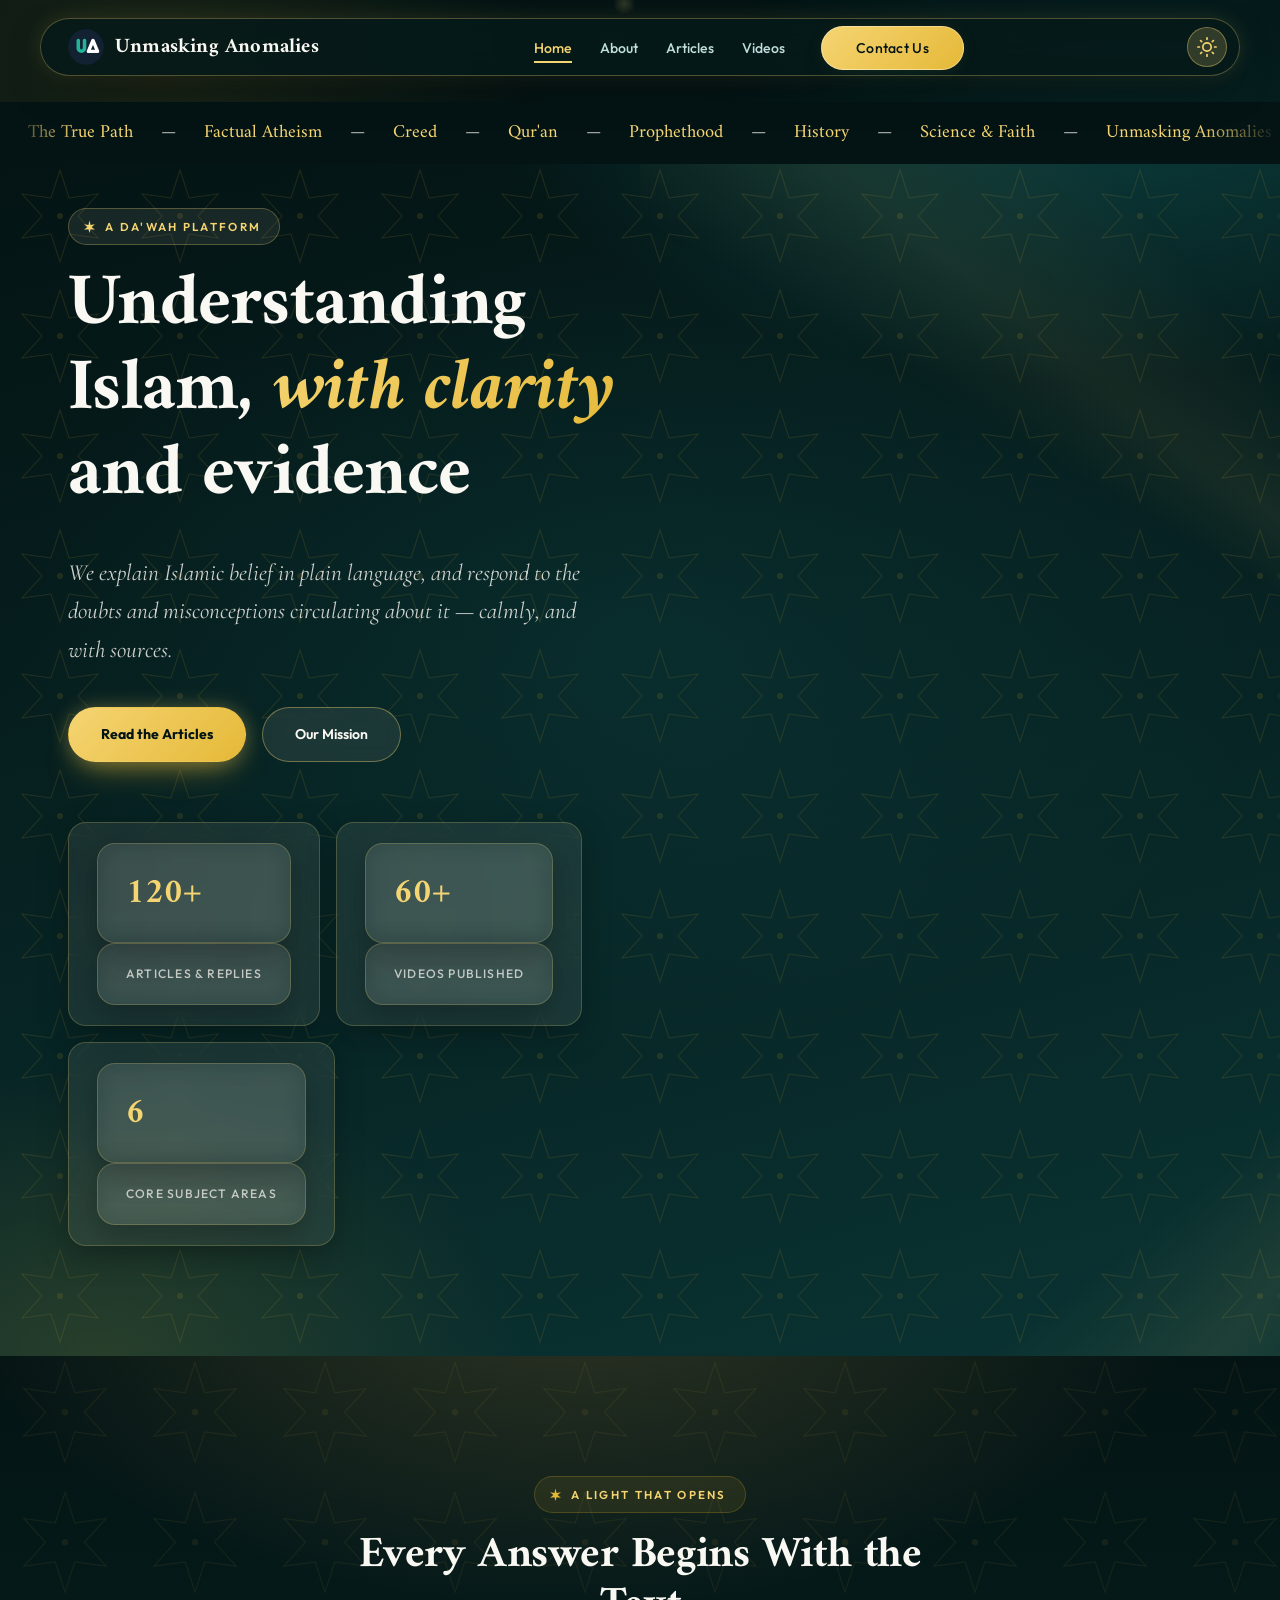
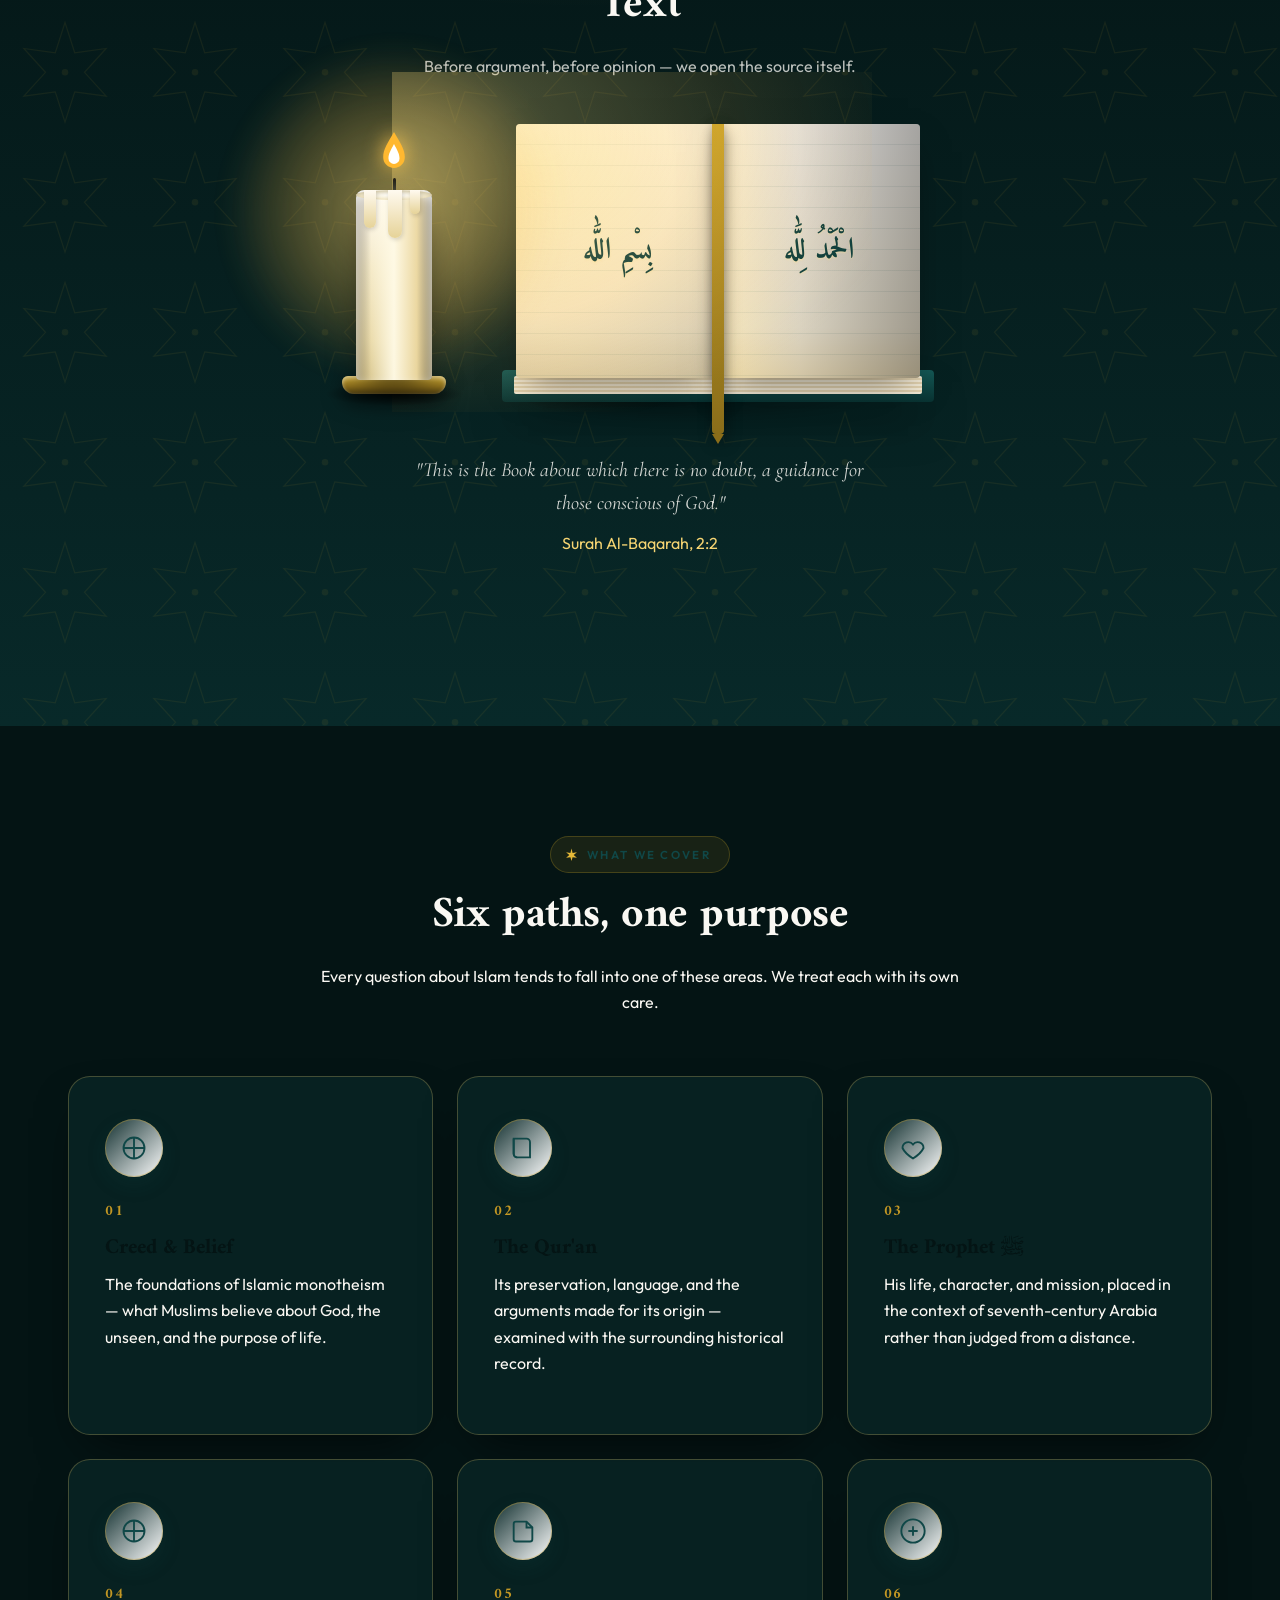
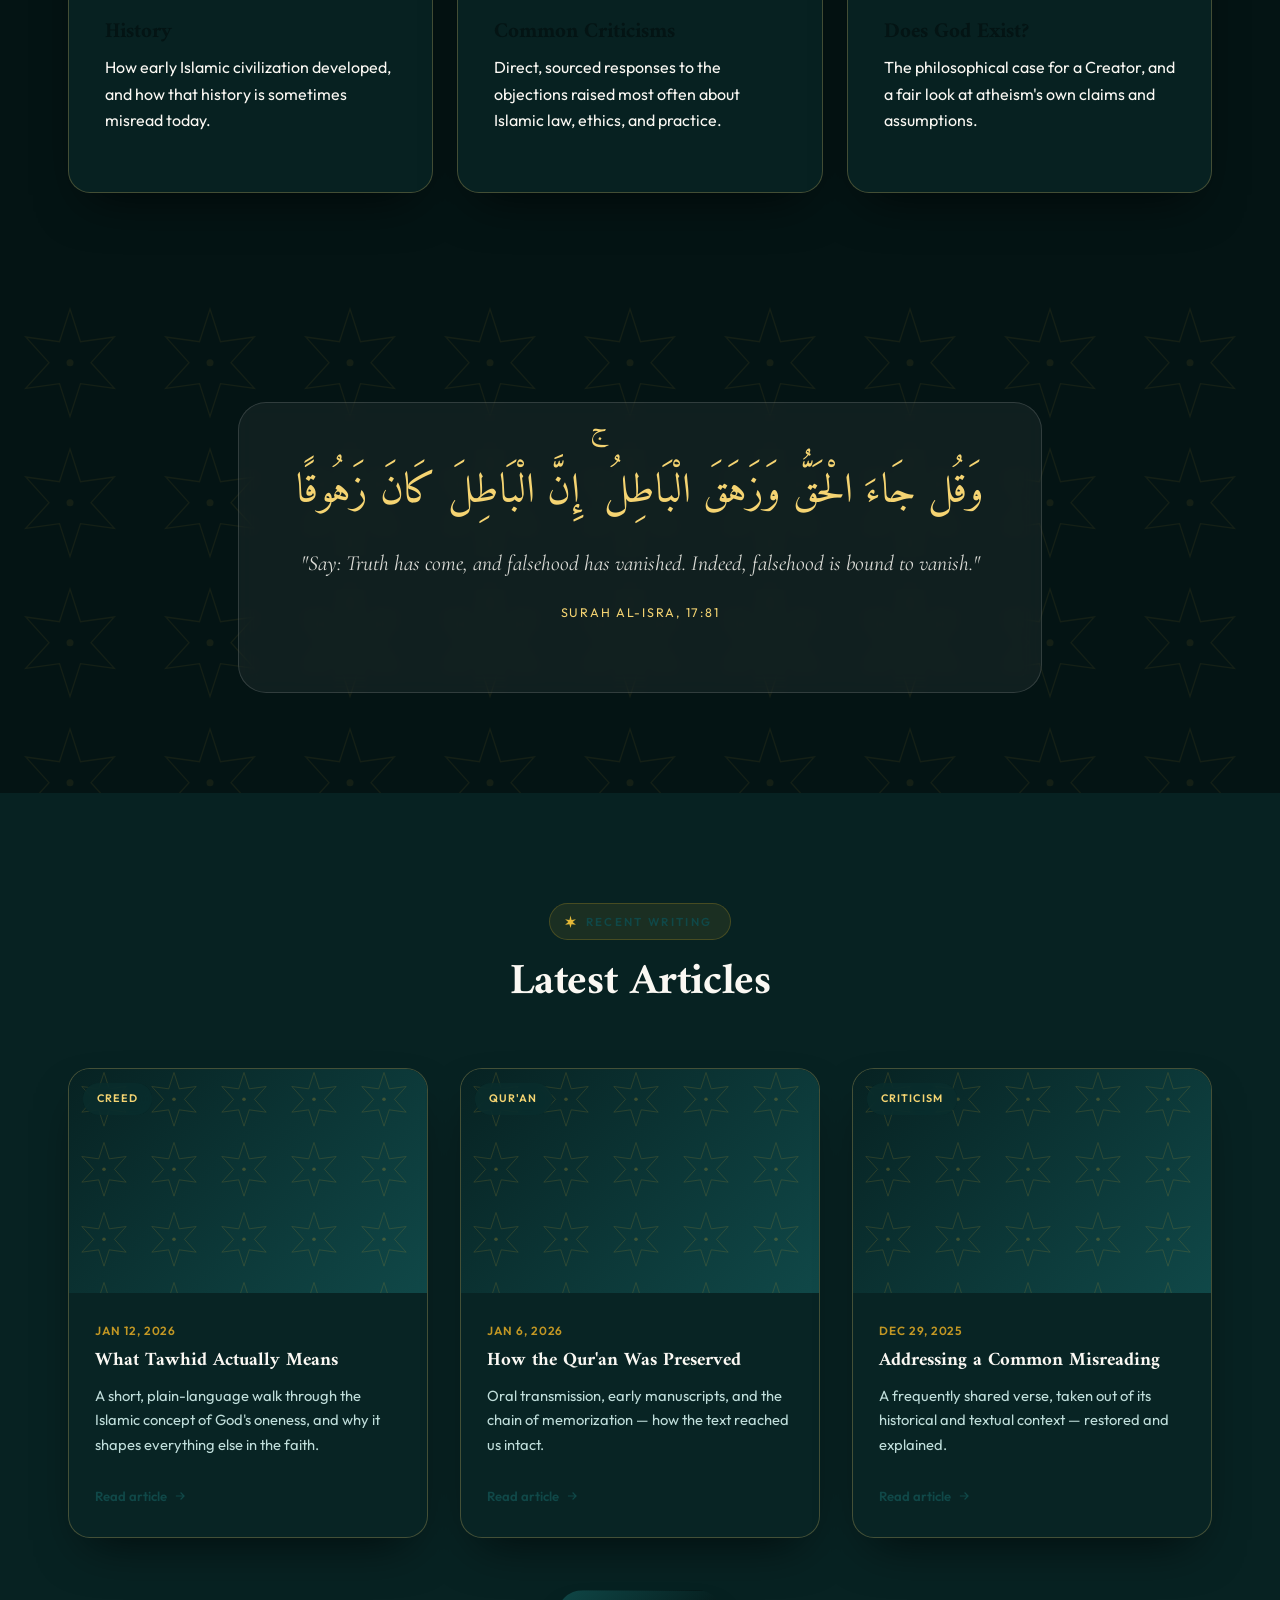
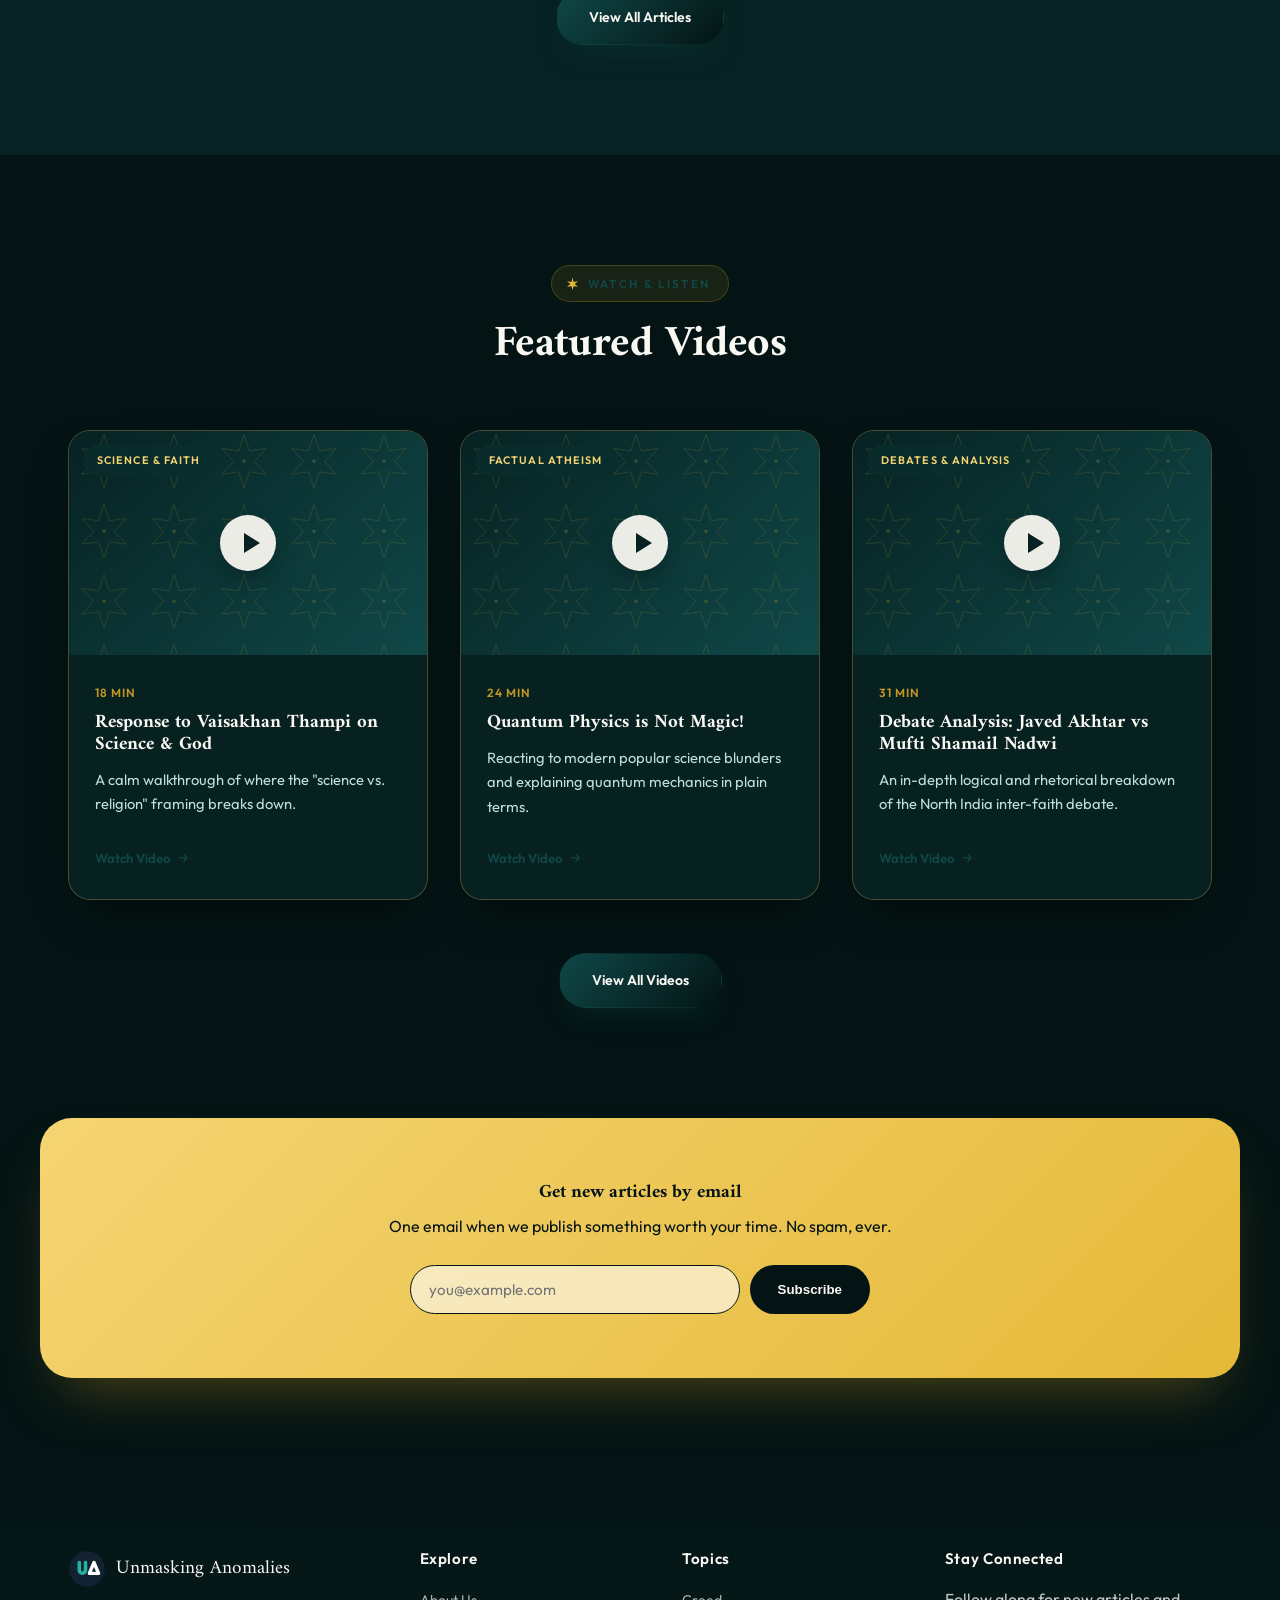
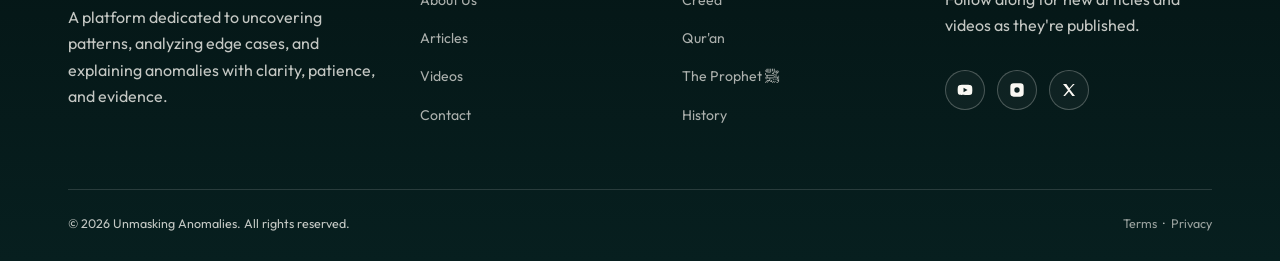
==== commit fea1caff: "Create internal video player page and update all video links to prevent 502 Bad Gateway errors" ====
--- a/index.html
+++ b/index.html
@@ -232,30 +232,30 @@
     </div>
     <div class="card-grid reveal">
       <article class="card">
-        <div class="card-media video"><div class="pattern"></div><span class="tag">Discussion</span></div>
+        <div class="card-media video"><div class="pattern"></div><span class="tag">Science &amp; Faith</span></div>
         <div class="card-body">
           <span class="card-meta">18 min</span>
-          <h3>Does Science Contradict Faith?</h3>
+          <h3>Response to Vaisakhan Thampi on Science &amp; God</h3>
           <p>A calm walkthrough of where the "science vs. religion" framing breaks down.</p>
-          <a href="videos.html" class="card-link">Watch <svg viewBox="0 0 24 24" stroke="currentColor" stroke-width="2" fill="none"><path d="M5 12h14M13 6l6 6-6 6"/></svg></a>
-        </div>
-      </article>
-      <article class="card">
-        <div class="card-media video"><div class="pattern"></div><span class="tag">Q&amp;A</span></div>
+          <a href="video.html?id=vaisakhan" class="card-link">Watch Video <svg viewBox="0 0 24 24" stroke="currentColor" stroke-width="2" fill="none"><path d="M5 12h14M13 6l6 6-6 6"/></svg></a>
+        </div>
+      </article>
+      <article class="card">
+        <div class="card-media video"><div class="pattern"></div><span class="tag">Factual Atheism</span></div>
         <div class="card-body">
           <span class="card-meta">24 min</span>
-          <h3>Ten Questions New Muslims Ask</h3>
-          <p>The practical questions that come up most often in the first year after Shahada.</p>
-          <a href="videos.html" class="card-link">Watch <svg viewBox="0 0 24 24" stroke="currentColor" stroke-width="2" fill="none"><path d="M5 12h14M13 6l6 6-6 6"/></svg></a>
-        </div>
-      </article>
-      <article class="card">
-        <div class="card-media video"><div class="pattern"></div><span class="tag">History</span></div>
+          <h3>Quantum Physics is Not Magic!</h3>
+          <p>Reacting to modern popular science blunders and explaining quantum mechanics in plain terms.</p>
+          <a href="video.html?id=quantum" class="card-link">Watch Video <svg viewBox="0 0 24 24" stroke="currentColor" stroke-width="2" fill="none"><path d="M5 12h14M13 6l6 6-6 6"/></svg></a>
+        </div>
+      </article>
+      <article class="card">
+        <div class="card-media video"><div class="pattern"></div><span class="tag">Debates &amp; Analysis</span></div>
         <div class="card-body">
           <span class="card-meta">31 min</span>
-          <h3>The House of Wisdom, Explained</h3>
-          <p>How Baghdad became a center of translation and scholarship for three centuries.</p>
-          <a href="videos.html" class="card-link">Watch <svg viewBox="0 0 24 24" stroke="currentColor" stroke-width="2" fill="none"><path d="M5 12h14M13 6l6 6-6 6"/></svg></a>
+          <h3>Debate Analysis: Javed Akhtar vs Mufti Shamail Nadwi</h3>
+          <p>An in-depth logical and rhetorical breakdown of the North India inter-faith debate.</p>
+          <a href="video.html?id=javedakhtar" class="card-link">Watch Video <svg viewBox="0 0 24 24" stroke="currentColor" stroke-width="2" fill="none"><path d="M5 12h14M13 6l6 6-6 6"/></svg></a>
         </div>
       </article>
     </div>
--- a/css/styles.css
+++ b/css/styles.css
@@ -932,82 +932,235 @@
 }
 
 /* ===========================================================
-   LIGHT MODE OVERRIDES
+   LIGHT MODE OVERRIDES — High Contrast & Vibrant Aesthetics
    =========================================================== */
 [data-theme="light"] {
   --teal-950: #faf8f3;
   --cream: #faf8f3;
   --cream-2: #f2efe6;
-  --ink: #132424;
-  --ink-soft: #4a5c5c;
-  --line: rgba(11, 61, 61, 0.14);
-}
+  --ink: #0a2e2e;
+  --ink-soft: #384e4e;
+  --line: rgba(11, 61, 61, 0.15);
+}
+
 [data-theme="light"] body {
   background: #faf8f3;
-  color: #132424;
-}
+  color: #0a2e2e;
+}
+
 [data-theme="light"] h1,
 [data-theme="light"] h2,
 [data-theme="light"] h3,
 [data-theme="light"] h4 {
-  color: #0a2e2e;
-}
+  color: #051a1a;
+}
+
+[data-theme="light"] p {
+  color: #384e4e;
+}
+
+/* Light Mode Header & Nav */
 [data-theme="light"] .nav {
-  background: rgba(250, 248, 243, 0.92);
+  background: rgba(250, 248, 243, 0.94);
   border-color: rgba(11, 61, 61, 0.18);
   box-shadow: 0 14px 40px -18px rgba(11, 61, 61, 0.28);
 }
+
 [data-theme="light"] .brand-text .en {
-  color: #0a2e2e;
-}
+  color: #051a1a;
+}
+
 [data-theme="light"] .brand-text .ar {
   color: #a9821a;
 }
+
 [data-theme="light"] .nav-links a {
-  color: #4a5c5c;
-}
+  color: #384e4e;
+}
+
 [data-theme="light"] .nav-links a:hover,
 [data-theme="light"] .nav-links a.active {
-  color: #0a2e2e;
-}
+  color: #051a1a;
+}
+
+[data-theme="light"] .nav-links a.active::after {
+  background: #125252;
+}
+
 [data-theme="light"] .nav-cta {
   background: linear-gradient(135deg, #125252, #051a1a);
   color: #faf8f3 !important;
-  border-color: transparent;
+  border: 1px solid transparent;
   box-shadow: 0 10px 24px -6px rgba(11, 61, 61, 0.5);
 }
+
+[data-theme="light"] .nav-cta:hover {
+  box-shadow: 0 14px 30px -4px rgba(11, 61, 61, 0.65);
+}
+
+/* Light Mode Hero Section */
+[data-theme="light"] .hero {
+  background:
+    radial-gradient(1000px 520px at 84% -8%, rgba(31, 158, 158, .22), transparent 60%),
+    radial-gradient(700px 480px at 8% 100%, rgba(201, 162, 39, .14), transparent 60%),
+    linear-gradient(165deg, #e8f4f2, #f4faf8 50%, #e3f1ee);
+  color: #051a1a;
+}
+
+[data-theme="light"] .hero h1 {
+  color: #051a1a;
+}
+
+[data-theme="light"] .hero h1 em {
+  background: linear-gradient(135deg, #125252, #a9821a);
+  -webkit-background-clip: text;
+  background-clip: text;
+  color: transparent;
+}
+
+[data-theme="light"] .hero p.lead {
+  color: #2c4444;
+}
+
+[data-theme="light"] .hero .eyebrow {
+  color: #0d5252;
+  background: rgba(18, 82, 82, .08);
+  border-color: rgba(18, 82, 82, .25);
+}
+
+[data-theme="light"] .hero .eyebrow svg {
+  fill: #0d5252;
+}
+
+[data-theme="light"] .btn-outline {
+  border-color: rgba(11, 61, 61, .35);
+  color: #051a1a;
+  background: rgba(255, 255, 255, .7);
+}
+
+[data-theme="light"] .btn-outline:hover {
+  border-color: #051a1a;
+  background: rgba(255, 255, 255, .95);
+  box-shadow: 0 10px 25px rgba(11, 61, 61, .15);
+}
+
+[data-theme="light"] .hero-stats div {
+  background: rgba(255, 255, 255, .88);
+  border: 1px solid rgba(11, 61, 61, .18);
+  box-shadow: 0 10px 30px rgba(11, 61, 61, .08);
+}
+
+[data-theme="light"] .hero-stats .num {
+  color: #0d5252;
+}
+
+[data-theme="light"] .hero-stats .lbl {
+  color: #384e4e;
+}
+
+/* Light Mode Page Header (Interior pages) */
+[data-theme="light"] .page-header {
+  background:
+    radial-gradient(800px 420px at 85% -10%, rgba(31, 158, 158, .2), transparent 60%),
+    linear-gradient(165deg, #e8f4f2, #f4faf8);
+  color: #051a1a;
+}
+
+[data-theme="light"] .page-header h1 {
+  color: #051a1a;
+}
+
+[data-theme="light"] .page-header p {
+  color: #2c4444 !important;
+}
+
+[data-theme="light"] .breadcrumb {
+  color: #0d5252;
+  background: rgba(18, 82, 82, .08);
+  border-color: rgba(18, 82, 82, .25);
+}
+
+/* Light Mode Cards, Pillars & Panels */
 [data-theme="light"] .card,
 [data-theme="light"] .pillar,
 [data-theme="light"] .panel {
-  background: rgba(255, 255, 255, 0.85);
-  border-color: rgba(11, 61, 61, 0.15);
-  box-shadow: 0 20px 50px -28px rgba(11, 61, 61, 0.35);
-  color: #132424;
-}
+  background: rgba(255, 255, 255, 0.92);
+  border: 1px solid rgba(11, 61, 61, 0.15);
+  box-shadow: 0 20px 50px -28px rgba(11, 61, 61, 0.28);
+  color: #051a1a;
+}
+
 [data-theme="light"] .card p,
 [data-theme="light"] .pillar p {
-  color: #4a5c5c;
-}
+  color: #384e4e;
+}
+
+[data-theme="light"] .card-meta {
+  color: #a9821a;
+}
+
+[data-theme="light"] .card-link {
+  color: #0d5252;
+}
+
 [data-theme="light"] .filters button {
-  background: #faf8f3;
-  color: #4a5c5c;
+  background: #ffffff;
+  color: #384e4e;
   border-color: rgba(11, 61, 61, 0.18);
 }
+
 [data-theme="light"] .filters button.active,
 [data-theme="light"] .filters button:hover {
   background: linear-gradient(135deg, #125252, #051a1a);
   color: #faf8f3;
   box-shadow: 0 10px 24px -10px rgba(11, 61, 61, .5);
 }
+
+[data-theme="light"] .bg-cream2 {
+  background: #f2efe6;
+}
+
+/* Light Mode Inputs & Forms */
+[data-theme="light"] input,
+[data-theme="light"] textarea,
+[data-theme="light"] select {
+  background: #ffffff;
+  color: #051a1a;
+  border-color: rgba(11, 61, 61, 0.22);
+}
+
+[data-theme="light"] label {
+  color: #0d5252;
+}
+
+/* Keep Dark Accent Banners Rich & High Contrast in Light Mode */
+[data-theme="light"] .bg-teal,
+[data-theme="light"] .verse,
+[data-theme="light"] footer,
+[data-theme="light"] .info-card {
+  background: linear-gradient(165deg, #072222, #041414);
+  color: #faf8f3;
+}
+
+[data-theme="light"] .verse .arabic {
+  color: #f5d472;
+}
+
+[data-theme="light"] .verse .translation {
+  color: rgba(250, 248, 243, 0.9);
+}
+
 [data-theme="light"] .nav-toggle span {
-  background: #0a2e2e;
-}
+  background: #051a1a;
+}
+
 [data-theme="light"] .nav-links {
   background: #faf8f3;
   border-color: rgba(201, 162, 39, .4);
 }
+
 [data-theme="light"] .nav-links a {
-  color: #0a2e2e;
+  color: #051a1a;
   border-bottom: 1px solid rgba(11, 61, 61, .12);
 }
 
